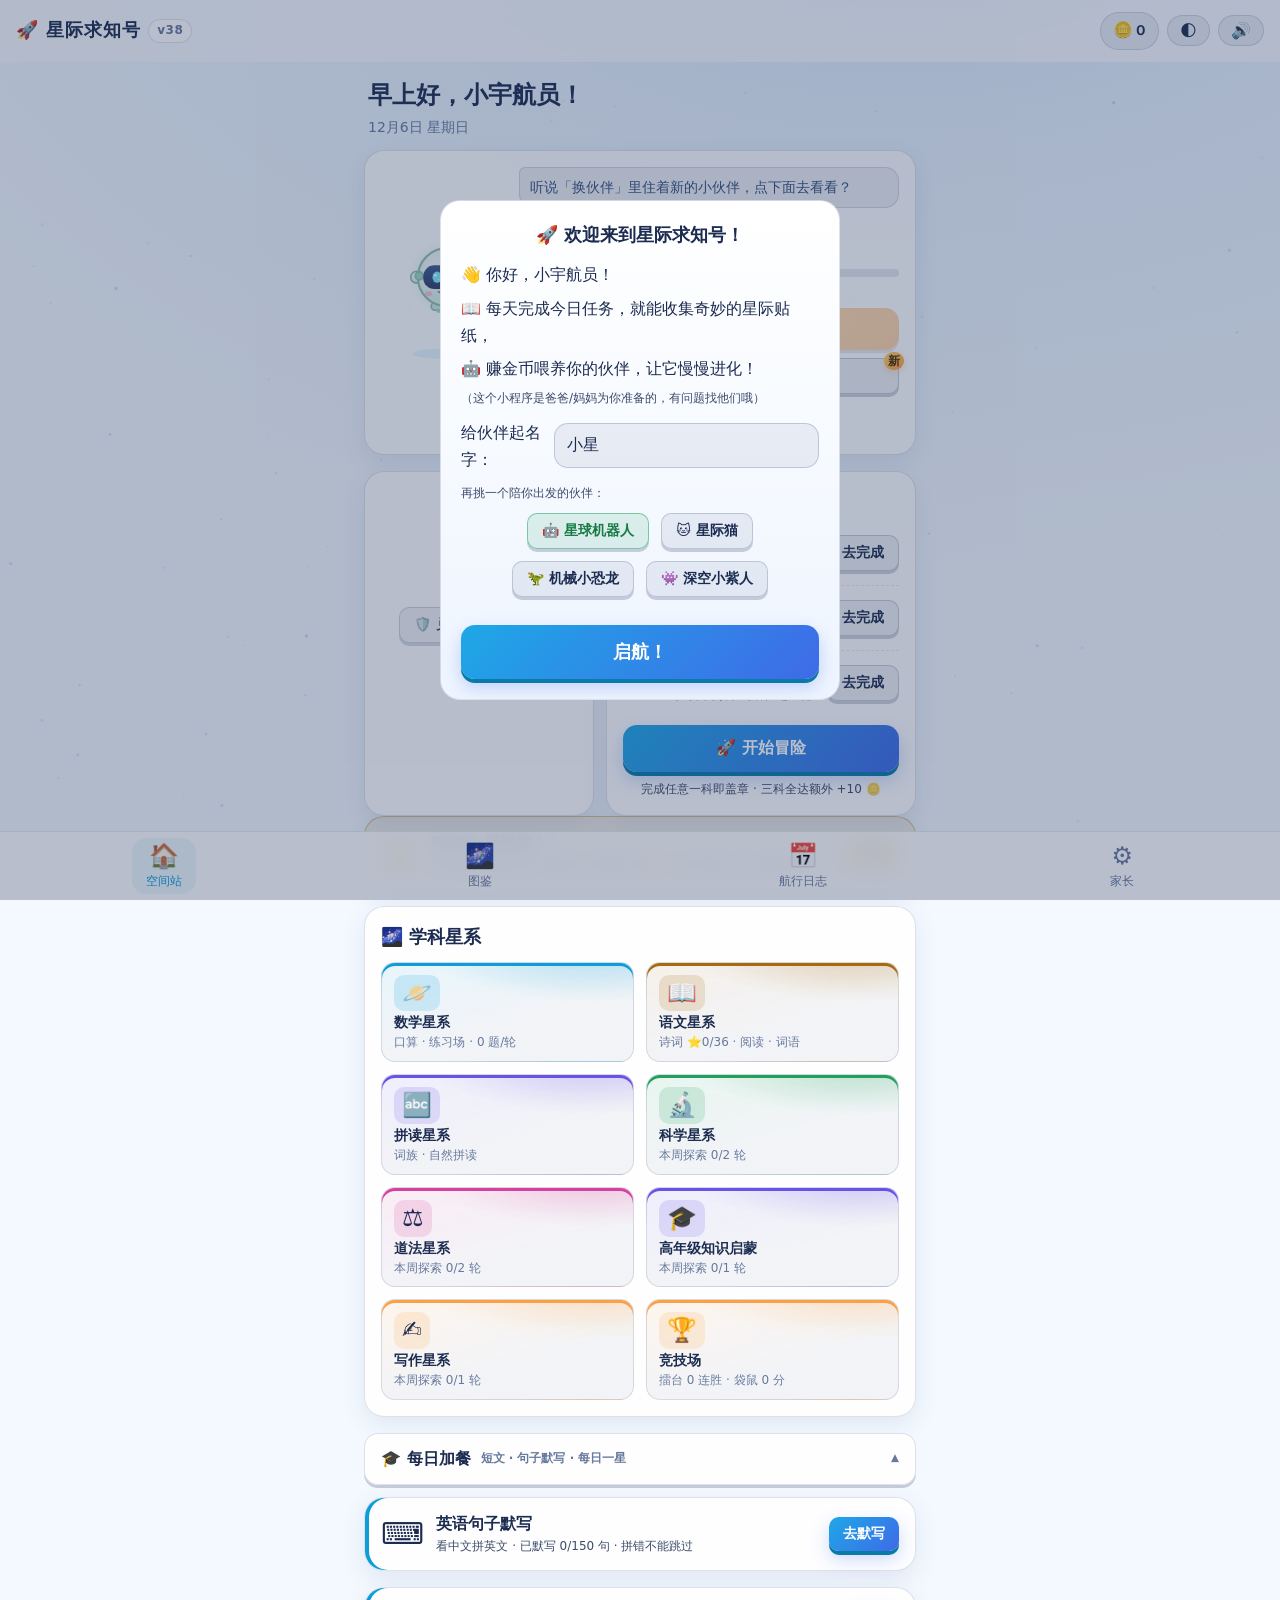
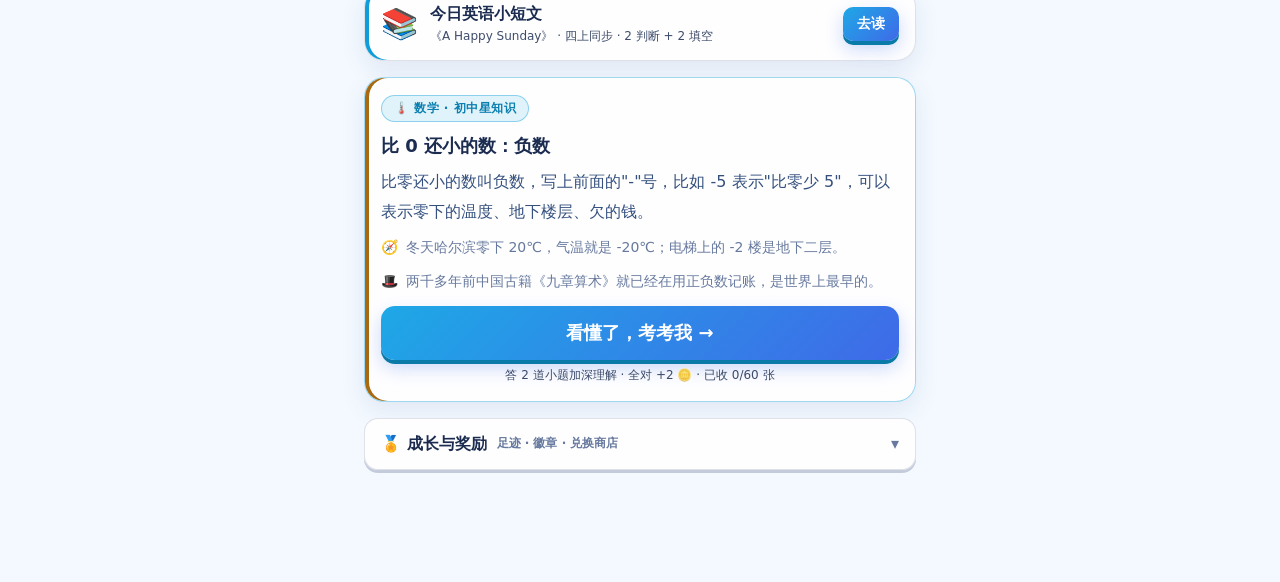
==== index.html @ 3c39daee "v38：竞技场开张+写作星系+高年级知识启蒙+五项体验修复——🏆竞技场四玩法：拼字擂台(Spelling Bee式听音拼词3命逐轮变难+ABC键盘+首字母提示×2)/线索猜诗(诗词大会式朝代→作者→名" ====
<!DOCTYPE html>
<html lang="zh-CN">
<head>
  <meta charset="utf-8">
  <meta name="viewport" content="width=device-width, initial-scale=1, viewport-fit=cover, user-scalable=no">
  <meta name="theme-color" content="#0b1026">
  <meta name="description" content="孩子的星际求知号：打卡闯关、拼词学英语、口算语文科学道法、收集贴纸养成机器伙伴">
  <link rel="manifest" href="manifest.webmanifest">
  <link rel="icon" href="icons/icon-192.png">
  <link rel="apple-touch-icon" href="icons/icon-192.png">
  <meta name="apple-mobile-web-app-capable" content="yes">
  <meta name="apple-mobile-web-app-title" content="求知号">
  <meta name="apple-mobile-web-app-status-bar-style" content="black-translucent">
  <title>星际求知号 🚀</title>
  <script>
    /* 首屏前应用主题，避免闪屏（与 js/app.js 的主题逻辑一致） */
    try {
      var _s = JSON.parse(localStorage.getItem('star-english-v1') || '{}').settings || {};
      var _m = _s.theme || 'auto';
      var _eff = _m === 'auto'
        ? (window.matchMedia && matchMedia('(prefers-color-scheme: light)').matches ? 'light' : 'dark')
        : _m;
      document.documentElement.dataset.theme = _eff;
    } catch (e) { document.documentElement.dataset.theme = 'dark'; }
  </script>
  <link rel="stylesheet" href="css/style.css?v=38">
</head>
<body>
  <canvas id="starfield"></canvas>

  <header id="topbar">
    <div class="logo">🚀 星际求知号<span class="ver-chip" id="app-ver"></span></div>
    <div class="top-stats">
      <span id="top-coins" class="chip">🪙 0</span>
      <button id="btn-theme" class="chip" title="切换外观">🌓</button>
      <button id="btn-sound" class="chip" title="声音开关">🔊</button>
    </div>
  </header>

  <main id="main">
    <section id="screen-home" class="screen active">
      <div class="greet">
        <div id="greet-title">你好，小宇航员！</div>
        <div id="greet-date"></div>
      </div>

      <div class="card pet-card">
        <div id="pet-wrap"></div>
        <div class="pet-info">
          <div id="pet-bubble">今天也一起加油呀！</div>
          <div id="pet-name"></div>
          <div id="pet-stage"></div>
          <div id="pet-progress"></div>
          <button id="btn-feed" class="btn btn-gold">🍞 喂能量块</button>
          <button id="btn-pet-swap" class="btn small">🛰️ 换伙伴<span class="new-dot">新</span></button>
          <div class="row-gap" style="margin-top:8px">
            <button id="btn-wardrobe" class="btn small">🎩 换装</button>
            <button id="btn-box" class="btn small">🎁 星盒</button>
          </div>
        </div>
      </div>

      <div class="row2">
        <div class="card streak-card">
          <div class="big" id="streak-num">0</div>
          <div style="font-weight:700">连续航行</div>
          <div id="rank-line" style="font-weight:700;font-size:13px;color:var(--gold)"></div>
          <div id="streak-shields" class="tiny"></div>
        </div>
        <div class="card quest-card">
          <div class="qc-title">📋 今日任务</div>
          <div id="task-rows"></div>
          <button id="btn-quest" class="btn btn-main big">🚀 开始冒险</button>
          <div id="task-foot" class="tiny center" style="margin-top:8px"></div>
        </div>
      </div>

      <!-- 错词来袭 / BOSS 跟在任务后面，属于"今天要做的事" -->
      <div id="weak-slot"></div>

      <div id="subjects-slot"></div>

      <details class="grp" open>
        <summary>🎓 每日加餐<span class="grp-sub">短文 · 句子默写 · 每日一星</span></summary>
        <div class="grp-body">
          <div id="sentence-slot"></div>
          <div id="enread-slot"></div>
          <div id="junior-slot"></div>
        </div>
      </details>

      <details class="grp">
        <summary>🏅 成长与奖励<span class="grp-sub">足迹 · 徽章 · 兑换商店</span></summary>
        <div class="grp-body">
          <div id="growth-slot"></div>
          <div id="shop-slot"></div>
        </div>
      </details>
    </section>

    <section id="screen-quest" class="screen"><div id="quest-root"></div></section>
    <section id="screen-album" class="screen"><div id="album-root"></div></section>
    <section id="screen-calendar" class="screen"><div id="calendar-root"></div></section>
    <section id="screen-parent" class="screen"><div id="parent-root"></div></section>
  </main>

  <nav id="bottomnav">
    <button data-nav="home" class="active"><span class="ni">🏠</span><span class="nl">空间站</span></button>
    <button data-nav="album" id="nav-album"><span class="ni">🌌</span><span class="nl">图鉴</span></button>
    <button data-nav="calendar"><span class="ni">📅</span><span class="nl">航行日志</span></button>
    <button data-nav="parent"><span class="ni">⚙️</span><span class="nl">家长</span></button>
  </nav>

  <div id="fx-layer"></div>
  <div id="modal-root"></div>
  <div id="toast"></div>

  <script src="js/data.js?v=38"></script>
  <script src="js/data-ipa.js?v=38"></script>
  <script src="js/audio.js?v=38"></script>
  <script src="js/store.js?v=38"></script>
  <script src="js/ui-kit.js?v=38"></script>
  <script src="js/ui-handwrite.js?v=38"></script>
  <script src="js/ui-screens.js?v=38"></script>
  <script src="js/ui-quest.js?v=38"></script>
  <script src="js/ui-boss.js?v=38"></script>
  <script src="js/ui-math.js?v=38"></script>
  <script src="js/ui-think.js?v=38"></script>
  <script src="js/ui-phonics.js?v=38"></script>
  <script src="js/data-chinese.js?v=38"></script>
  <script src="js/ui-chinese.js?v=38"></script>
  <script src="js/ui-subject.js?v=38"></script>
  <script src="js/data-science.js?v=38"></script>
  <script src="js/data-daofa.js?v=38"></script>
  <script src="js/data-junior-prep.js?v=38"></script>
  <script src="js/data-writing.js?v=38"></script>
  <script src="js/data-junior.js?v=38"></script>
  <script src="js/ui-reading.js?v=38"></script>
  <script src="js/data-sentence.js?v=38"></script>
  <script src="js/ui-sentence.js?v=38"></script>
  <script src="js/ui-writing.js?v=38"></script>
  <script src="js/data-arena.js?v=38"></script>
  <script src="js/ui-arena.js?v=38"></script>
  <script src="js/ui-extras.js?v=38"></script>
  <script src="js/app.js?v=38"></script>
</body>
</html>
---- css/style.css ----
/* ============================================================
   星际求知号 - 主题样式
   颜色全部走 CSS 变量：默认为夜间（深空）主题，
   html[data-theme="light"] 时切换为日间（明亮轨道）主题。
   切换逻辑见 js/app.js 的 applyTheme()。
   ============================================================ */

/* ---------- 主题变量：夜间（深空，默认） ---------- */
:root {
  /* ---------- 设计令牌（v36 第一档）：圆角 / 字号 / 间距统一级差 ---------- */
  --radius-s: 10px;  /* 控件：小按钮、输入框、格子 */
  --radius-m: 14px;  /* 组件：按钮、选项卡、卡中卡 */
  --radius-l: 20px;  /* 容器：卡片、弹窗 */
  --fs-12: 12px; --fs-14: 14px; --fs-16: 16px; --fs-18: 18px; --fs-20: 20px; --fs-24: 24px;
  --sp-1: 4px; --sp-2: 8px; --sp-3: 12px; --sp-4: 16px; --sp-6: 24px;

  /* 立体按钮底边色（v36 第二档）：比按钮本体深一档，按下时按钮"沉下去" */
  --btn-edge: rgba(9, 14, 30, 0.55);
  --accent-edge: #1f7fb8;
  --gold-edge: #c07d14;
  --red-edge: #b93348;

  /* 页面背景 */
  --bg-grad: radial-gradient(1200px 800px at 70% -10%, #1c2b5e 0%, #101832 45%, #0b1026 100%);
  --bg-topbar: rgba(11, 16, 38, 0.75);
  --bg-nav: rgba(13, 19, 44, 0.92);
  --bg-overlay: rgba(5, 8, 20, 0.82);
  --bg-overlay-soft: rgba(5, 8, 20, 0.7);
  --bg-modal: linear-gradient(180deg, #1a2547, #131b38);
  --bg-toast: rgba(20, 28, 58, 0.95);

  /* 面层填充与描边 */
  --fill-1: rgba(255, 255, 255, 0.05);
  --fill-2: rgba(255, 255, 255, 0.07);
  --fill-3: rgba(255, 255, 255, 0.1);
  --fill-4: rgba(255, 255, 255, 0.14);
  --line-0: rgba(255, 255, 255, 0.08);
  --line-1: rgba(255, 255, 255, 0.1);
  --line-2: rgba(255, 255, 255, 0.14);
  --line-3: rgba(255, 255, 255, 0.2);
  --line-4: rgba(255, 255, 255, 0.3);

  /* 文字 */
  --text-hi: #eaf2ff;
  --text-mid: #cfe0ff;
  --text-low: #9fb0d0;
  --text-faint: rgba(255, 255, 255, 0.25);
  --text-on-accent: #fff;
  --text-on-gold: #4a2a00;
  --hw-guide: rgba(255, 214, 214, 0.42); /* 手写板描红范字 */

  /* 青色（主强调） */
  --accent: #4fd1ff;
  --accent-line: rgba(79, 209, 255, 0.35);
  --accent-line-dim: rgba(79, 209, 255, 0.25);
  --accent-fill: rgba(79, 209, 255, 0.15);
  --accent-fill-dim: rgba(79, 209, 255, 0.08);
  --accent-text: #a8e4ff;
  --accent-grad: linear-gradient(135deg, #35c3ff, #4f7cff);
  --bar-grad: linear-gradient(90deg, #35c3ff, #7d6bff);
  --accent-glow: rgba(64, 140, 255, 0.4);
  --accent-glow-soft: rgba(79, 209, 255, 0.35);
  --accent-glow-mid: rgba(79, 209, 255, 0.6);
  --accent-glow-strong: rgba(79, 209, 255, 0.8);

  /* 绿色（正确） */
  --green: #58e08a;
  --green-fill: rgba(88, 224, 138, 0.15);
  --green-line: rgba(88, 224, 138, 0.5);
  --green-text: #9df0bd;

  /* 红色（错误/危险） */
  --red: #ff5d73;
  --red-fill: rgba(255, 93, 115, 0.12);
  --red-line: rgba(255, 93, 115, 0.45);
  --red-text: #ffb3bd;
  --red-glow: rgba(255, 93, 115, 0.8);

  /* 金色（奖励） */
  --gold: #ffcf5c;
  --gold-strong: #ffd166;
  --gold-fill: rgba(255, 209, 102, 0.1);
  --gold-line: rgba(255, 209, 102, 0.45);
  --gold-glow: rgba(255, 209, 102, 0.25);
  --gold-soft-text: #ffe3a3;
  --gold-grad: linear-gradient(135deg, #ffcf5c, #ff9d3c);
  --gold-shadow: rgba(255, 170, 70, 0.35);
  --gold-glow-strong: rgba(255, 209, 102, 0.9);

  /* 粉色（跟读/盖章） */
  --pink: #ff6bd6;
  --pink-fill: rgba(255, 107, 214, 0.12);
  --pink-line: rgba(255, 107, 214, 0.45);
  --pink-text: #ffb8e6;
  --pink-strong-text: #ff8fab;
  --pink-glow: rgba(255, 107, 214, 0.3);
  --rec-grad: linear-gradient(135deg, #ff6bd6, #ff9d3c);
  --alert-grad: linear-gradient(135deg, #ff5d73, #ff9d3c);

  /* 紫色（题目标签） */
  --purple: #7d6bff;

  /* 拼图块 / 数字键盘 */
  --tile-bg: linear-gradient(180deg, #33406b, #222c4e);
  --tile-edge: #131a30;
  --tile-text: #eaf2ff;

  /* 时间条 / 计时 */
  --time-grad: linear-gradient(90deg, #58e08a, #ffd166);

  /* 阴影 */
  --shadow-card: 0 8px 24px rgba(0, 0, 0, 0.25);
  --float-text-shadow: 0 2px 10px rgba(0, 0, 0, 0.5);
}

/* ---------- 主题变量：日间（明亮轨道） ---------- */
:root[data-theme="light"] {
  --bg-grad: radial-gradient(1200px 800px at 70% -10%, #cde4ff 0%, #e6f1fd 45%, #f4f9ff 100%);
  --bg-topbar: rgba(248, 251, 255, 0.85);
  --bg-nav: rgba(255, 255, 255, 0.92);
  --bg-overlay: rgba(35, 55, 95, 0.4);
  --bg-overlay-soft: rgba(35, 55, 95, 0.32);
  --bg-modal: linear-gradient(180deg, #ffffff, #eef5ff);
  --bg-toast: rgba(255, 255, 255, 0.98);

  --fill-1: rgba(28, 48, 90, 0.05);
  --fill-2: rgba(255, 255, 255, 0.85);
  --fill-3: rgba(28, 48, 90, 0.07);
  --fill-4: rgba(28, 48, 90, 0.11);
  --line-0: rgba(28, 48, 90, 0.1);
  --line-1: rgba(28, 48, 90, 0.1);
  --line-2: rgba(28, 48, 90, 0.14);
  --line-3: rgba(28, 48, 90, 0.2);
  --line-4: rgba(28, 48, 90, 0.3);

  --text-hi: #1c2c50;
  --text-mid: #35507e;
  --text-low: #67799e;
  --text-faint: rgba(28, 44, 80, 0.35);
  --text-on-accent: #fff;
  --text-on-gold: #4a2a00;
  --hw-guide: rgba(196, 84, 84, 0.36); /* 手写板描红范字 */

  --accent: #0d9ed9;
  --accent-line: rgba(13, 158, 217, 0.4);
  --accent-line-dim: rgba(13, 158, 217, 0.28);
  --accent-fill: rgba(13, 158, 217, 0.12);
  --accent-fill-dim: rgba(13, 158, 217, 0.08);
  --accent-text: #0b7fb0;
  --accent-grad: linear-gradient(135deg, #1ea8e6, #3f6ae8);
  --bar-grad: linear-gradient(90deg, #1ea8e6, #6a52e8);
  --accent-glow: rgba(63, 106, 232, 0.28);
  --accent-glow-soft: rgba(13, 158, 217, 0.28);
  --accent-glow-mid: rgba(13, 158, 217, 0.4);
  --accent-glow-strong: rgba(13, 158, 217, 0.55);

  --green: #1fa05c;
  --green-fill: rgba(31, 160, 92, 0.12);
  --green-line: rgba(31, 160, 92, 0.5);
  --green-text: #177a45;

  --red: #e0455c;
  --red-fill: rgba(224, 69, 92, 0.1);
  --red-line: rgba(224, 69, 92, 0.42);
  --red-text: #c23a50;
  --red-glow: rgba(224, 69, 92, 0.55);

  --gold: #b07900;
  --gold-strong: #a8690f;
  --gold-fill: rgba(176, 121, 0, 0.1);
  --gold-line: rgba(176, 121, 0, 0.38);
  --gold-glow: rgba(176, 121, 0, 0.2);
  --gold-soft-text: #8a6100;
  --gold-grad: linear-gradient(135deg, #ffd166, #ff9d3c);
  --gold-shadow: rgba(255, 170, 70, 0.3);
  --gold-glow-strong: rgba(176, 121, 0, 0.5);

  --pink: #d6409f;
  --pink-fill: rgba(214, 64, 159, 0.1);
  --pink-line: rgba(214, 64, 159, 0.4);
  --pink-text: #c2398f;
  --pink-strong-text: #d64570;
  --pink-glow: rgba(214, 64, 159, 0.22);
  --rec-grad: linear-gradient(135deg, #ff6bd6, #ff9d3c);
  --alert-grad: linear-gradient(135deg, #ff5d73, #ff9d3c);

  --purple: #6a52e8;

  --tile-bg: linear-gradient(180deg, #ffffff, #e3ecfa);
  --tile-edge: #b9cbe6;
  --tile-text: #24406e;

  --time-grad: linear-gradient(90deg, #1fa05c, #ffd166);

  --btn-edge: rgba(28, 48, 90, 0.22);
  --accent-edge: #0a7aa8;
  --gold-edge: #8a6100;
  --red-edge: #96304a;
  --shadow-card: 0 8px 24px rgba(50, 80, 140, 0.1);
  --float-text-shadow: 0 2px 10px rgba(255, 255, 255, 0.6);
}

/* 数字与英文的圆润展示字体（v36 第三档，自托管离线可用；中文继续用系统字体） */
@font-face {
  font-family: 'Baloo 2';
  src: url('../fonts/baloo2-latin.woff2') format('woff2');
  font-weight: 600; font-display: swap;
}
@font-face {
  font-family: 'Baloo 2';
  src: url('../fonts/baloo2-latin-800.woff2') format('woff2');
  font-weight: 800 900; font-display: swap;
}
:root { --font-round: 'Baloo 2', ui-rounded, 'Arial Rounded MT Bold', 'PingFang SC', system-ui, sans-serif; }

* { margin: 0; padding: 0; box-sizing: border-box; -webkit-tap-highlight-color: transparent; }

html { touch-action: manipulation; }

body {
  font-family: "PingFang SC", "HarmonyOS Sans SC", "Microsoft YaHei", system-ui, sans-serif;
  background: var(--bg-grad);
  color: var(--text-hi);
  min-height: 100vh;
  overflow-x: hidden;
  line-height: 1.6;
  -webkit-font-smoothing: antialiased;
}

#starfield { position: fixed; inset: 0; z-index: 0; pointer-events: none; }

/* ---------- 顶栏 ---------- */
#topbar {
  position: sticky; top: 0; z-index: 20;
  display: flex; justify-content: space-between; align-items: center;
  padding: 12px 16px;
  background: var(--bg-topbar);
  backdrop-filter: blur(6px);
}
.logo { font-weight: 700; font-size: var(--fs-18); letter-spacing: 1px; }
.top-stats { display: flex; gap: 8px; align-items: center; }
.chip {
  background: var(--fill-3);
  border: 1px solid var(--line-2);
  color: var(--text-hi); border-radius: 999px;
  padding: 5px 12px; font-size: var(--fs-16); font-weight: 600;
  font-family: inherit; cursor: pointer;
}

/* ---------- 主区 ---------- */
#main {
  position: relative; z-index: 1;
  max-width: 580px; margin: 0 auto;
  padding: 6px 14px 96px;
}
.screen { display: none; }
.screen.active { display: block; animation: fadein .25s ease; }
@keyframes fadein { from { opacity: 0; transform: translateY(6px); } to { opacity: 1; } }

.card {
  background: var(--fill-2);
  border: 1px solid var(--line-2);
  border-radius: var(--radius-l);
  padding: 16px;
  margin-bottom: 16px;
  box-shadow: var(--shadow-card);
}
.sec-title { font-size: var(--fs-18); font-weight: 700; margin-bottom: 10px; }
.tiny { font-size: var(--fs-12); color: var(--text-hi); opacity: .85; }
.center { text-align: center; }
.row-gap { display: flex; gap: 12px; align-items: center; margin-top: 10px; }
.row-gap.wrap { flex-wrap: wrap; }
.greet { padding: 8px 4px 12px; }
#greet-title { font-size: var(--fs-24); font-weight: 800; }
#greet-date { color: var(--text-low); font-size: var(--fs-14); margin-top: 2px; }

/* ---------- 按钮 ---------- */
.btn {
  border: 1px solid var(--line-3);
  background: var(--fill-3);
  color: var(--text-hi);
  border-radius: var(--radius-m);
  padding: 12px 18px;
  font-size: var(--fs-16); font-weight: 700;
  cursor: pointer;
  transition: transform .08s, filter .15s;
  font-family: inherit;
}
.btn { box-shadow: 0 3px 0 var(--btn-edge); }
.btn:active { transform: translateY(2px); box-shadow: 0 1px 0 var(--btn-edge); }
.btn:disabled { opacity: .45; box-shadow: 0 3px 0 var(--btn-edge); }
.btn-main { background: var(--accent-grad); border: none; color: var(--text-on-accent); box-shadow: 0 4px 0 var(--accent-edge), 0 8px 18px var(--accent-glow); }
.btn-main:active { transform: translateY(3px); box-shadow: 0 1px 0 var(--accent-edge); }
.btn-gold { background: var(--gold-grad); border: none; color: var(--text-on-gold); box-shadow: 0 4px 0 var(--gold-edge), 0 8px 18px var(--gold-shadow); }
.btn-gold:active { transform: translateY(3px); box-shadow: 0 1px 0 var(--gold-edge); }
.btn.danger { background: var(--red-fill); border-color: var(--red-line); color: var(--red-text); box-shadow: 0 3px 0 var(--red-edge); }
.btn.big { width: 100%; padding: 15px; font-size: var(--fs-18); margin-top: 12px; }
.btn.small { padding: 8px 14px; font-size: var(--fs-14); border-radius: var(--radius-s); }
.btn-on { background: var(--green-fill); border-color: var(--green-line); color: var(--green-text); }
.exit-btn { width: 100%; margin-top: 4px; background: transparent; border: 1px dashed var(--line-3); }

/* ---------- 进度条 ---------- */
.bar { flex: 1; height: 10px; border-radius: 999px; background: var(--fill-4); overflow: hidden; }
.bar i { display: block; height: 100%; width: 0; border-radius: 999px; background: var(--bar-grad); transition: width .4s; }
.bar.slim { height: 8px; margin-bottom: 4px; }

/* ---------- 宠物卡 ---------- */
.pet-card { display: flex; gap: 6px; align-items: center; }
#pet-wrap { flex: 0 0 132px; }
.robot { width: 132px; height: 126px; animation: bob 3.2s ease-in-out infinite; }
@keyframes bob { 0%, 100% { transform: translateY(0); } 50% { transform: translateY(-7px); } }
.eye { transform-box: fill-box; transform-origin: center; animation: blink 4.5s infinite; }
@keyframes blink { 0%, 91%, 100% { transform: scaleY(1); } 94% { transform: scaleY(.08); } }
.r-ant { animation: antglow 2.2s ease-in-out infinite; }
@keyframes antglow { 0%, 100% { opacity: .7; } 50% { opacity: 1; } }
/* v37：小星 redesign 后不再用 stage 类显隐部件，改为按 stage 取身体片段（js/ui-screens.js PET_STAGE_BODIES） */
/* v37 修复：猫/恐龙/紫人仍是"同一骨架 + 按阶段显隐部件"的旧结构，恢复三条阶段规则；
 * 小星（bot）已改为三段独立剪影，svg 不再输出 stage 类，不受这些规则影响 */
/* v37：表情反应动画（挂内层 .r-react，避免与 .robot 的 bob 冲突） */
.robot .r-react { transform-box: fill-box; transform-origin: 50% 92%; }
.robot.mood-cheer   .r-react { animation: cheerpop .55s ease 1; }
.robot.mood-sparkle .r-react { animation: sparkpop .8s ease 1; }
.robot.mood-sad     .r-react { animation: droop 1.2s ease-in-out 1; }
.robot.mood-sleep { animation-duration: 4.5s; }
.r-core { transform-box: fill-box; transform-origin: center; animation: corepulse 1.6s ease-in-out infinite; }
.r-flame { transform-box: fill-box; transform-origin: top center; animation: flick .32s ease-in-out infinite alternate; }
@keyframes cheerpop { 0%{transform:scale(1)} 35%{transform:scale(1.14) translateY(-12px)} 70%{transform:scale(.97)} 100%{transform:scale(1)} }
@keyframes sparkpop { 0%{transform:scale(1)} 30%{transform:scale(1.2)} 60%{transform:scale(.95)} 100%{transform:scale(1)} }
@keyframes droop { 0%,100%{transform:translateY(0)} 50%{transform:translateY(4px)} }
@keyframes corepulse { 0%,100%{transform:scale(1)} 50%{transform:scale(1.12)} }
@keyframes flick { from{transform:scaleY(1)} to{transform:scaleY(1.22)} }

.pet-info { flex: 1; min-width: 0; }
#pet-bubble {
  background: var(--fill-3);
  border: 1px solid var(--line-2);
  border-radius: 6px var(--radius-m) var(--radius-m) var(--radius-m);
  padding: 8px 10px; font-size: var(--fs-14); color: var(--text-mid); margin-bottom: 8px;
}
#pet-name { font-weight: 800; font-size: var(--fs-16); }
#pet-stage { font-size: var(--fs-12); color: var(--text-low); margin: 2px 0 6px; }
#btn-feed { width: 100%; padding: 12px; font-size: var(--fs-14); margin-top: 8px; }

/* ---------- 首页双卡 ---------- */
.row2 { display: grid; grid-template-columns: 1fr 1.35fr; gap: 12px; }
.streak-card { text-align: center; margin-bottom: 0; }
.streak-card .big { font-size: 38px; font-weight: 900; color: var(--gold); line-height: 1.1; }
.streak-card .tiny { margin-top: 6px; }
.quest-card { margin-bottom: 0; display: flex; flex-direction: column; }
.qc-title { font-weight: 800; margin-bottom: 8px; }
.bar-row { display: flex; align-items: center; gap: 8px; font-size: var(--fs-12); color: var(--text-low); margin-bottom: 6px; }
.bar-row span { width: 34px; text-align: right; }
#btn-quest { margin-top: 10px; padding: 13px; font-size: var(--fs-16); }

@media (max-width: 420px) {
  .row2 { grid-template-columns: 1fr; }
  .streak-card { display: flex; align-items: center; gap: 12px; text-align: left; }
  .streak-card .big { font-size: 30px; }
}

/* ---------- 任务流 ---------- */
.quest-top { display: flex; justify-content: space-between; align-items: center; padding: 4px 2px 12px; }
.quest-exit {
  width: 38px; box-shadow: 0 3px 0 var(--btn-edge); height: 38px; border-radius: var(--radius-m);
  background: var(--fill-3); border: 1px solid var(--line-2);
  color: var(--text-hi); font-size: var(--fs-16); cursor: pointer;
}
.quest-exit:active { transform: translateY(2px); box-shadow: 0 1px 0 var(--btn-edge); }
.quest-prog { font-weight: 700; color: var(--text-low); }

.quest-splash { text-align: center; padding: 40px 16px; }
.splash-rocket { font-size: 64px; animation: bob 2s ease-in-out infinite; }
.splash-title { font-size: var(--fs-24); font-weight: 900; margin-top: 8px; }
.splash-sub { color: var(--text-low); margin-top: 6px; }

/* ---- 拼读星系：规律小课堂 / 题目规律提示条 ---- */
.ph-class-title { font-weight: 800; font-size: var(--fs-16); color: var(--accent-text); margin: 16px 0 8px; }
.ph-fam {
  text-align: left; margin: 8px 0; padding: 12px;
  background: var(--fill-1); border: 1px solid var(--line-1); border-radius: var(--radius-m);
}
.ph-fam-main { border-color: var(--accent-line); background: var(--accent-fill-dim); }
.ph-fam-head { display: flex; align-items: center; gap: 8px; flex-wrap: wrap; }
.ph-fam-emoji { font-size: var(--fs-24); }
.ph-fam-name { font-weight: 900; font-size: var(--fs-16); color: var(--text-hi); }
.ph-fam-sound {
  font-weight: 800; font-size: var(--fs-14); color: var(--gold-soft-text);
  background: var(--gold-fill); border: 1px solid var(--gold-line);
  border-radius: 999px; padding: 1px 9px;
  cursor: pointer; font-family: inherit;
}
.ph-fam-sound:active { transform: scale(.94); }
.ph-fam-rule { font-size: var(--fs-14); line-height: 1.7; color: var(--text-mid); margin-top: 4px; }
.ph-fam-words { display: flex; flex-wrap: wrap; gap: 6px; margin-top: 8px; }
.ph-word {
  padding: 4px 12px; border-radius: 999px; font-size: var(--fs-16); font-weight: 700;
  background: var(--fill-3); border: 1px solid var(--line-2); color: var(--text-hi); cursor: pointer;
  display: inline-flex; align-items: baseline; gap: 5px;
}
.ph-word .ph-w-zh { font-size: var(--fs-12); font-weight: 500; color: var(--text-mid); }
.ph-word:active { transform: scale(.94); background: var(--accent-fill); }
.ph-hint {
  display: flex; align-items: baseline; gap: 8px; flex-wrap: wrap; justify-content: center;
  margin: 2px 0 8px; font-size: var(--fs-14); line-height: 1.6;
}
.ph-hint-fam { font-weight: 900; color: var(--accent-text); }
.ph-hint-rule { color: var(--text-low); }

.intro-card, .spell-card, .listen-card { text-align: center; }
.intro-tag { color: var(--purple); font-weight: 800; letter-spacing: 2px; }
.intro-emoji { font-size: 96px; line-height: 1.3; margin: 6px 0; filter: drop-shadow(0 10px 22px var(--accent-glow-soft)); }
.intro-word-row { display: flex; align-items: center; justify-content: center; gap: 12px; }
.intro-word { font-size: 44px; font-weight: 900; letter-spacing: 2px; }
/* 音标（点一下重听单词） */
.word-ipa {
  display: block; margin: 2px auto 0; background: none; border: none; padding: 0;
  font: inherit; font-size: var(--fs-18); font-weight: 700; letter-spacing: 1px;
  color: var(--text-low); cursor: pointer; text-align: center;
}
.word-ipa:active { opacity: .6; }
.intro-zh { font-size: var(--fs-18); color: var(--gold); margin-top: 4px; font-weight: 700; }
.intro-ex { margin-top: 12px; font-size: var(--fs-16); color: var(--text-mid); display: flex; align-items: center; justify-content: center; gap: 6px; flex-wrap: wrap; }
.intro-exzh { margin-top: 4px; }

.speak-btn {
  border: none; background: var(--accent-fill);
  border: 1px solid var(--accent-line);
  border-radius: 50%; width: 38px; height: 38px; font-size: var(--fs-18);
  cursor: pointer; color: var(--accent-text);
}
.speak-btn.big { width: 48px; height: 48px; font-size: var(--fs-24); }
.speak-btn.xl { width: 76px; height: 76px; font-size: 34px; margin: 10px auto 6px; display: block; animation: pulse 2s infinite; }
@keyframes pulse { 0%, 100% { box-shadow: 0 0 0 0 var(--accent-glow-soft); } 50% { box-shadow: 0 0 0 14px transparent; } }

.spell-prompt { color: var(--text-low); font-size: var(--fs-14); }
.spell-zh { font-size: var(--fs-24); font-weight: 900; margin: 6px 0 2px; }

.slots { display: flex; justify-content: center; gap: 8px; margin: 18px 0 4px; flex-wrap: wrap; }
.slot {
  width: 44px; height: 52px; border-radius: var(--radius-m);
  border: 2px dashed var(--line-4);
  background: var(--fill-1);
  font-size: 28px; font-weight: 900; line-height: 48px; text-align: center;
}
.slot.filled { border-style: solid; border-color: var(--accent); background: var(--accent-fill); }
.slots.shake { animation: shake .45s; }
@keyframes shake { 0%, 100% { transform: translateX(0); } 20%, 60% { transform: translateX(-9px); } 40%, 80% { transform: translateX(9px); } }

.ghost-word { letter-spacing: 6px; color: var(--purple); font-weight: 800; font-size: var(--fs-20); margin-top: 8px; }

.tiles { display: flex; justify-content: center; gap: 12px; flex-wrap: wrap; margin: 16px 0; }
.tile {
  width: 52px; height: 56px; border-radius: var(--radius-m);
  background: var(--tile-bg);
  border: 1px solid var(--line-3);
  box-shadow: 0 4px 0 var(--tile-edge);
  color: var(--tile-text); font-size: var(--fs-24); font-weight: 900; font-family: inherit;
  cursor: pointer; transition: transform .08s;
}
.tile:active { transform: translateY(3px); }
.tile.used { opacity: .18; box-shadow: none; transform: scale(.92); }

.listen-grid { display: grid; grid-template-columns: 1fr 1fr; gap: 12px; margin-top: 16px; }
.listen-opt {
  background: var(--fill-2);
  border: 2px solid var(--line-2);
  border-radius: var(--radius-m); padding: 18px 8px; cursor: pointer;
}
.listen-emoji { font-size: 58px; }
.listen-opt.right { border-color: var(--green); background: var(--green-fill); }
.listen-opt.dead { opacity: .25; filter: grayscale(1); }

/* ---------- 传送奖励 ---------- */
.mz-overlay {
  position: fixed; inset: 0; z-index: 50;
  background: var(--bg-overlay);
  display: flex; flex-direction: column; align-items: center; justify-content: center;
  animation: fadein .2s ease;
}
.mz-ring {
  position: absolute; width: 150px; height: 150px; border-radius: 50%;
  border: 3px solid var(--accent-glow-strong);
  animation: ring .9s ease-out forwards;
}
@keyframes ring { from { transform: scale(.2); opacity: 1; } to { transform: scale(2.4); opacity: 0; } }
.mz-emoji {
  font-size: 110px; line-height: 1.4;
  filter: blur(16px) hue-rotate(90deg); transform: scale(.2);
  animation: mz .85s cubic-bezier(.2, .9, .3, 1.25) forwards;
}
@keyframes mz {
  0% { filter: blur(18px) hue-rotate(140deg); transform: scale(.15) rotate(-14deg); opacity: 0; }
  55% { filter: blur(3px) hue-rotate(30deg); transform: scale(1.18) rotate(3deg); opacity: 1; }
  100% { filter: none; transform: scale(1) rotate(0); opacity: 1; }
}
.mz-emoji.gold { text-shadow: 0 0 34px var(--gold-glow-strong); }
.mz-word { font-size: 40px; font-weight: 900; margin-top: 8px; }
.mz-word.gold-text, .gold-text { color: var(--gold-strong); }
.mz-msg { color: var(--text-mid); margin-top: 6px; font-size: var(--fs-16); }
.mz-gold-banner {
  margin-top: 10px; padding: 8px 18px; border-radius: 999px;
  background: var(--gold-grad);
  color: var(--text-on-gold); font-weight: 900;
  animation: goldpop .5s cubic-bezier(.2,.9,.3,1.4);
}
@keyframes goldpop { from { transform: scale(0); } to { transform: scale(1); } }
.mz-coin { margin-top: 12px; font-size: var(--fs-20); font-weight: 900; color: var(--gold-strong); }

.finish-card { text-align: center; padding: 34px 16px; }
.finish-stamp {
  width: 110px; height: 110px; margin: 0 auto; border-radius: 50%;
  border: 4px solid var(--pink); color: var(--pink);
  display: flex; align-items: center; justify-content: center; font-size: 54px;
  transform: rotate(-12deg);
  animation: stamp .45s cubic-bezier(.2,.9,.3,1.4);
  box-shadow: 0 0 30px var(--pink-glow);
}
@keyframes stamp { from { transform: scale(2.4) rotate(-12deg); opacity: 0; } to { transform: scale(1) rotate(-12deg); opacity: 1; } }
.finish-title { font-size: var(--fs-24); font-weight: 900; margin-top: 16px; }
.finish-sub { color: var(--text-low); margin-top: 8px; line-height: 1.6; }
.finish-pet { margin-top: 12px; color: var(--text-mid); font-size: var(--fs-14); }

/* ---------- 图鉴 ---------- */
.album-head { padding: 8px 4px 14px; }
.album-title { font-size: var(--fs-24); font-weight: 900; }
.album-sub { color: var(--text-low); font-size: var(--fs-14); margin-top: 4px; }
.galaxy-head { display: flex; align-items: center; gap: 8px; margin-bottom: 12px; }
.galaxy-emoji { font-size: var(--fs-24); }
.galaxy-name { font-weight: 800; font-size: var(--fs-16); flex: 1; }
.galaxy-count { color: var(--text-low); font-size: var(--fs-14); }
.album-grid { display: grid; grid-template-columns: repeat(4, 1fr); gap: 12px; }
@media (max-width: 400px) { .album-grid { grid-template-columns: repeat(3, 1fr); } }
.album-tile {
  aspect-ratio: 1; border-radius: var(--radius-m); cursor: pointer;
  background: var(--fill-1);
  border: 1px solid var(--line-1);
  display: flex; flex-direction: column; align-items: center; justify-content: center; gap: 2px;
  padding: 4px; font-family: inherit;
}
.tile-emoji { font-size: 34px; }
.album-tile.locked .tile-emoji { filter: brightness(0) opacity(.55); }
.tile-q { color: var(--text-faint); font-weight: 900; }
.tile-word { font-size: var(--fs-12); color: var(--text-mid); max-width: 100%; overflow: hidden; text-overflow: ellipsis; white-space: nowrap; }
.album-tile.unlocked { background: var(--accent-fill-dim); border-color: var(--accent-line-dim); }
.album-tile.gold {
  background: var(--gold-fill); border-color: var(--gold-line);
  box-shadow: 0 0 14px var(--gold-glow);
}

/* ---------- 日历 ---------- */
.cal-top { display: flex; flex-direction: column; gap: 6px; }
.cal-streak { font-size: var(--fs-18); font-weight: 700; }
.cal-head { display: flex; align-items: center; justify-content: space-between; padding: 2px 6px 10px; }
.cal-title { font-weight: 800; font-size: var(--fs-18); }
.cal-nav {
  width: 40px; height: 40px; border-radius: var(--radius-m); font-size: var(--fs-20);
  background: var(--fill-3); border: 1px solid var(--line-2); color: var(--text-hi); cursor: pointer;
}
.cal-card { padding: 12px; }
.cal-grid { display: grid; grid-template-columns: repeat(7, 1fr); gap: 6px; }
.cal-wd { text-align: center; font-size: var(--fs-12); color: var(--text-low); padding: 4px 0; }
.cal-cell {
  aspect-ratio: 1; border-radius: var(--radius-m);
  background: var(--fill-1);
  display: flex; flex-direction: column; align-items: center; justify-content: center;
  font-size: var(--fs-12); position: relative;
}
.cal-cell.empty { background: transparent; }
.cal-cell.today { outline: 2px solid var(--accent); }
.cal-day { color: var(--text-low); line-height: 1.2; }
.cal-stamp { font-size: var(--fs-18); line-height: 1.1; }
.cal-stamp.shield { opacity: .8; }

/* ---------- 家长面板 ---------- */
.stat-grid { display: grid; grid-template-columns: repeat(3, 1fr); gap: 12px; }
.stat-box {
  background: var(--fill-1); border: 1px solid var(--line-1);
  border-radius: var(--radius-m); padding: 12px; text-align: center;
}
.stat-val { font-weight: 900; font-size: var(--fs-18); }
.stat-bars { display: flex; align-items: flex-end; gap: 8px; height: 100px; margin-top: 16px; justify-content: center; }
.stat-bar { display: flex; flex-direction: column; align-items: center; justify-content: flex-end; gap: 4px; }
.stat-bar i { width: 22px; border-radius: 999px; background: var(--accent-grad); display: block; min-height: 3px; }
.stat-bar i.dim { opacity: .28; }
.stat-bar span { font-size: var(--fs-12); color: var(--text-low); }

.input {
  background: var(--fill-3);
  border: 1px solid var(--line-3);
  border-radius: var(--radius-m); color: var(--text-hi);
  padding: 12px; font-size: var(--fs-16); width: 100%; font-family: inherit;
}
textarea.input { resize: vertical; }
.input.num { width: 90px; }
.num-row { display: flex; justify-content: space-between; align-items: center; margin-bottom: 10px; font-size: var(--fs-16); gap: 12px; }
.check-row { display: flex; gap: 8px; align-items: center; margin: 8px 0; font-size: var(--fs-16); }
.check-row input { width: 20px; height: 20px; }
.pack-row { display: flex; justify-content: space-between; align-items: center; padding: 8px 0; border-bottom: 1px dashed var(--line-0); gap: 8px; }
.pack-info { font-size: var(--fs-16); font-weight: 600; }

.pin-card { max-width: 320px; margin: 30px auto; text-align: center; }
.pin-dots { display: flex; justify-content: center; gap: 16px; margin: 18px 0; }
.pin-dot { width: 16px; height: 16px; border-radius: 50%; background: var(--fill-4); }
.pin-dot.on { background: var(--accent); box-shadow: 0 0 10px var(--accent-glow-strong); }
.pin-pad { display: grid; grid-template-columns: repeat(3, 1fr); gap: 12px; margin-bottom: 12px; }
.pin-key { font-size: var(--fs-20); padding: 16px 0; }

/* ---------- 弹窗 / 提示 / 特效 ---------- */
#modal-root { position: fixed; inset: 0; z-index: 60; display: none; }
#modal-root.show { display: block; }
.modal-wrap {
  position: absolute; inset: 0; background: var(--bg-overlay-soft);
  display: flex; align-items: center; justify-content: center; padding: 24px;
}
.modal-box {
  background: var(--bg-modal);
  border: 1px solid var(--line-2);
  border-radius: var(--radius-l); padding: 20px; width: 100%; max-width: 400px;
  max-height: 82vh; overflow-y: auto;
  animation: pop .28s cubic-bezier(.2,.9,.3,1.3);
}
@keyframes pop { from { transform: scale(.85); opacity: 0; } to { transform: scale(1); opacity: 1; } }
.modal-title { font-size: var(--fs-18); font-weight: 900; margin-bottom: 12px; text-align: center; }
.modal-content { font-size: var(--fs-16); line-height: 1.7; }
.modal-actions { display: flex; gap: 12px; margin-top: 16px; }
.modal-actions .btn { flex: 1; }
.modal-emoji { font-size: 72px; margin: 4px 0; }
.modal-word { font-size: 34px; font-weight: 900; text-align: center; }
.modal-zh { text-align: center; color: var(--gold); font-weight: 700; }
.modal-ex { text-align: center; margin-top: 10px; color: var(--text-mid); }
.modal-exzh { text-align: center; color: var(--text-low); font-size: var(--fs-14); margin-bottom: 8px; }
.gold-glow { text-shadow: 0 0 26px var(--gold-glow-strong); animation: bob 2.4s ease-in-out infinite; }
.welcome-lines p { margin-bottom: 6px; }

#toast {
  position: fixed; left: 50%; bottom: 110px; transform: translateX(-50%) translateY(20px);
  background: var(--bg-toast); border: 1px solid var(--line-3);
  color: var(--text-hi);
  padding: 12px 18px; border-radius: 999px; font-size: var(--fs-14); z-index: 70;
  opacity: 0; pointer-events: none; transition: all .25s;
  max-width: 86vw; text-align: center;
}
#toast.show { opacity: 1; transform: translateX(-50%) translateY(0); }

#fx-layer { position: fixed; inset: 0; z-index: 80; pointer-events: none; }
.particle { position: absolute; transform: translate(-50%, -50%); }
.float-text {
  position: absolute; transform: translate(-50%, -50%);
  font-size: var(--fs-24); font-weight: 900; text-shadow: var(--float-text-shadow);
}
.fly-clone {
  position: absolute; transform: translate(-50%, -50%);
  font-size: 34px; filter: drop-shadow(0 4px 12px var(--accent-glow-mid));
}

/* ---------- 底部导航 ---------- */
#bottomnav {
  position: fixed; bottom: 0; left: 0; right: 0; z-index: 30;
  display: flex; justify-content: space-around;
  background: var(--bg-nav);
  backdrop-filter: blur(8px);
  border-top: 1px solid var(--line-1);
  padding: 6px 4px calc(6px + env(safe-area-inset-bottom));
}
#bottomnav button {
  background: none; border: none; color: var(--text-low);
  display: flex; flex-direction: column; align-items: center; gap: 2px;
  font-size: var(--fs-12); cursor: pointer; font-family: inherit; padding: 4px 14px; border-radius: var(--radius-m);
}
#bottomnav .ni { font-size: var(--fs-24); line-height: 1.2; }
#bottomnav button.active { color: var(--accent); background: var(--accent-fill-dim); }

/* ---------- 错词雷达 ---------- */
.weak-card {
  display: flex; align-items: center; gap: 12px; width: 100%;
  background: var(--red-fill);
  border-color: var(--red-line);
  text-align: left; cursor: pointer; font-family: inherit; color: var(--text-hi);
  padding: 16px;
}
.weak-card:active { transform: scale(.98); }
.weak-icon { font-size: 30px; }
.weak-text { flex: 1; display: flex; flex-direction: column; gap: 2px; }
.weak-text b { font-size: var(--fs-16); }
.weak-go {
  background: var(--alert-grad);
  border-radius: 999px; padding: 8px 16px; font-weight: 800; color: var(--text-on-accent);
}

/* ---------- 选词 / 句子填空 ---------- */
.pick-grid { display: grid; grid-template-columns: 1fr 1fr; gap: 12px; margin-top: 16px; }
.pick-opt {
  background: var(--fill-2);
  border: 2px solid var(--line-2);
  border-radius: var(--radius-m); padding: 16px 8px; cursor: pointer;
  color: var(--text-hi); font-size: var(--fs-20); font-weight: 800; font-family: inherit; letter-spacing: 1px;
}
.pick-opt { box-shadow: 0 4px 0 var(--btn-edge); }
.pick-opt:active { transform: translateY(3px); box-shadow: 0 1px 0 var(--btn-edge); }
.pick-opt.right { border-color: var(--green); background: var(--green-fill); }
.pick-opt.dead { opacity: .25; filter: grayscale(1); }
.pick-emoji { font-size: 84px; line-height: 1.3; margin: 6px 0; filter: drop-shadow(0 10px 22px var(--accent-glow-soft)); }
.cloze-line { font-size: var(--fs-20); line-height: 2.1; margin: 10px 4px; color: var(--text-mid); }
.cloze-blank {
  display: inline-block; min-width: 92px; text-align: center;
  border-bottom: 3px solid var(--accent); color: var(--accent); font-weight: 900; padding: 0 6px;
}
.cloze-blank.filled { color: var(--green); border-color: var(--green); }
.cloze-zh { color: var(--text-low); font-size: var(--fs-14); margin: 4px 0 6px; }

/* ---------- 图鉴错词标记 ---------- */
.album-tile { position: relative; }
.album-tile.weak::after {
  content: ''; position: absolute; top: 7px; right: 7px;
  width: 9px; height: 9px; border-radius: 50%;
  background: var(--red); box-shadow: 0 0 6px var(--red-glow);
}

/* ---------- 年级徽章 ---------- */
.grade-badge {
  display: inline-block; padding: 4px 14px; border-radius: 999px;
  font-size: var(--fs-12); font-weight: 800; margin: 2px 0 4px; letter-spacing: 1px;
}
.grade-badge.g-low { background: var(--accent-fill); color: var(--accent-text); border: 1px solid var(--accent-line); }
.grade-badge.g-high { background: var(--gold-fill); color: var(--gold-strong); border: 1px solid var(--gold-line); }

select.input.num { width: auto; min-width: 130px; }

/* ---------- 听写成绩单 ---------- */
.dict-report { margin-top: 10px; text-align: left; }

/* ---------- 成就徽章墙 ---------- */
.badge-grid { display: grid; grid-template-columns: repeat(3, 1fr); gap: 12px; margin-top: 8px; }
.badge-tile {
  background: var(--fill-1);
  border: 1px solid var(--line-2);
  border-radius: var(--radius-m); padding: 12px 6px; text-align: center;
}
.badge-tile .be { font-size: 30px; line-height: 1.3; }
.badge-tile.locked { opacity: .42; filter: grayscale(1); }
.badge-tile .bn { font-size: var(--fs-12); font-weight: 800; margin-top: 2px; }
.badge-tile .bd { font-size: var(--fs-12); color: var(--text-low); margin-top: 2px; line-height: 1.4; }
.badge-tile .bt { font-size: var(--fs-12); color: var(--gold); margin-top: 2px; }

/* ---------- BOSS 挑战卡 ---------- */
.boss-card { background: var(--gold-fill); border-color: var(--gold-line); }
.boss-card.done { opacity: .75; }
.boss-go { background: var(--gold-grad); color: var(--text-on-gold); }

/* ---------- 高正确率提示 ---------- */
.acc-hint {
  background: var(--gold-fill);
  border: 1px solid var(--gold-line);
  border-radius: var(--radius-m); padding: 12px;
  font-size: var(--fs-14); line-height: 1.6; color: var(--gold-soft-text); margin-bottom: 12px;
}

/* ---------- 词组拼写（全字母） ---------- */
.slot-gap { width: 12px; flex: none; }
.intro-word.phrase { font-size: 30px; letter-spacing: 1px; }

/* ---------- 跟读舱 ---------- */
.talk-panel { margin: 12px 0 2px; }
.talk-btn {
  width: 100%;
  background: var(--pink-fill);
  border-color: var(--pink-line);
  color: var(--pink-text);
}
.talk-rec-btn {
  width: 84px; height: 84px; border-radius: 50%;
  font-size: var(--fs-14); font-weight: 900; padding: 0;
  background: var(--rec-grad);
  border: none; color: var(--text-on-accent); cursor: pointer;
}
.talk-rec-btn.rec { background: linear-gradient(135deg, #ff5d73, #ff6bd6); animation: pulse 1s infinite; }
.rec-timer { font-size: var(--fs-18); font-weight: 900; color: var(--pink-strong-text); margin-top: 6px; }
.talk-compare { display: flex; flex-direction: column; gap: 8px; align-items: center; }
.talk-play { width: 100%; }
.talk-mine { width: 100%; max-width: 240px; height: 40px; }
.talk-collapse { display: block; margin: 10px auto 0; background: transparent; border-style: dashed; }

/* ---------- 数学星系 ---------- */
.math-card { padding: 12px 16px; }
.math-head { display: flex; align-items: center; gap: 12px; }
.math-emoji { font-size: 30px; }
.math-info { flex: 1; min-width: 0; }
.countdown-num { font-size: 72px; font-weight: 900; color: var(--gold); }
.math-timebar { flex: 1; height: 12px; border-radius: 999px; background: var(--fill-4); overflow: hidden; }
.math-timebar i { display: block; height: 100%; width: 100%; background: var(--time-grad); transition: width .1s linear; }
.math-card-run { text-align: center; }
.math-q { font-size: 40px; font-weight: 900; letter-spacing: 2px; margin: 18px 0; }
.math-eq { color: var(--text-low); font-size: var(--fs-24); }
.math-opts { display: grid; grid-template-columns: 1fr 1fr; gap: 12px; margin-top: 8px; }
.math-opt { font-size: var(--fs-24); font-weight: 900; padding: 18px 8px; border-radius: var(--radius-m); background: var(--fill-2); border: 2px solid var(--line-2); color: var(--text-hi); cursor: pointer; font-family: inherit; }
.math-opt { box-shadow: 0 4px 0 var(--btn-edge); }
.math-opt:active { transform: translateY(3px); box-shadow: 0 1px 0 var(--btn-edge); }
.math-opt.wrong { border-color: var(--red); background: var(--red-fill); }

/* ---------- 数学练习场 ---------- */
.drill-card { text-align: center; }
.drill-tag { color: var(--purple); font-weight: 800; letter-spacing: 2px; font-size: var(--fs-14); }
.drill-text { font-size: var(--fs-20); line-height: 1.8; margin: 10px 4px 14px; color: var(--text-hi); font-weight: 600; }
.drill-input {
  font-size: 34px; font-weight: 900; color: var(--accent);
  border-bottom: 3px solid var(--accent); min-width: 140px; display: inline-block;
  padding: 2px 14px; margin-bottom: 16px; letter-spacing: 3px; min-height: 44px;
}
.drill-input.filled { color: var(--gold); border-color: var(--gold); }
.drill-pad { display: grid; grid-template-columns: repeat(3, 1fr); gap: 12px; max-width: 320px; margin: 0 auto; }
.drill-key {
  font-size: var(--fs-24); font-weight: 900; padding: 16px 0;
  border-radius: var(--radius-m); background: var(--tile-bg);
  border: 1px solid var(--line-3); box-shadow: 0 4px 0 var(--tile-edge);
  color: var(--tile-text); cursor: pointer; font-family: inherit;
}
.drill-key:active { transform: translateY(3px); box-shadow: none; }
.drill-key.wide { grid-column: span 2; }
.drill-key.ok { background: var(--accent-grad); border: none; }

/* ---------- 语文星系 ---------- */
.cn-btns { display: flex; gap: 8px; margin-top: 10px; }
.cn-btns .btn { flex: 1; padding: 12px 4px; font-size: var(--fs-14); }
.cn-opts { display: flex; flex-direction: column; gap: 12px; margin-top: 6px; }
.cn-opt {
  text-align: left; padding: 13px 16px; border-radius: var(--radius-m);
  background: var(--fill-2); border: 2px solid var(--line-2);
  color: var(--text-hi); font-size: var(--fs-16); cursor: pointer; font-family: inherit; line-height: 1.6;
}
.cn-opt:disabled { cursor: default; }
.cn-opt { box-shadow: 0 4px 0 var(--btn-edge); }
.cn-opt:active { transform: translateY(3px); box-shadow: 0 1px 0 var(--btn-edge); }
.cn-opt.right { border-color: var(--green); background: var(--green-fill); }
.cn-opt.wrong { border-color: var(--red); background: var(--red-fill); }
.cn-poem-list { display: flex; flex-direction: column; }
.cn-poem-row { width: 100%; background: none; border: none; font-family: inherit; color: var(--text-hi); cursor: pointer; padding: 12px 4px; }
.cn-poem-row:active { background: var(--fill-1); }

/* ---------- 兑换商店与结算单 ---------- */
.receipt { background: var(--fill-1); border: 1px dashed var(--line-4); border-radius: var(--radius-m); padding: 16px; }
.receipt-date { text-align: center; font-weight: 900; margin-bottom: 8px; color: var(--gold); }
.receipt-row { display: flex; justify-content: space-between; gap: 12px; padding: 6px 0; font-size: var(--fs-14); border-bottom: 1px dashed var(--line-0); }
.receipt-row span { text-align: right; color: var(--text-mid); }
.receipt-div { border-top: 1px dashed var(--line-4); margin: 8px 0; }
.receipt-foot { text-align: center; color: var(--text-low); font-size: var(--fs-12); margin-top: 6px; }
#top-coins { cursor: pointer; }

/* ---------- 成长足迹 ---------- */
.growth-card { cursor: pointer; }
.growth-head { display: flex; justify-content: space-between; align-items: center; margin-bottom: 8px; }
.growth-headline { font-size: var(--fs-16); font-weight: 800; color: var(--gold); margin-bottom: 10px; line-height: 1.6; }
.wk-row { display: flex; align-items: center; gap: 12px; margin-bottom: 8px; }
.wk-row .tiny { flex: 0 0 auto; }
.wk-cells { display: flex; gap: 6px; flex: 1; }
.wk-cell {
  flex: 1; height: 26px; border-radius: var(--radius-s);
  background: var(--fill-1);
  border: 1px solid var(--line-1);
  display: flex; align-items: center; justify-content: center;
  font-size: var(--fs-12); color: var(--text-low);
}
.wk-cell.on { background: var(--gold-fill); border-color: var(--gold-line); color: var(--gold); font-weight: 900; }
.wk-cell.future { opacity: .35; }
.growth-stats { display: flex; gap: 16px; font-size: var(--fs-14); color: var(--text-mid); margin-bottom: 10px; }
.growth-goal { background: var(--accent-fill-dim); border: 1px solid var(--accent-line-dim); border-radius: var(--radius-m); padding: 8px 10px; }

/* ---------- 主科任务卡 ---------- */
.task-row { display: flex; align-items: center; gap: 12px; padding: 9px 0; border-bottom: 1px dashed var(--line-0); }
.task-row:last-child { border-bottom: none; }
.task-row .tr-icon { font-size: var(--fs-24); flex: 0 0 auto; }
.task-row .tr-info { flex: 1; min-width: 0; }
.task-row .tr-name { font-weight: 800; font-size: var(--fs-16); }
.task-row .tr-sub { font-size: var(--fs-12); color: var(--text-low); margin-top: 1px; }
.task-row.done .tr-name::after { content: ' ✅'; }
.task-row .btn { flex: 0 0 auto; }

/* ---------- 学科星系宫格 ---------- */
.subject-grid { display: grid; grid-template-columns: 1fr 1fr; gap: 12px; }
.subject-tile {
  background:
    radial-gradient(120% 90% at 85% -10%, color-mix(in srgb, var(--sub, var(--accent)) 26%, transparent) 0%, transparent 55%),
    linear-gradient(165deg, color-mix(in srgb, var(--sub, var(--accent)) 10%, transparent) 0%, var(--fill-1) 62%);
  border: 1px solid var(--line-2);
  border-radius: var(--radius-m); padding: 12px 12px 10px;
  text-align: left; cursor: pointer; font-family: inherit; color: var(--text-hi);
  box-shadow: inset 0 3px 0 var(--sub, var(--accent));
}
.subject-tile:active { transform: scale(.97); }
.subject-tile .st-emoji { font-size: var(--fs-24); line-height: 1.2; }
.subject-tile .st-emoji { display: inline-block; padding: 4px 8px; border-radius: var(--radius-s); background: color-mix(in srgb, var(--sub, var(--accent)) 16%, transparent); }
.subject-tile .st-name { font-weight: 800; font-size: var(--fs-14); margin-top: 3px; }
.subject-tile .st-sub { font-size: var(--fs-12); color: var(--text-low); margin-top: 2px; line-height: 1.4; }
.subject-tile .st-done { color: var(--green); }

/* ---------- 次科答题（判断/填空/实验排序） ---------- */
.judge-btns { display: grid; grid-template-columns: 1fr 1fr; gap: 12px; margin-top: 12px; }
.judge-btn {
  font-size: var(--fs-20); font-weight: 900; padding: 18px 8px; border-radius: var(--radius-m);
  background: var(--fill-2); border: 2px solid var(--line-2);
  color: var(--text-hi); cursor: pointer; font-family: inherit;
}
.judge-btn { box-shadow: 0 4px 0 var(--btn-edge); }
.judge-btn:active { transform: translateY(3px); box-shadow: 0 1px 0 var(--btn-edge); }
.judge-btn.right { border-color: var(--green); background: var(--green-fill); }
.judge-btn.wrong { border-color: var(--red); background: var(--red-fill); }
.judge-btn:disabled { cursor: default; }
.cloze-sentence { font-size: var(--fs-20); line-height: 2; margin: 10px 4px; color: var(--text-mid); text-align: left; }
.cloze-hole {
  display: inline-block; min-width: 72px; text-align: center;
  border-bottom: 3px solid var(--accent); color: var(--accent);
  font-weight: 900; padding: 0 6px;
}
.cloze-hole.filled { color: var(--green); border-color: var(--green); }
.steps-area { display: flex; flex-direction: column; gap: 8px; margin-top: 12px; text-align: left; }
.step-block {
  padding: 11px 14px; border-radius: var(--radius-m);
  background: var(--fill-2); border: 2px solid var(--line-2);
  color: var(--text-hi); font-size: var(--fs-16); cursor: pointer; font-family: inherit; line-height: 1.6;
}
.step-block .step-no {
  display: inline-block; width: 24px; height: 24px; border-radius: 50%;
  background: var(--accent-fill); color: var(--accent-text);
  font-weight: 900; font-size: var(--fs-14); line-height: 24px; text-align: center; margin-right: 8px;
}
.step-block.locked { border-color: var(--green); background: var(--green-fill); cursor: default; }
.step-block.locked .step-no { background: var(--green-fill); color: var(--green-text); }
.step-block.shake { border-color: var(--red); background: var(--red-fill); }
.steps-tip { margin-top: 8px; min-height: 20px; }

/* ---------- v17：金币经济 / 装扮衣柜 / 神秘星盒 / 英语短文 / 思维挑战 ---------- */
.en-pass { font-size: var(--fs-18); line-height: 1.9; text-align: left; color: var(--text-hi); margin: 10px 2px; }
.en-gloss { color: var(--text-low); }
.en-opt { letter-spacing: .5px; }
.level-badge {
  display: inline-block; font-size: var(--fs-12); font-weight: 800; padding: 2px 8px; border-radius: 999px;
  background: var(--gold-fill); color: var(--gold); border: 1px solid var(--gold-line);
  margin-left: 8px; vertical-align: middle; white-space: nowrap;
}
.wf-cat { font-weight: 800; margin: 12px 0 6px; text-align: left; font-size: var(--fs-14); }
.wf-grid { display: grid; grid-template-columns: repeat(3, 1fr); gap: 8px; }
.wf-item {
  border: 2px solid var(--line-2); background: var(--fill-2); border-radius: var(--radius-m);
  padding: 12px 4px; text-align: center; cursor: pointer; font-family: inherit; color: var(--text-hi);
}
.wf-item:active { transform: scale(.97); }
.wf-item .wfe { font-size: var(--fs-24); line-height: 1.3; }
/* v36：衣柜里的伙伴预览（缩小版 SVG） */
.wf-item .wfe-pet { height: 58px; display: flex; align-items: center; justify-content: center; }
.wf-item .wfe-pet .robot { width: 56px; height: 54px; }
/* v36：生词本练习原句里被练习的词高亮 */
.nb-hl { color: var(--gold); font-weight: 800; text-decoration: underline; text-underline-offset: 3px; }
.nb-sent { font-size: var(--fs-16); line-height: 1.8; margin-top: 4px; }
.nb-ipa { font-size: var(--fs-14); color: var(--gold); letter-spacing: .5px; margin-top: 2px; min-height: 18px; }
.wf-item .wfn { font-size: var(--fs-12); margin-top: 2px; font-weight: 700; line-height: 1.3; }
.wf-item .wfp { font-size: var(--fs-12); color: var(--gold); font-weight: 800; margin-top: 3px; line-height: 1.35; }
.wf-item.owned { border-color: var(--green); }
.wf-item.worn { border-color: var(--accent); box-shadow: 0 0 0 2px var(--accent-fill); }
.wf-item.gold-item .wfp { color: var(--gold-strong); }
.box-stage { font-size: 64px; padding: 16px 0 6px; text-align: center; line-height: 1.2; }
.box-stage.shake { animation: boxShake .45s ease infinite; }
@keyframes boxShake {
  0%, 100% { transform: rotate(0); }
  25% { transform: rotate(-9deg) scale(1.06); }
  75% { transform: rotate(9deg) scale(1.06); }
}
.box-drop { text-align: center; padding: 4px 0; min-height: 34px; }
.box-drop .bde { font-size: 44px; animation: popIn .45s cubic-bezier(.2, 1.4, .4, 1); }
@keyframes popIn { from { transform: scale(.2); opacity: 0; } to { transform: scale(1); opacity: 1; } }

/* ---------- v17-2：数独 / 小古文 ---------- */
/* 结构：外框 sdk-grid → 每宫一个粗框 sdk-box → 单元格；粗框把宫的区域圈清楚 */
.sdk-grid { display: grid; gap: 5px; background: var(--line-2); padding: 5px; border-radius: var(--radius-m); width: fit-content; margin: 12px auto 4px; border: 2px solid var(--line-4); }
.sdk-box { display: grid; gap: 2px; background: var(--fill-2); border: 3px solid var(--line-4); border-radius: var(--radius-s); padding: 2px; }
.sdk-box.alt { background: var(--accent-fill-dim); }
.sdk-cell {
  width: var(--sdk-cell, 52px); height: var(--sdk-cell, 52px); border: none; border-radius: 6px;
  background: var(--fill-3); font-size: var(--sdk-font, 24px); font-weight: 900;
  color: var(--text-hi); font-family: inherit; cursor: pointer; padding: 0;
}
/* 九宫格：整盘撑满卡片宽度，格子自动缩放不溢出；数字随屏宽放大 */
.sdk-grid.flex { width: 100%; }
.sdk-grid.flex .sdk-box { grid-template-columns: repeat(3, minmax(0, 1fr)); min-width: 0; }
.sdk-grid.flex .sdk-cell { width: 100%; height: auto; min-width: 0; aspect-ratio: 1; padding: 0; line-height: 1; font-size: clamp(18px, 6vmin, 24px); }
.drill-card.sdk-wide { padding-left: 8px; padding-right: 8px; }
.sdk-cell.given { color: var(--text-low); cursor: default; opacity: .75; }
.sdk-cell.sel { outline: 3px solid var(--accent); outline-offset: -1px; }
.sdk-cell.bad { color: var(--red); box-shadow: inset 0 0 0 2px var(--red-line); }
.sdk-pad { display: grid; grid-template-columns: repeat(4, 1fr); gap: 8px; margin-top: 12px; max-width: 280px; margin-left: auto; margin-right: auto; }
.sdk-pad .drill-key { font-size: var(--fs-24); }
.gw-text { font-size: var(--fs-20); line-height: 2.1; text-align: left; color: var(--text-hi); margin: 10px 2px; letter-spacing: .5px; }

/* ---------- v21：待兑现横幅 / 阅读解析 / 护盾兑换 ---------- */
.pending-banner {
  display: flex; align-items: center; gap: 12px; width: 100%;
  text-align: left; cursor: pointer; font-family: inherit; margin-bottom: 12px;
  background: var(--gold-fill); border: 2px solid var(--gold-line);
  box-shadow: 0 6px 18px var(--gold-glow);
  animation: pb-pulse 1.8s ease-in-out infinite;
}
.pending-banner .pb-emoji { font-size: 32px; }
.pending-banner .pb-text { display: flex; flex-direction: column; gap: 2px; }
.pending-banner b { font-size: var(--fs-16); color: var(--gold-soft-text); }
@keyframes pb-pulse { 0%, 100% { transform: scale(1); } 50% { transform: scale(1.015); } }

.read-analysis {
  margin-top: 16px; text-align: left;
  background: var(--fill-1); border: 1px solid var(--line-1);
  border-radius: var(--radius-m); padding: 12px 16px;
}
.analysis-tag { font-weight: 800; color: var(--accent-text); font-size: var(--fs-14); letter-spacing: 1px; margin-bottom: 6px; }
.analysis-zh { font-size: var(--fs-16); line-height: 2; color: var(--text-mid); text-align: left; }
.note-row { display: flex; align-items: center; gap: 8px; padding: 7px 0; border-bottom: 1px dashed var(--line-1); }
.note-row:last-child { border-bottom: none; }
.note-row .speak-btn { flex: none; }
.note-w { font-weight: 800; color: var(--text-hi); font-size: var(--fs-16); }
.note-zh { color: var(--text-mid); font-size: var(--fs-16); line-height: 1.7; }

/* ---------- v23：诗词学习页 ---------- */
.poem-line { padding: 2px 0; border-radius: var(--radius-s); cursor: pointer; }
.poem-line:active { background: var(--accent-fill); }

/* ---------- v26：每日一星知识卡 ---------- */
.junior-card { border: 1px solid var(--accent-line); }
.junior-badge { display: inline-block; padding: 3px 12px; border-radius: 999px; background: var(--accent-fill); border: 1px solid var(--accent-line); color: var(--accent-text); font-size: var(--fs-12); font-weight: 800; letter-spacing: .5px; }
.junior-title { font-size: var(--fs-18); font-weight: 900; margin: 10px 0 6px; color: var(--text-hi); }
.junior-body { font-size: var(--fs-16); line-height: 1.9; color: var(--text-mid); }
.junior-row { display: flex; gap: 8px; align-items: flex-start; margin-top: 8px; font-size: var(--fs-14); line-height: 1.8; color: var(--text-low); }
.junior-row .jr-k { flex: none; }

/* ---------- v30：英语句子默写（看中文拼英文） ---------- */
.sw-zh { font-size: var(--fs-24); font-weight: 900; margin: 8px 0 2px; text-align: center; line-height: 1.6; }
.sw-words { display: flex; justify-content: center; align-items: flex-end; flex-wrap: wrap; gap: 4px 10px; margin: 14px 0 4px; }
.sw-word { display: flex; gap: 4px; padding: 5px 8px; border-radius: var(--radius-m); border: 2px dashed transparent; }
.sw-word.active { border-color: var(--line-4); background: var(--fill-1); }
.sw-word.done { border-style: solid; border-color: var(--green); background: var(--green-fill); }
.sw-word.bad { border-color: var(--red); background: var(--red-fill); animation: shake .45s; }
.sw-cell {
  width: 26px; height: 34px; line-height: 32px; text-align: center;
  border-bottom: 3px solid var(--line-4); font-size: var(--fs-24); font-weight: 900; color: var(--text-hi);
}
.sw-word.active .sw-cell { border-bottom-color: var(--accent); }
.sw-word.done .sw-cell { border-bottom-color: var(--green); color: var(--green); }
.sw-word.bad .sw-cell { border-bottom-color: var(--red); }
.sw-punct { font-size: var(--fs-24); font-weight: 900; color: var(--text-faint); padding-bottom: 4px; }
.sw-tools { display: flex; justify-content: center; gap: 8px; margin: 8px 0 2px; flex-wrap: wrap; }
.sw-result { text-align: center; margin-top: 16px; }
.sw-result .sw-en { font-size: var(--fs-24); font-weight: 900; color: var(--green); line-height: 1.6; }
.kb { max-width: 480px; margin: 10px auto 0; }
.kb-row { display: flex; justify-content: center; gap: 5px; margin-bottom: 6px; }
.kb-key {
  flex: 1 1 0; min-width: 0; max-width: 42px; padding: 12px 0; font-size: var(--fs-20); font-weight: 900;
  border-radius: var(--radius-s); background: var(--tile-bg); border: 1px solid var(--line-3);
  box-shadow: 0 3px 0 var(--tile-edge); color: var(--tile-text); cursor: pointer; font-family: inherit;
}
.kb-key:active { transform: translateY(3px); box-shadow: none; }
.kb-key.fn { background: var(--fill-2); font-size: var(--fs-16); color: var(--text-low); }
.kb-key.on { background: var(--accent-grad); border: none; color: #fff; }
.kb-key.wide { max-width: none; flex: 2.6; }
.kb-key.ok { background: var(--accent-grad); border: none; }

/* ============================================================
 * v32：句子默写求助 / 生词本 / 句子结构卡 · 诗词名句填空（字块）
 * ============================================================ */

/* ---- 求助面板与音标行 ---- */
.sw-ipa-cap {
  min-height: 22px; text-align: center; font-size: var(--fs-18); font-weight: 900;
  color: var(--accent-text); letter-spacing: .5px; margin: 2px 0 4px;
}
.sw-help {
  display: flex; justify-content: center; align-items: center; flex-wrap: wrap; gap: 8px;
  margin: 8px auto 2px; padding: 12px 10px 6px; max-width: 480px;
  background: var(--fill-1); border: 1px dashed var(--line-3); border-radius: var(--radius-m);
}
.sw-help .btn[disabled] { opacity: .55; cursor: default; }
.sw-help .btn[disabled]:active { transform: none; }

/* ---- 句子结构卡 ---- */
.gram-wrap {
  margin: 10px auto 2px; max-width: 520px; text-align: left;
  background: var(--fill-1); border: 1px solid var(--line-2); border-radius: var(--radius-m); padding: 12px;
}
.gram-chips { display: flex; flex-wrap: wrap; gap: 6px; }
.gram-chip {
  display: inline-flex; flex-direction: column; align-items: center; gap: 1px;
  padding: 5px 9px 4px; border-radius: var(--radius-s); border: 1.5px solid var(--line-2);
  background: var(--fill-2); line-height: 1.25;
}
.gram-chip .gram-t { font-size: var(--fs-16); font-weight: 900; color: var(--text-hi); }
.gram-chip .gram-r { font-size: var(--fs-12); font-weight: 700; color: var(--text-low); }
.gram-chip.omit { border-style: dashed; opacity: .75; }
.gram-chip.omit .gram-t { color: var(--text-low); }
.gram-legend { display: flex; flex-wrap: wrap; gap: 6px; margin-top: 6px; }
.gram-legend-title { margin-top: 10px; font-weight: 900; }
.gram-lg {
  display: inline-flex; align-items: center; gap: 6px;
  padding: 3px 10px; border: 1px solid; border-radius: 999px;
  font-size: var(--fs-12); font-weight: 700; line-height: 1.6;
}
.gram-lg span { color: var(--text-low); }
/* 成分配色：0主语 1谓语 2宾语 3表语 4状语 5补语 6疑问词 7感叹 8语气 */
.role-0 { border-color: rgba(79, 209, 255, .55); background: rgba(79, 209, 255, .12); }
.role-0 .gram-r { color: var(--accent-text); }
.role-1 { border-color: rgba(88, 224, 138, .55); background: rgba(88, 224, 138, .12); }
.role-1 .gram-r { color: var(--green-text); }
.role-2 { border-color: rgba(255, 207, 92, .55); background: rgba(255, 207, 92, .12); }
.role-2 .gram-r { color: var(--gold-soft-text); }
.role-3 { border-color: rgba(255, 107, 214, .5); background: rgba(255, 107, 214, .12); }
.role-3 .gram-r { color: var(--pink-text); }
.role-4 { border-color: rgba(125, 107, 255, .55); background: rgba(125, 107, 255, .14); }
.role-4 .gram-r { color: #c0b6ff; }
.role-5 { border-color: rgba(255, 157, 60, .55); background: rgba(255, 157, 60, .12); }
.role-5 .gram-r { color: #ffc48f; }
.role-6 { border-color: rgba(125, 184, 255, .55); background: rgba(125, 184, 255, .12); }
.role-6 .gram-r { color: #b9d6ff; }
.role-7 { border-color: rgba(92, 225, 176, .55); background: rgba(92, 225, 176, .12); }
.role-7 .gram-r { color: #a5f0d6; }
.role-8 { border-color: rgba(255, 143, 171, .55); background: rgba(255, 143, 171, .12); }
.role-8 .gram-r { color: var(--pink-strong-text); }

/* ---- 生词本 ---- */
.nb-word { font-size: var(--fs-18); font-weight: 900; color: var(--text-hi); }
.nb-row { align-items: center; }

/* ---- 诗词名句填空（字块） ---- */
.tile-sentence { font-size: var(--fs-24); line-height: 2.1; text-align: center; letter-spacing: 1px; }
.tile-slot {
  display: inline-block; width: 40px; height: 44px; line-height: 42px; text-align: center;
  margin: 0 3px; border-bottom: 3px solid var(--accent); border-radius: var(--radius-s) var(--radius-s) 4px 4px;
  background: var(--fill-2); font-size: var(--fs-24); font-weight: 900; color: var(--text-hi);
  vertical-align: middle; cursor: pointer;
}
.tile-slot.filled { color: var(--accent-text); }
.tile-slot.right { border-bottom-color: var(--green); background: var(--green-fill); color: var(--green-text); }
.tile-slot.wrong { border-bottom-color: var(--red); background: var(--red-fill); color: var(--red-text); animation: shake .45s; }
.tile-row { display: flex; justify-content: center; flex-wrap: wrap; gap: 12px; margin-top: 12px; }
.tile-btn {
  width: 52px; height: 52px; font-size: var(--fs-24); font-weight: 900;
  border-radius: var(--radius-m); background: var(--tile-bg); border: 1px solid var(--line-3);
  box-shadow: 0 3px 0 var(--tile-edge); color: var(--tile-text); cursor: pointer; font-family: inherit;
}
.tile-btn:active { transform: translateY(3px); box-shadow: none; }
.tile-btn.used { opacity: .3; pointer-events: none; }
.tile-btn:disabled { cursor: default; }

/* ---- 顶栏版本号（v33）：低存在感，家长一眼确认是否最新版 ---- */
.ver-chip {
  display: inline-block; margin-left: 7px; padding: 1px 8px;
  border-radius: 999px; background: var(--fill-2); border: 1px solid var(--line-2);
  font-size: var(--fs-12); font-weight: 700; color: var(--text-low);
  letter-spacing: .5px; vertical-align: 2px; user-select: none;
}

/* ---- 航行日志：点日期看当天学了什么（v35） ---- */
.cal-cell { cursor: pointer; }
.cal-cell.sel { outline: 2px solid var(--gold); }
.cal-detail { margin-top: 10px; text-align: left; }
.cal-detail-title { font-weight: 900; font-size: var(--fs-16); margin-bottom: 4px; }
.cal-detail-row { font-size: var(--fs-14); line-height: 1.9; color: var(--text-mid); }

/* ---- 手写板（v35）：格子方正、范字描红、尺寸随格子推算 ---- */
.hw-box { margin-top: 4px; }
.hw-wrap { display: block; width: 100%; margin-top: 4px; }
.hw-canvas {
  display: block; margin: 0 auto; touch-action: none;
  background: var(--fill-1); border-radius: var(--radius-m);
  box-shadow: 0 0 0 1.5px var(--line-3); /* 用阴影描边：不占布局，坐标零偏移 */
}
.hw-tools { display: flex; justify-content: center; gap: 8px; margin: 8px 0 2px; flex-wrap: wrap; }
.hw-guide-text { text-align: center; font-size: var(--fs-16); font-weight: 700; color: var(--text-low); margin: 6px 0 2px; }

/* ---- 版本更新提示弹窗（v35） ---- */
.upd-ver {
  display: inline-block; padding: 2px 14px; border-radius: 999px;
  background: var(--accent-grad); color: #fff; font-weight: 900; font-size: var(--fs-14); letter-spacing: 1px;
}
.upd-sub { font-weight: 800; font-size: var(--fs-16); color: var(--text-mid); margin: 8px 0 6px; }
.upd-list { text-align: left; }
.upd-item { display: flex; gap: 12px; align-items: flex-start; padding: 9px 0; border-bottom: 1px solid var(--line-1); }
.upd-item:last-child { border-bottom: none; }
.upd-emoji { font-size: var(--fs-24); flex: none; line-height: 1.3; }
.upd-name { font-weight: 900; font-size: var(--fs-14); color: var(--text-hi); }
.upd-desc { font-size: var(--fs-14); line-height: 1.65; color: var(--text-low); margin-top: 1px; }

/* ---- BOSS 综合大考（v34） ---- */
.boss-tag { text-align: center; font-weight: 900; font-size: var(--fs-14); color: var(--text-low); margin: 2px 0 4px; }

/* ---------- v36 第一档：工具类 / 新徽标 / 宠物按钮组 ---------- */
.mt-2 { margin-top: 8px; }
.mt-3 { margin-top: 12px; }
.mt-4 { margin-top: 16px; }
#btn-pet-swap { width: 100%; margin-top: 8px; position: relative; }
.new-dot {
  position: absolute; top: -7px; right: -6px;
  min-width: 18px; height: 18px; line-height: 18px; padding: 0 4px;
  border-radius: 999px; background: var(--gold-grad); color: var(--text-on-gold);
  font-size: var(--fs-12); font-weight: 900; box-shadow: 0 2px 6px var(--gold-shadow);
}

/* ---------- v36 第二档：首页分组折叠 / 学科色 / 模块条纹 ---------- */
.subj { box-shadow: var(--shadow-card), inset 4px 0 0 var(--sub, var(--accent)); }
.grp { margin-bottom: 16px; }
.grp summary {
  list-style: none; cursor: pointer; user-select: none;
  display: flex; align-items: center; gap: 8px;
  padding: 12px 16px; border-radius: var(--radius-m);
  background: var(--fill-2); border: 1px solid var(--line-2);
  font-weight: 800; font-size: var(--fs-16); color: var(--text-hi);
  box-shadow: 0 3px 0 var(--btn-edge);
}
.grp summary::-webkit-details-marker { display: none; }
.grp summary:active { transform: translateY(2px); box-shadow: 0 1px 0 var(--btn-edge); }
.grp summary .grp-sub { font-size: var(--fs-12); color: var(--text-low); font-weight: 600; margin-left: 2px; }
.grp summary::after { content: '▾'; margin-left: auto; color: var(--text-low); transition: transform .2s; }
.grp[open] summary::after { transform: rotate(180deg); }
.grp .grp-body { margin-top: 12px; }
.tr-icon {
  display: inline-flex; align-items: center; justify-content: center;
  width: 34px; height: 34px; border-radius: var(--radius-s); font-size: var(--fs-20);
  background: color-mix(in srgb, var(--sub, var(--accent)) 16%, transparent);
}

/* ---------- v36 第三档：学科色顶条 / 印章 / 空状态 ---------- */
#quest-root { --sub: var(--accent); }
#quest-root .card { box-shadow: var(--shadow-card), inset 0 3px 0 var(--sub, var(--accent)); }
.finish-stamp {
  border-color: var(--sub, var(--pink)); color: var(--sub, var(--pink));
  box-shadow: 0 0 30px color-mix(in srgb, var(--sub, var(--pink)) 30%, transparent);
  position: relative;
}
.finish-stamp::after {
  content: ''; position: absolute; inset: 5px; border-radius: 50%;
  border: 2px dashed color-mix(in srgb, var(--sub, var(--pink)) 55%, transparent);
}
/* 数字/英文圆润字应用点 */
.math-q, .math-opt, .drill-input, .drill-key, .countdown-num,
.kb-key, .slot, .tile, .tile-btn, .sw-cell, .intro-word, .mz-word, .mz-coin,
.streak-card .big, #top-coins, .stat-val, .sw-ipa-cap, .nb-word, .word-ipa { font-family: var(--font-round); }
/* 空状态插画 */
.empty-art { display: flex; flex-direction: column; align-items: center; gap: 8px; padding: 18px 0 6px; color: var(--text-low); }
.empty-art .ea-tip { font-size: var(--fs-14); line-height: 1.7; text-align: center; max-width: 260px; }

/* ---------- v36 注释面板：答题解析 / 生词卡（家长反馈"字太小不明显"） ----------
 * 覆盖 .tiny 的 12px 灰字：解析升级为 16px 左对齐面板，答前面板隐藏 */
.cn-tip {
  font-size: var(--fs-16);
  line-height: 1.8;
  color: var(--text-mid);
  text-align: left;
  background: var(--fill-1);
  border: 1px solid var(--line-1);
  border-radius: var(--radius-m);
  padding: 10px 14px;
  margin-top: 12px;
  animation: fadein .25s ease;
}
.cn-tip:empty { display: none; }
.en-gloss {
  display: block;
  font-size: var(--fs-16);
  line-height: 1.9;
  color: var(--text-mid);
  text-align: left;
  background: var(--fill-1);
  border: 1px solid var(--line-1);
  border-radius: var(--radius-m);
  padding: 8px 14px;
  margin-top: 10px;
}

/* ============================================================
   小练笔工坊（v38 写作星系）：素材墙 / 三格写作 / 家长点评
   ============================================================ */
.wp-grid { display: grid; grid-template-columns: repeat(4, 1fr); gap: 8px; margin-top: 8px; }
@media (max-width: 480px) { .wp-grid { grid-template-columns: repeat(3, 1fr); } }
.wp-card {
  display: flex; flex-direction: column; align-items: center; gap: 4px;
  padding: 10px 4px; border-radius: var(--radius-m);
  background: var(--fill-1); border: 1px solid var(--line-1); cursor: pointer;
}
.wp-card:active { transform: scale(.94); background: var(--accent-fill); }
.wp-emoji { font-size: 26px; }
.wp-title { font-size: var(--fs-12); font-weight: 700; color: var(--text-hi); text-align: center; }
/* 三格写作 */
.wp-slot { margin-top: 10px; text-align: left; }
.wp-slot-label { font-size: var(--fs-14); font-weight: 800; color: var(--gold-strong, var(--gold)); }
.wp-slot-bar { margin: 4px 0; }
.wp-mic.rec-on {
  background: #e5484d; border-color: #e5484d; color: #fff;
  animation: wpPulse 1s infinite alternate;
}
@keyframes wpPulse { from { box-shadow: 0 0 2px #e5484d; } to { box-shadow: 0 0 10px #e5484d; } }
.wp-ta { width: 100%; resize: vertical; min-height: 44px; line-height: 1.7; }
/* 作品墙 */
.wp-work {
  display: flex; align-items: center; gap: 10px; width: 100%;
  padding: 10px; margin-top: 8px; text-align: left;
  background: var(--fill-1); border: 1px solid var(--line-1); border-radius: var(--radius-m); cursor: pointer;
}
.wp-work:active { transform: scale(.98); }
.wp-work-emoji { font-size: 22px; }
.wp-work-info { flex: 1; display: flex; flex-direction: column; gap: 2px; }
.wp-work-title { font-weight: 800; color: var(--text-hi); }
.wp-work-stars { font-size: var(--fs-12); color: var(--gold-strong, var(--gold)); white-space: nowrap; }
/* 详情与点评 */
.wp-photo {
  display: block; width: 100%; max-width: 420px; margin: 8px auto;
  border-radius: var(--radius-m); border: 1px solid var(--line-2);
}
.wp-read { text-align: left; margin-top: 8px; line-height: 1.9; color: var(--text-hi); }
.wp-read-label { display: block; color: var(--text-low); }
.wp-note {
  margin-top: 10px; padding: 8px 12px; text-align: left; line-height: 1.8;
  background: var(--gold-fill, rgba(255, 207, 92, .12));
  border: 1px solid var(--gold-line, rgba(255, 207, 92, .4));
  border-radius: var(--radius-m); color: var(--gold-strong, var(--gold));
}
.wp-pick { display: flex; justify-content: center; gap: 10px; margin: 8px 0; }
.wp-star {
  font-size: 34px; line-height: 1; background: none; border: none; cursor: pointer;
  color: var(--text-low); padding: 2px;
}
.wp-star:active { transform: scale(.9); }
.wp-review { margin-top: 12px; }
/* 小练笔输入引导（v38.1：明确三种输入方式） */
.wp-howto {
  margin-top: 10px; text-align: left; line-height: 1.9;
  font-size: var(--fs-14); color: var(--text-mid);
  background: var(--fill-1); border: 1px dashed var(--line-2);
  border-radius: var(--radius-m); padding: 8px 12px;
}
.wp-ta { min-height: 52px; }
.wp-ta:focus {
  outline: none; border-color: var(--accent-line, #4fd1ff);
  box-shadow: 0 0 0 2px var(--accent-fill, rgba(79, 209, 255, .25));
  background: var(--fill-3);
}
/* 录音按钮与音频回放（v38.2） */
.wp-recbtn.rec-on { background: #e5484d; border-color: #e5484d; color: #fff; animation: wpPulse 1s infinite alternate; }
.wp-audio { display: block; width: 100%; max-width: 420px; margin: 4px auto 8px; }
.wp-audio-tag {
  margin-top: 6px; font-weight: 700; color: var(--purple);
  background: var(--fill-1); border: 1px solid var(--line-2); border-radius: 999px; padding: 3px 12px;
  display: inline-block;
}
.wp-trans-box {
  margin-top: 8px; text-align: left; padding: 8px 12px;
  background: var(--fill-1); border: 1px solid var(--line-1); border-radius: var(--radius-m);
}
.wp-trans-box summary { font-size: var(--fs-14); color: var(--text-mid); }
.wp-trans input { margin-top: 2px; }

/* ============================================================
   竞技场（v38）：项目卡 / 拼字键盘 / 线索 / 数独 / 迷宫
   ============================================================ */
.ar-grid { display: grid; grid-template-columns: repeat(2, 1fr); gap: 10px; }
.ar-card {
  display: flex; flex-direction: column; align-items: center; gap: 4px;
  padding: 14px 8px; border-radius: var(--radius-m);
  background: var(--fill-1); border: 1px solid var(--line-1); cursor: pointer;
}
.ar-card:active { transform: scale(.95); }
.ar-emoji { font-size: 34px; }
.ar-name { font-weight: 900; font-size: var(--fs-16); color: var(--text-hi); }
/* 拼字擂台 */
.ar-lives { font-size: var(--fs-18); font-weight: 800; margin: 6px 0 2px; }
.ar-slots { display: flex; justify-content: center; gap: 6px; flex-wrap: wrap; margin: 10px 0; }
.ar-slot {
  width: 34px; height: 42px; line-height: 42px; text-align: center;
  font-size: var(--fs-20); font-weight: 900; color: var(--text-hi);
  background: var(--fill-3); border: 1px solid var(--line-2); border-radius: 8px;
}
.ar-slot.cur { border-color: var(--accent-line, #4fd1ff); box-shadow: 0 0 0 2px var(--accent-fill, rgba(79,209,255,.25)); }
.ar-slot.right { background: rgba(88,224,138,.2); border-color: #58e08a; color: #58e08a; }
.ar-slot.wrong { background: rgba(229,72,77,.18); border-color: #e5484d; color: #e5484d; }
.ar-keys { display: flex; flex-wrap: wrap; justify-content: center; gap: 6px; margin-top: 10px; }
.ar-key {
  min-width: 40px; padding: 8px 6px; border-radius: 10px; font-size: var(--fs-16); font-weight: 800;
  background: var(--fill-3); border: 1px solid var(--line-2); color: var(--text-hi); cursor: pointer;
}
.ar-key:active { transform: scale(.92); background: var(--accent-fill); }
/* 线索猜谜 */
.ar-clues { text-align: left; margin: 6px 0; }
.ar-clue {
  padding: 8px 14px; margin: 5px 0; line-height: 1.9; font-size: var(--fs-18); font-weight: 600;
  background: var(--fill-1); border-left: 3px solid var(--gold); border-radius: 6px;
}
/* 袋鼠：图示行 / 数独 / 迷宫 */
.ar-fig { font-size: var(--fs-24); letter-spacing: 4px; margin: 8px 0; }
.ar-sudoku {
  display: grid; grid-template-columns: repeat(4, 52px); grid-template-rows: repeat(4, 52px);
  gap: 3px; justify-content: center; margin: 10px auto;
}
.ar-cell {
  font-size: var(--fs-20); font-weight: 900; color: var(--text-hi); cursor: pointer;
  background: var(--fill-3); border: 1px solid var(--line-2); border-radius: 8px;
}
/* 2×2 宫边界用外框加重 */
.ar-cell:nth-child(4n+2) { border-right: 2px solid var(--line-2); }
.ar-cell:nth-child(-n+8) { border-bottom: 2px solid var(--line-2); }
.ar-cell.given { color: var(--gold-strong, var(--gold)); background: var(--fill-1); cursor: default; }
.ar-cell.sel { box-shadow: 0 0 0 2px var(--accent-line, #4fd1ff); }
.ar-cell.bad { background: rgba(229,72,77,.2); border-color: #e5484d; color: #e5484d; }
.ar-cell.right { background: rgba(88,224,138,.2); border-color: #58e08a; }
.ar-maze {
  display: grid; grid-template-columns: repeat(6, 44px); grid-template-rows: repeat(6, 44px);
  gap: 2px; justify-content: center; margin: 10px auto;
}
.ar-mcell {
  display: flex; align-items: center; justify-content: center;
  font-size: 22px; border-radius: 6px;
  background: var(--fill-3); border: 1px solid var(--line-1);
}
.ar-mcell.wall { background: #2b3350; border-color: #1c2238; }
.ar-mcell.me { background: rgba(255,159,67,.25); border-color: var(--orange, #ff9f43); }
.ar-dpad { display: flex; justify-content: center; gap: 10px; margin-top: 8px; }
.ar-dpad .ar-key.big { min-width: 56px; padding: 12px; font-size: 20px; }
.ar-donebar { margin-top: 10px; }
/* 拼字擂台：中文提示/答案纠正（v38.4 加大加醒目） */
.ar-zh { min-height: 28px; margin: 2px 0; }
.ar-zh.show {
  display: inline-block; font-size: var(--fs-18); font-weight: 800; color: var(--text-hi);
  background: var(--gold-fill, rgba(255, 207, 92, .16));
  border: 1px solid var(--gold-line, rgba(255, 207, 92, .5));
  border-radius: 999px; padding: 4px 16px; margin: 6px 0 2px;
}
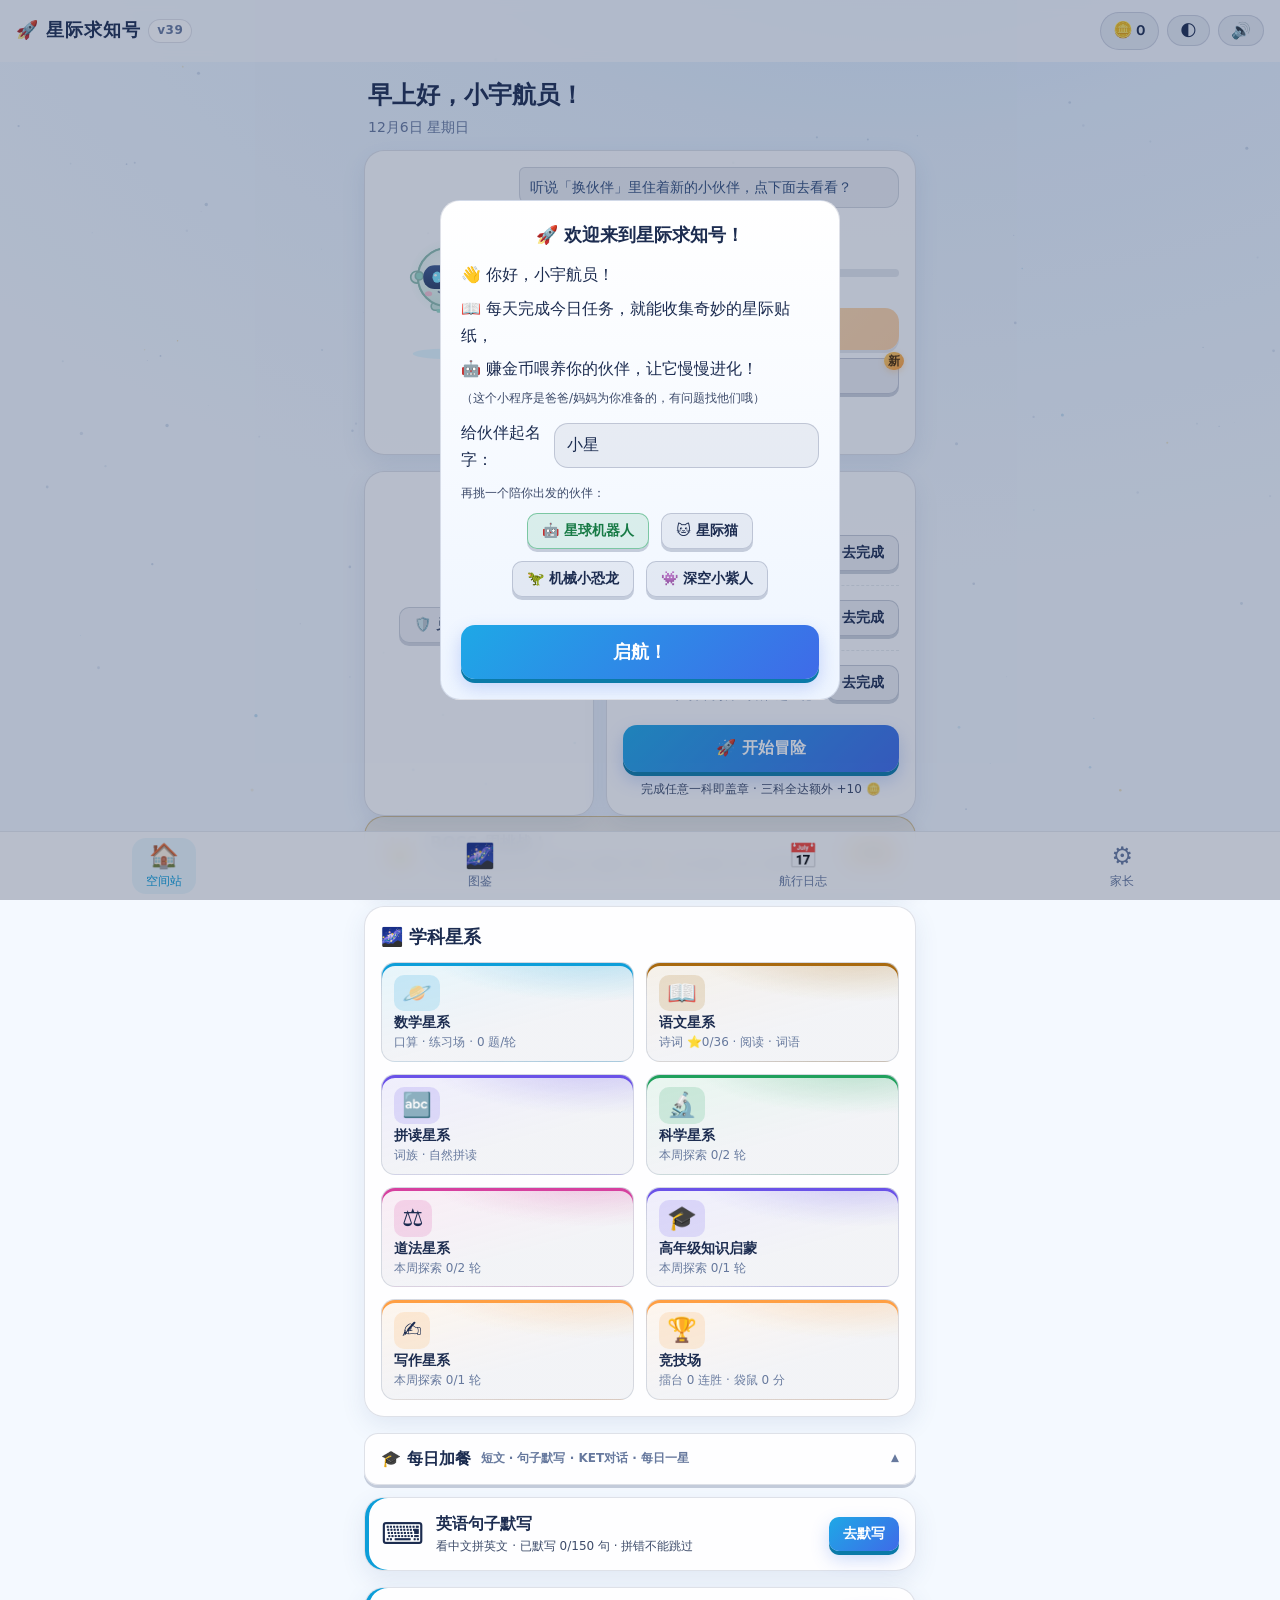
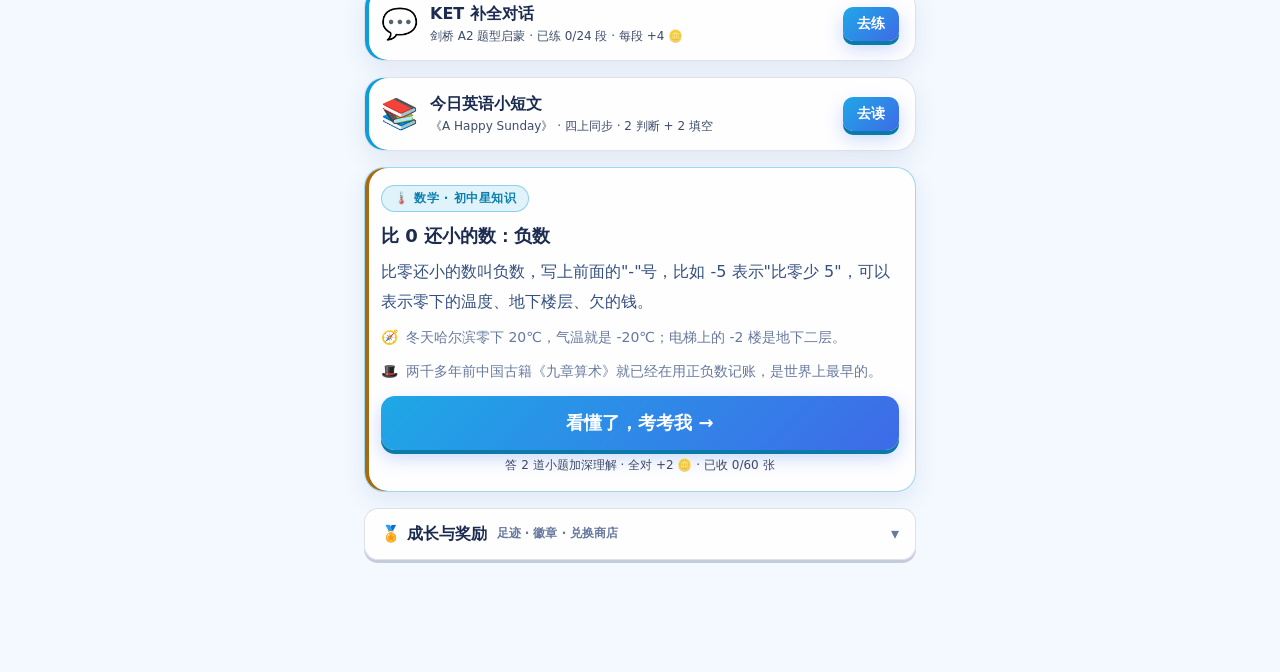
==== commit 9070597b: "v39：只出已学+Boss拔高+竞技场×6+KET对话+应用题专项+错题闭环+衣橱27件+万圣节活动——🎓BOSS挑战/全科自由练只出已学内容（语文诗词/阅读古文/科学道法/初中知识没学整格跳过不回退" ====
--- a/index.html
+++ b/index.html
@@ -23,7 +23,7 @@
       document.documentElement.dataset.theme = _eff;
     } catch (e) { document.documentElement.dataset.theme = 'dark'; }
   </script>
-  <link rel="stylesheet" href="css/style.css?v=38">
+  <link rel="stylesheet" href="css/style.css?v=39">
 </head>
 <body>
   <canvas id="starfield"></canvas>
@@ -81,9 +81,10 @@
       <div id="subjects-slot"></div>
 
       <details class="grp" open>
-        <summary>🎓 每日加餐<span class="grp-sub">短文 · 句子默写 · 每日一星</span></summary>
+        <summary>🎓 每日加餐<span class="grp-sub">短文 · 句子默写 · KET对话 · 每日一星</span></summary>
         <div class="grp-body">
           <div id="sentence-slot"></div>
+          <div id="ket-slot"></div>
           <div id="enread-slot"></div>
           <div id="junior-slot"></div>
         </div>
@@ -115,33 +116,35 @@
   <div id="modal-root"></div>
   <div id="toast"></div>
 
-  <script src="js/data.js?v=38"></script>
-  <script src="js/data-ipa.js?v=38"></script>
-  <script src="js/audio.js?v=38"></script>
-  <script src="js/store.js?v=38"></script>
-  <script src="js/ui-kit.js?v=38"></script>
-  <script src="js/ui-handwrite.js?v=38"></script>
-  <script src="js/ui-screens.js?v=38"></script>
-  <script src="js/ui-quest.js?v=38"></script>
-  <script src="js/ui-boss.js?v=38"></script>
-  <script src="js/ui-math.js?v=38"></script>
-  <script src="js/ui-think.js?v=38"></script>
-  <script src="js/ui-phonics.js?v=38"></script>
-  <script src="js/data-chinese.js?v=38"></script>
-  <script src="js/ui-chinese.js?v=38"></script>
-  <script src="js/ui-subject.js?v=38"></script>
-  <script src="js/data-science.js?v=38"></script>
-  <script src="js/data-daofa.js?v=38"></script>
-  <script src="js/data-junior-prep.js?v=38"></script>
-  <script src="js/data-writing.js?v=38"></script>
-  <script src="js/data-junior.js?v=38"></script>
-  <script src="js/ui-reading.js?v=38"></script>
-  <script src="js/data-sentence.js?v=38"></script>
-  <script src="js/ui-sentence.js?v=38"></script>
-  <script src="js/ui-writing.js?v=38"></script>
-  <script src="js/data-arena.js?v=38"></script>
-  <script src="js/ui-arena.js?v=38"></script>
-  <script src="js/ui-extras.js?v=38"></script>
-  <script src="js/app.js?v=38"></script>
+  <script src="js/data.js?v=39"></script>
+  <script src="js/data-ipa.js?v=39"></script>
+  <script src="js/audio.js?v=39"></script>
+  <script src="js/store.js?v=39"></script>
+  <script src="js/ui-kit.js?v=39"></script>
+  <script src="js/ui-handwrite.js?v=39"></script>
+  <script src="js/ui-screens.js?v=39"></script>
+  <script src="js/ui-quest.js?v=39"></script>
+  <script src="js/ui-boss.js?v=39"></script>
+  <script src="js/ui-math.js?v=39"></script>
+  <script src="js/ui-think.js?v=39"></script>
+  <script src="js/ui-phonics.js?v=39"></script>
+  <script src="js/data-chinese.js?v=39"></script>
+  <script src="js/ui-chinese.js?v=39"></script>
+  <script src="js/ui-subject.js?v=39"></script>
+  <script src="js/data-science.js?v=39"></script>
+  <script src="js/data-daofa.js?v=39"></script>
+  <script src="js/data-junior-prep.js?v=39"></script>
+  <script src="js/data-writing.js?v=39"></script>
+  <script src="js/data-junior.js?v=39"></script>
+  <script src="js/ui-reading.js?v=39"></script>
+  <script src="js/data-sentence.js?v=39"></script>
+  <script src="js/ui-sentence.js?v=39"></script>
+  <script src="js/data-ket.js?v=39"></script>
+  <script src="js/ui-ket.js?v=39"></script>
+  <script src="js/ui-writing.js?v=39"></script>
+  <script src="js/data-arena.js?v=39"></script>
+  <script src="js/ui-arena.js?v=39"></script>
+  <script src="js/ui-extras.js?v=39"></script>
+  <script src="js/app.js?v=39"></script>
 </body>
 </html>
--- a/css/style.css
+++ b/css/style.css
@@ -1424,3 +1424,46 @@
   border: 1px solid var(--gold-line, rgba(255, 207, 92, .5));
   border-radius: 999px; padding: 4px 16px; margin: 6px 0 2px;
 }
+/* 拼字擂台键盘分行（v38.5：布局可切换 + ⌫ 归位行尾） */
+.ar-krow { display: flex; justify-content: center; gap: 6px; margin-top: 6px; }
+
+/* ---------- v40：KET 补全对话 ---------- */
+.ket-box {
+  background: rgba(127, 178, 255, .07);
+  border: 1.5px dashed rgba(127, 178, 255, .4);
+  border-radius: var(--radius-m);
+  padding: 10px 14px;
+  margin-bottom: 6px;
+}
+.ket-line { line-height: 2; font-size: var(--fs-16); text-align: left; word-break: break-word; }
+.ket-line b { color: var(--accent); font-weight: 800; }
+.ket-line.miss { color: var(--gold); font-weight: 800; letter-spacing: 1px; }
+.ket-line.filled { background: rgba(88, 224, 138, .14); border-radius: 8px; padding: 0 8px; }
+
+/* ---------- v41：万圣节活动主题（html.hween 期间生效） ---------- */
+html.hween {
+  --bg-grad: radial-gradient(1200px 800px at 70% -10%, #43306e 0%, #241747 45%, #140d2b 100%);
+  --bg-topbar: rgba(28, 18, 54, 0.78);
+  --bg-nav: rgba(26, 17, 50, 0.94);
+  --bg-modal: linear-gradient(180deg, #34255e, #1e1440);
+}
+html.hween .logo::before { content: '🎃 '; }
+html.hween #greet-title::after { content: ' 👻'; }
+/* 万圣节限定徽章（衣橱里的限定款标牌） */
+.wf-item .wfp.hween-tag { color: #ff9a3c; font-weight: 800; }
+.wf-item.gold-item .wfp.hween-tag::before { content: '🎃 '; }
+
+/* ---------- v41：糖果雨（万圣节动效） ---------- */
+.candy-rain { position: fixed; inset: 0; z-index: 60; pointer-events: none; overflow: hidden; }
+.candy-drop {
+  position: absolute; top: 0; will-change: transform, opacity;
+  animation-name: candy-fall; animation-timing-function: linear; animation-fill-mode: both;
+  filter: drop-shadow(0 2px 3px rgba(0,0,0,.25));
+}
+@keyframes candy-fall {
+  0%   { transform: translate3d(0, -8vh, 0) rotate(0deg); opacity: 0; }
+  7%   { opacity: 1; }
+  50%  { transform: translate3d(var(--sway, 30px), 52vh, 0) rotate(190deg); }
+  90%  { opacity: 1; }
+  100% { transform: translate3d(calc(var(--sway, 30px) * -0.5), 110vh, 0) rotate(330deg); opacity: 0; }
+}
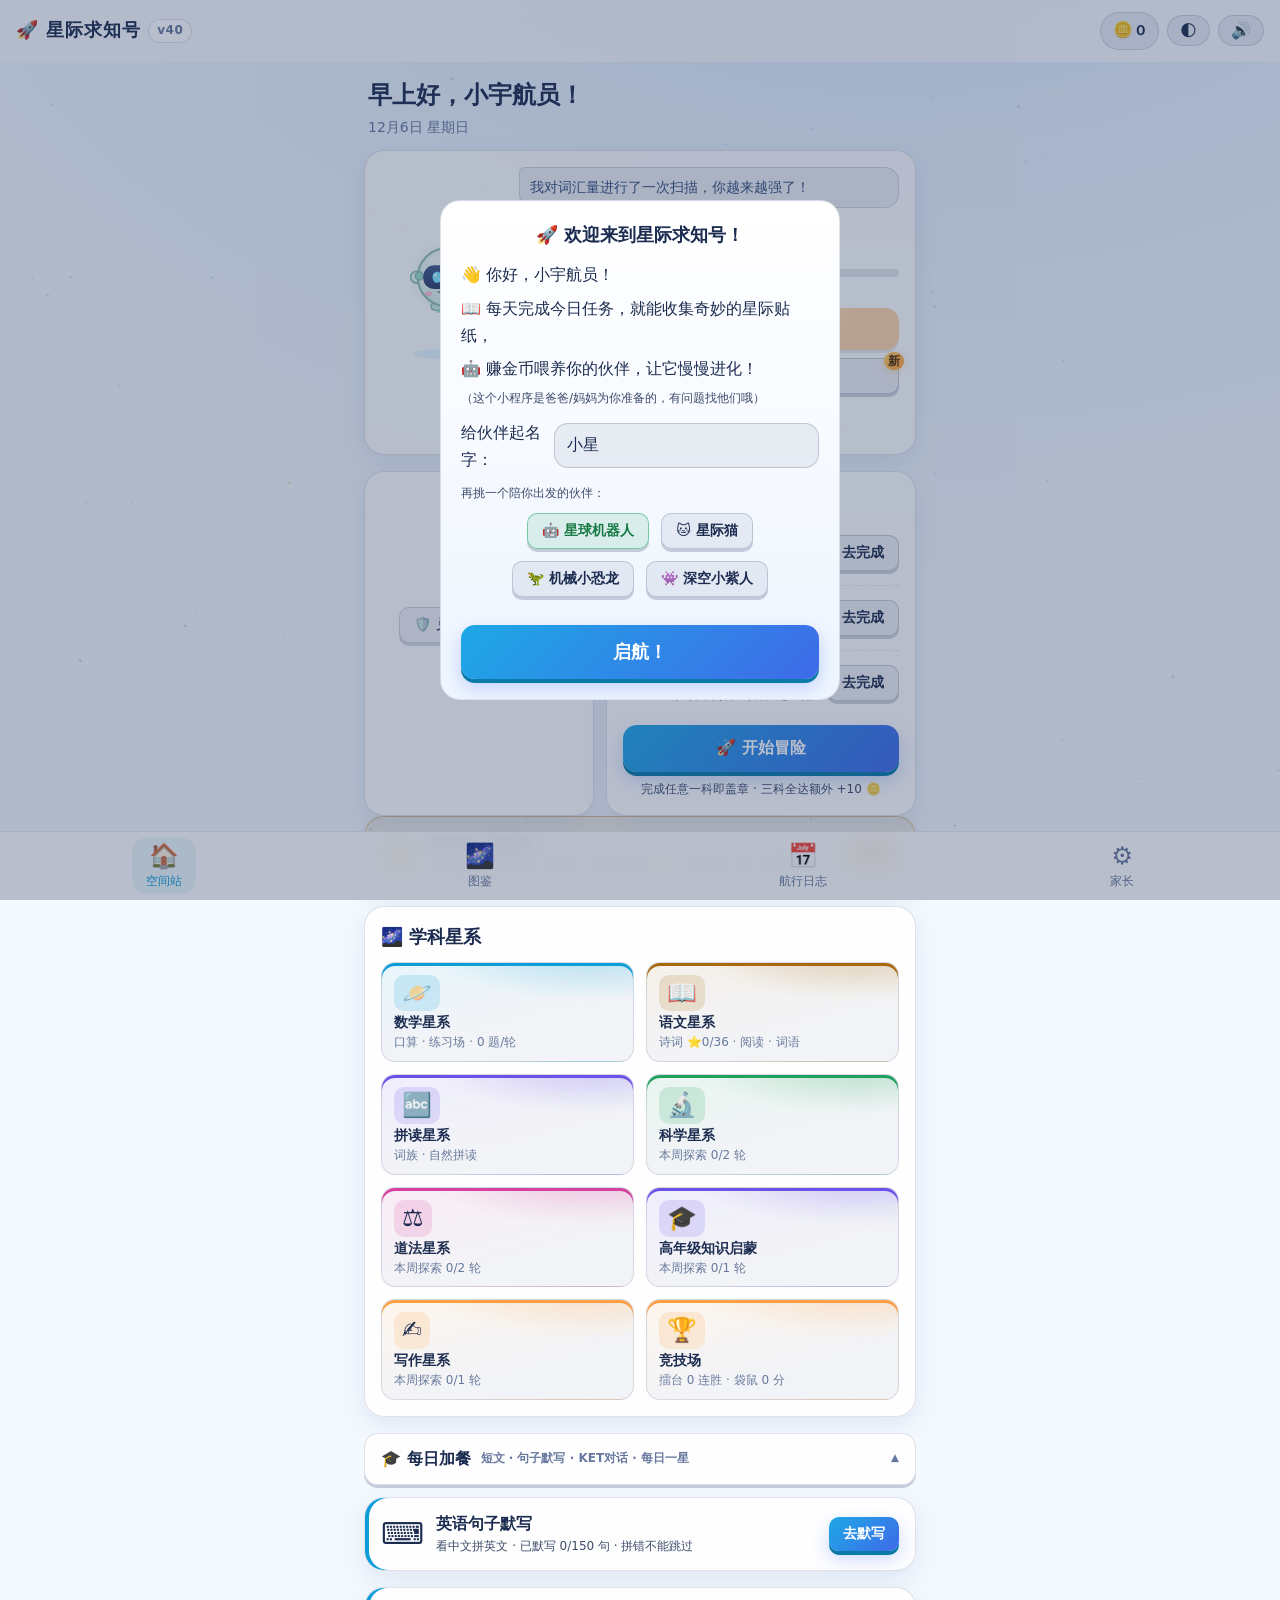
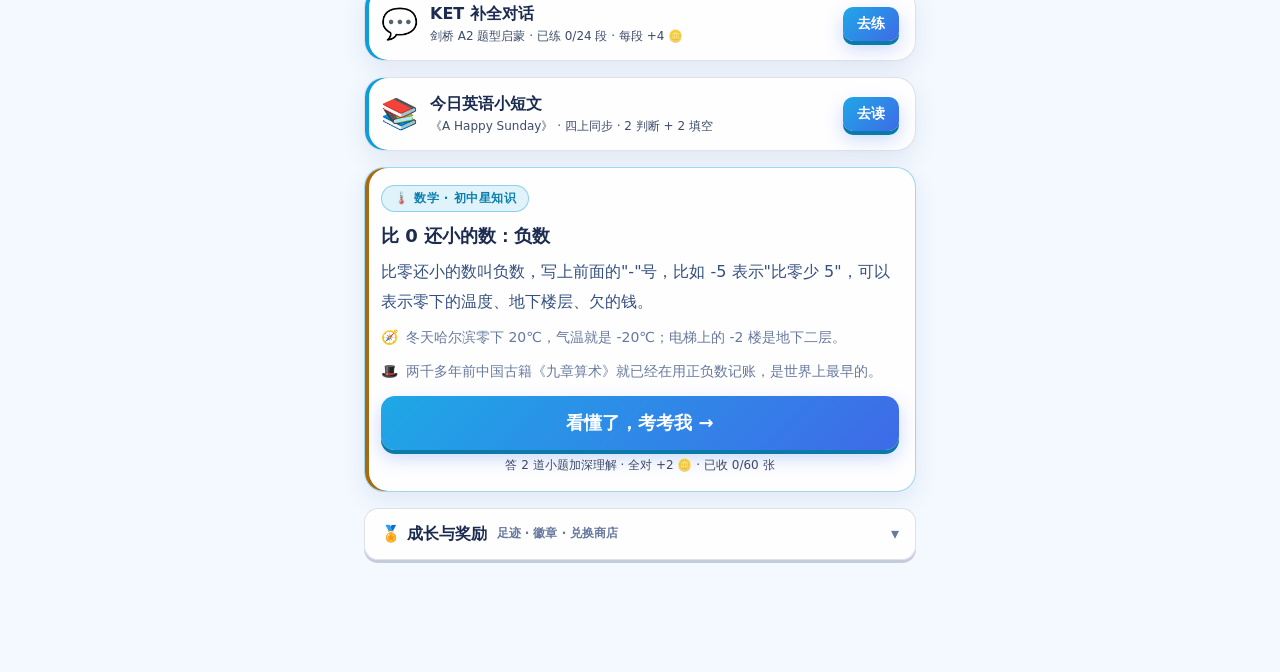
==== commit e0089805: "v40：数独候选数与三档难度 + 知识点地图/小测/复习路线 + 数学知识点闯关 + 5处内容纠错；sw缓存v40 🧩 数独候选数（v42）：✏️候选模式手动打小草稿 / ✨一键候选铺满 / 🧽清空；" ====
--- a/index.html
+++ b/index.html
@@ -23,7 +23,7 @@
       document.documentElement.dataset.theme = _eff;
     } catch (e) { document.documentElement.dataset.theme = 'dark'; }
   </script>
-  <link rel="stylesheet" href="css/style.css?v=39">
+  <link rel="stylesheet" href="css/style.css?v=40">
 </head>
 <body>
   <canvas id="starfield"></canvas>
@@ -116,35 +116,38 @@
   <div id="modal-root"></div>
   <div id="toast"></div>
 
-  <script src="js/data.js?v=39"></script>
-  <script src="js/data-ipa.js?v=39"></script>
-  <script src="js/audio.js?v=39"></script>
-  <script src="js/store.js?v=39"></script>
-  <script src="js/ui-kit.js?v=39"></script>
-  <script src="js/ui-handwrite.js?v=39"></script>
-  <script src="js/ui-screens.js?v=39"></script>
-  <script src="js/ui-quest.js?v=39"></script>
-  <script src="js/ui-boss.js?v=39"></script>
-  <script src="js/ui-math.js?v=39"></script>
-  <script src="js/ui-think.js?v=39"></script>
-  <script src="js/ui-phonics.js?v=39"></script>
-  <script src="js/data-chinese.js?v=39"></script>
-  <script src="js/ui-chinese.js?v=39"></script>
-  <script src="js/ui-subject.js?v=39"></script>
-  <script src="js/data-science.js?v=39"></script>
-  <script src="js/data-daofa.js?v=39"></script>
-  <script src="js/data-junior-prep.js?v=39"></script>
-  <script src="js/data-writing.js?v=39"></script>
-  <script src="js/data-junior.js?v=39"></script>
-  <script src="js/ui-reading.js?v=39"></script>
-  <script src="js/data-sentence.js?v=39"></script>
-  <script src="js/ui-sentence.js?v=39"></script>
-  <script src="js/data-ket.js?v=39"></script>
-  <script src="js/ui-ket.js?v=39"></script>
-  <script src="js/ui-writing.js?v=39"></script>
-  <script src="js/data-arena.js?v=39"></script>
-  <script src="js/ui-arena.js?v=39"></script>
-  <script src="js/ui-extras.js?v=39"></script>
-  <script src="js/app.js?v=39"></script>
+  <script src="js/data.js?v=40"></script>
+  <script src="js/data-ipa.js?v=40"></script>
+  <script src="js/audio.js?v=40"></script>
+  <script src="js/store.js?v=40"></script>
+  <script src="js/ui-kit.js?v=40"></script>
+  <script src="js/ui-handwrite.js?v=40"></script>
+  <script src="js/ui-screens.js?v=40"></script>
+  <script src="js/ui-kp.js?v=40"></script>
+  <script src="js/ui-quest.js?v=40"></script>
+  <script src="js/ui-boss.js?v=40"></script>
+  <script src="js/ui-math.js?v=40"></script>
+  <script src="js/ui-think.js?v=40"></script>
+  <script src="js/ui-phonics.js?v=40"></script>
+  <script src="js/data-chinese.js?v=40"></script>
+  <script src="js/data-kp.js?v=40"></script>
+  <script src="js/ui-chinese.js?v=40"></script>
+  <script src="js/ui-subject.js?v=40"></script>
+  <script src="js/data-science.js?v=40"></script>
+  <script src="js/data-daofa.js?v=40"></script>
+  <script src="js/data-math-kp.js?v=40"></script>
+  <script src="js/data-junior-prep.js?v=40"></script>
+  <script src="js/data-writing.js?v=40"></script>
+  <script src="js/data-junior.js?v=40"></script>
+  <script src="js/ui-reading.js?v=40"></script>
+  <script src="js/data-sentence.js?v=40"></script>
+  <script src="js/ui-sentence.js?v=40"></script>
+  <script src="js/data-ket.js?v=40"></script>
+  <script src="js/ui-ket.js?v=40"></script>
+  <script src="js/ui-writing.js?v=40"></script>
+  <script src="js/data-arena.js?v=40"></script>
+  <script src="js/ui-arena.js?v=40"></script>
+  <script src="js/ui-extras.js?v=40"></script>
+  <script src="js/app.js?v=40"></script>
 </body>
 </html>
--- a/css/style.css
+++ b/css/style.css
@@ -973,6 +973,7 @@
 .sdk-box { display: grid; gap: 2px; background: var(--fill-2); border: 3px solid var(--line-4); border-radius: var(--radius-s); padding: 2px; }
 .sdk-box.alt { background: var(--accent-fill-dim); }
 .sdk-cell {
+  position: relative;
   width: var(--sdk-cell, 52px); height: var(--sdk-cell, 52px); border: none; border-radius: 6px;
   background: var(--fill-3); font-size: var(--sdk-font, 24px); font-weight: 900;
   color: var(--text-hi); font-family: inherit; cursor: pointer; padding: 0;
@@ -985,6 +986,39 @@
 .sdk-cell.given { color: var(--text-low); cursor: default; opacity: .75; }
 .sdk-cell.sel { outline: 3px solid var(--accent); outline-offset: -1px; }
 .sdk-cell.bad { color: var(--red); box-shadow: inset 0 0 0 2px var(--red-line); }
+/* v42 候选数：格子里排成一两三行的小数字；只剩 1 个候选的格子虚线提示 */
+.sdk-marks {
+  position: absolute; inset: 2px; display: grid; place-items: center;
+  color: var(--accent-text); font-weight: 800; line-height: 1; pointer-events: none;
+  font-size: calc(var(--sdk-font, 24px) * .5);
+}
+.sdk-grid.flex .sdk-marks { font-size: clamp(7px, 2.4vmin, 12px); }
+.sdk-cell.one { box-shadow: inset 0 0 0 2px var(--accent-line); }
+
+/* ---------- v42：知识点挂点（孩子端错题一行小字 / 家长端「知识地图」） ---------- */
+.kp-tag {
+  display: inline-block; margin: 4px 0 2px; padding: 2px 10px; border-radius: 999px;
+  background: var(--accent-fill-dim); color: var(--accent-text); font-weight: 700;
+}
+.kp-row { padding: 8px 0; border-bottom: 1px solid var(--line-1); text-align: left; }
+.kp-row:last-of-type { border-bottom: none; }
+.kp-row-top { display: flex; justify-content: space-between; align-items: baseline; gap: 8px; }
+.kp-row-top b { font-size: var(--fs-16); }
+.kp-pre { color: var(--accent-text); }
+.kp-row-act { display: flex; align-items: center; gap: 8px; margin-top: 6px; flex-wrap: wrap; }
+.kp-verdict { font-size: var(--fs-12); font-weight: 800; padding: 2px 10px; border-radius: 999px; }
+.kp-verdict.ok { background: var(--green-fill); color: var(--green); }
+.kp-verdict.warn { background: var(--gold-fill, rgba(255, 209, 102, .16)); color: var(--gold-strong); }
+.kp-verdict.bad { background: var(--red-fill); color: var(--red); }
+/* 期末复习路线 */
+.kp-route { display: flex; gap: 10px; align-items: flex-start; padding: 8px 0; border-bottom: 1px solid var(--line-1); text-align: left; }
+.kp-route:last-child { border-bottom: none; }
+.kp-route-no {
+  flex: none; width: 26px; height: 26px; border-radius: 50%; display: flex; align-items: center; justify-content: center;
+  background: var(--accent-fill); color: var(--accent-text); font-weight: 800; font-size: var(--fs-14);
+}
+.kp-route-main { flex: 1; min-width: 0; }
+.kp-route-name { font-weight: 800; }
 .sdk-pad { display: grid; grid-template-columns: repeat(4, 1fr); gap: 8px; margin-top: 12px; max-width: 280px; margin-left: auto; margin-right: auto; }
 .sdk-pad .drill-key { font-size: var(--fs-24); }
 .gw-text { font-size: var(--fs-20); line-height: 2.1; text-align: left; color: var(--text-hi); margin: 10px 2px; letter-spacing: .5px; }
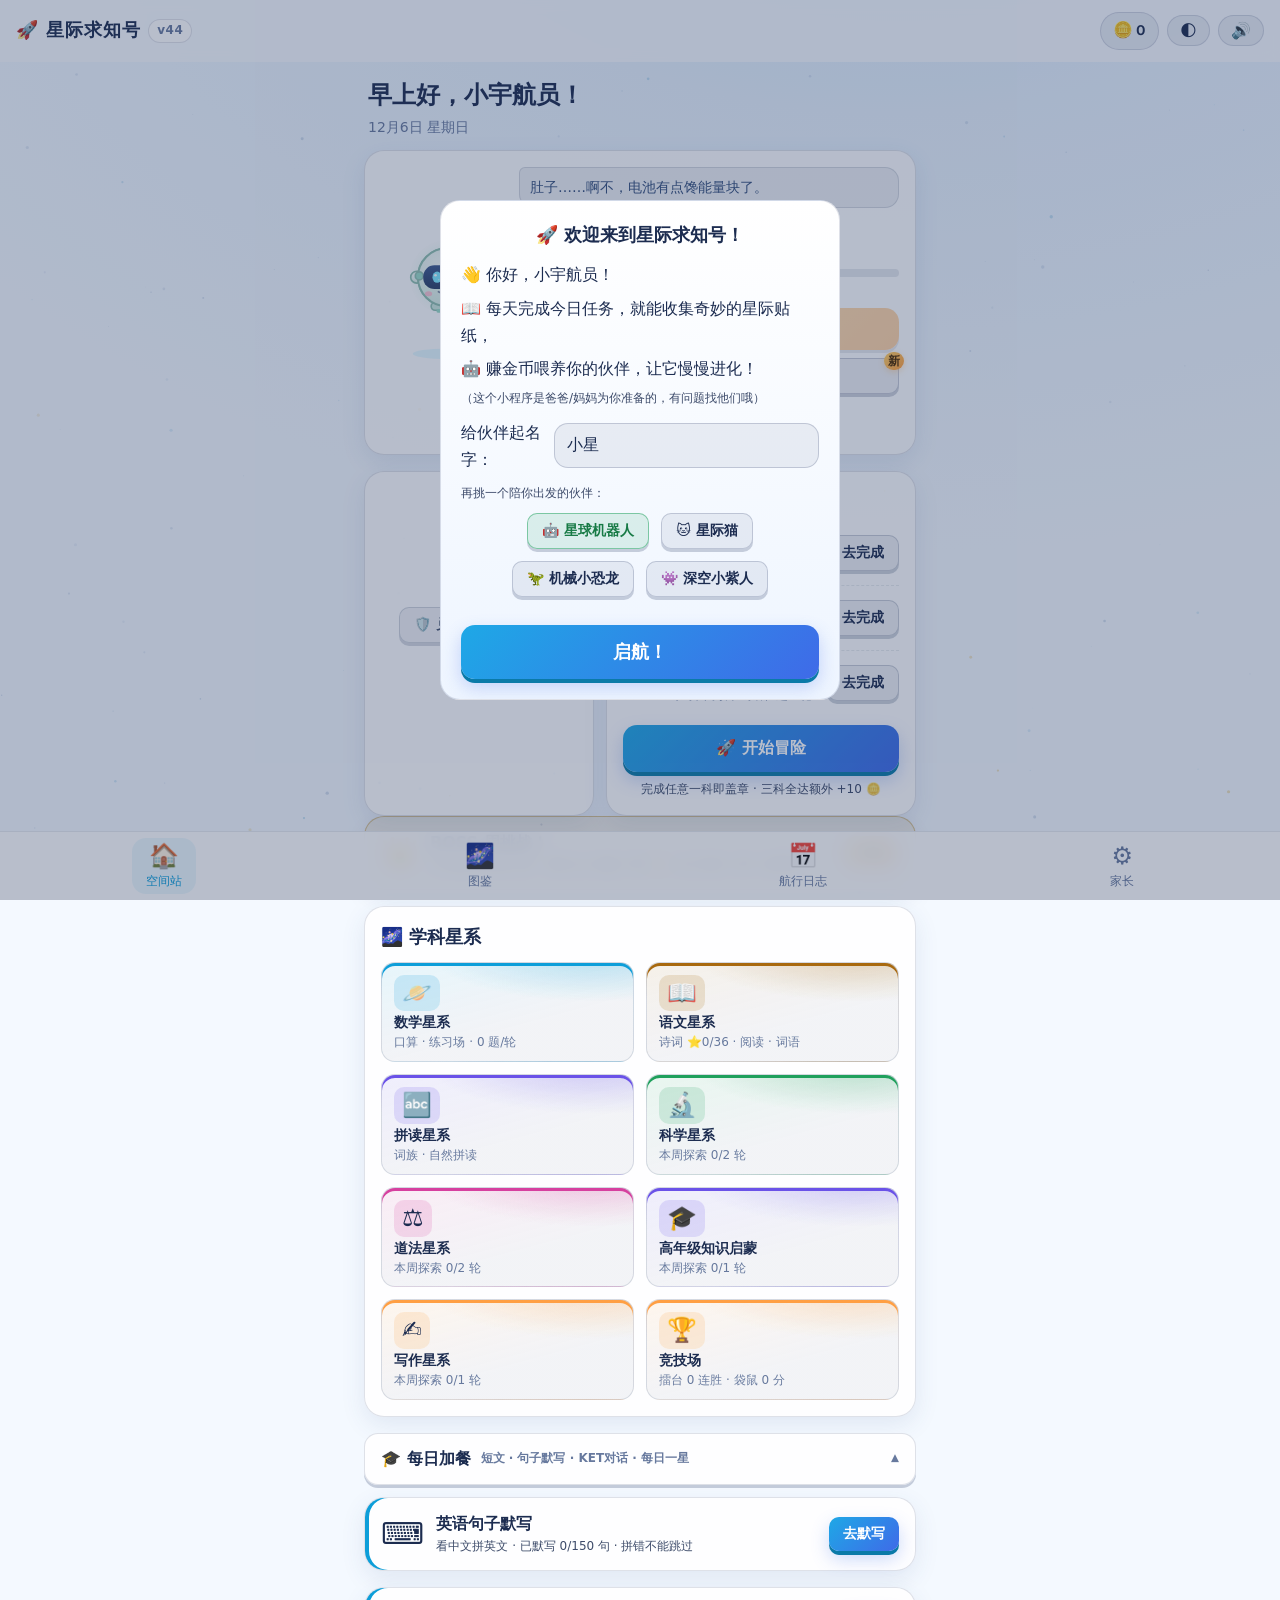
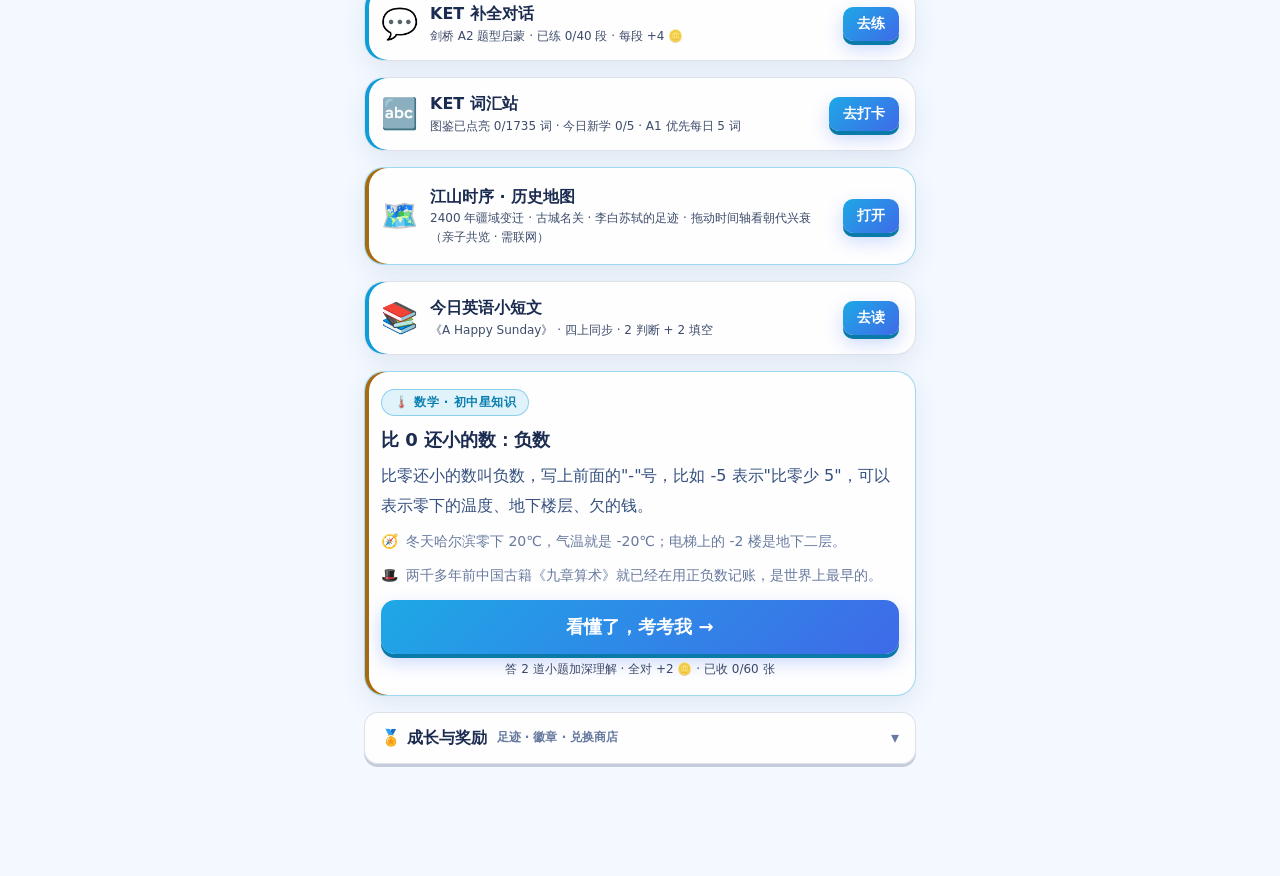
==== commit d9450f06: "v44：24点自由拼 + KET词汇站 + 江山时序 + 双修复——🧠24点改自由拼（思维挑战不再选算式，给4个数自己拼加减乘除括号算24，内置有理数求解器保证有解、优先整数步多解题，递归下降解析判定" ====
--- a/index.html
+++ b/index.html
@@ -23,7 +23,7 @@
       document.documentElement.dataset.theme = _eff;
     } catch (e) { document.documentElement.dataset.theme = 'dark'; }
   </script>
-  <link rel="stylesheet" href="css/style.css?v=40">
+  <link rel="stylesheet" href="css/style.css?v=44">
 </head>
 <body>
   <canvas id="starfield"></canvas>
@@ -85,6 +85,8 @@
         <div class="grp-body">
           <div id="sentence-slot"></div>
           <div id="ket-slot"></div>
+          <div id="ketword-slot"></div>
+          <div id="atlas-slot"></div>
           <div id="enread-slot"></div>
           <div id="junior-slot"></div>
         </div>
@@ -116,38 +118,40 @@
   <div id="modal-root"></div>
   <div id="toast"></div>
 
-  <script src="js/data.js?v=40"></script>
-  <script src="js/data-ipa.js?v=40"></script>
-  <script src="js/audio.js?v=40"></script>
-  <script src="js/store.js?v=40"></script>
-  <script src="js/ui-kit.js?v=40"></script>
-  <script src="js/ui-handwrite.js?v=40"></script>
-  <script src="js/ui-screens.js?v=40"></script>
-  <script src="js/ui-kp.js?v=40"></script>
-  <script src="js/ui-quest.js?v=40"></script>
-  <script src="js/ui-boss.js?v=40"></script>
-  <script src="js/ui-math.js?v=40"></script>
-  <script src="js/ui-think.js?v=40"></script>
-  <script src="js/ui-phonics.js?v=40"></script>
-  <script src="js/data-chinese.js?v=40"></script>
-  <script src="js/data-kp.js?v=40"></script>
-  <script src="js/ui-chinese.js?v=40"></script>
-  <script src="js/ui-subject.js?v=40"></script>
-  <script src="js/data-science.js?v=40"></script>
-  <script src="js/data-daofa.js?v=40"></script>
-  <script src="js/data-math-kp.js?v=40"></script>
-  <script src="js/data-junior-prep.js?v=40"></script>
-  <script src="js/data-writing.js?v=40"></script>
-  <script src="js/data-junior.js?v=40"></script>
-  <script src="js/ui-reading.js?v=40"></script>
-  <script src="js/data-sentence.js?v=40"></script>
-  <script src="js/ui-sentence.js?v=40"></script>
-  <script src="js/data-ket.js?v=40"></script>
-  <script src="js/ui-ket.js?v=40"></script>
-  <script src="js/ui-writing.js?v=40"></script>
-  <script src="js/data-arena.js?v=40"></script>
-  <script src="js/ui-arena.js?v=40"></script>
-  <script src="js/ui-extras.js?v=40"></script>
-  <script src="js/app.js?v=40"></script>
+  <script src="js/data.js?v=44"></script>
+  <script src="js/data-ipa.js?v=44"></script>
+  <script src="js/audio.js?v=44"></script>
+  <script src="js/store.js?v=44"></script>
+  <script src="js/ui-kit.js?v=44"></script>
+  <script src="js/ui-handwrite.js?v=44"></script>
+  <script src="js/ui-screens.js?v=44"></script>
+  <script src="js/ui-kp.js?v=44"></script>
+  <script src="js/ui-quest.js?v=44"></script>
+  <script src="js/ui-boss.js?v=44"></script>
+  <script src="js/ui-math.js?v=44"></script>
+  <script src="js/ui-think.js?v=44"></script>
+  <script src="js/ui-phonics.js?v=44"></script>
+  <script src="js/data-chinese.js?v=44"></script>
+  <script src="js/data-kp.js?v=44"></script>
+  <script src="js/ui-chinese.js?v=44"></script>
+  <script src="js/ui-subject.js?v=44"></script>
+  <script src="js/data-science.js?v=44"></script>
+  <script src="js/data-daofa.js?v=44"></script>
+  <script src="js/data-math-kp.js?v=44"></script>
+  <script src="js/data-junior-prep.js?v=44"></script>
+  <script src="js/data-writing.js?v=44"></script>
+  <script src="js/data-junior.js?v=44"></script>
+  <script src="js/ui-reading.js?v=44"></script>
+  <script src="js/data-sentence.js?v=44"></script>
+  <script src="js/ui-sentence.js?v=44"></script>
+  <script src="js/data-ket.js?v=44"></script>
+  <script src="js/ui-ket.js?v=44"></script>
+  <script src="js/data-ketwords.js?v=44"></script>
+  <script src="js/ui-ketwords.js?v=44"></script>
+  <script src="js/ui-writing.js?v=44"></script>
+  <script src="js/data-arena.js?v=44"></script>
+  <script src="js/ui-arena.js?v=44"></script>
+  <script src="js/ui-extras.js?v=44"></script>
+  <script src="js/app.js?v=44"></script>
 </body>
 </html>
--- a/css/style.css
+++ b/css/style.css
@@ -1501,3 +1501,16 @@
   90%  { opacity: 1; }
   100% { transform: translate3d(calc(var(--sway, 30px) * -0.5), 110vh, 0) rotate(330deg); opacity: 0; }
 }
+
+/* ===== v44 24点拼算式 ===== */
+.expr24-line { font-size: 22px; letter-spacing: 2px; text-align: center; min-height: 44px; }
+.expr24-row { display: flex; flex-wrap: wrap; gap: 10px; justify-content: center; margin-top: 10px; }
+.drill-key.num24 { background: var(--accent); color: #fff; font-weight: 900; min-width: 52px; }
+.drill-key.num24.used { opacity: .3; pointer-events: none; }
+.drill-input.shake { animation: shake .45s; }
+
+/* ===== v44 江山时序外链浮层 ===== */
+.atlas-overlay { position: fixed; inset: 0; z-index: 300; background: var(--bg, #0b1020); display: flex; flex-direction: column; }
+.atlas-bar { display: flex; align-items: center; gap: 10px; padding: 10px 12px; border-bottom: 1px solid var(--line-0); }
+.atlas-title { font-weight: 800; flex: 1; overflow: hidden; white-space: nowrap; text-overflow: ellipsis; }
+.atlas-frame { flex: 1; border: 0; width: 100%; }
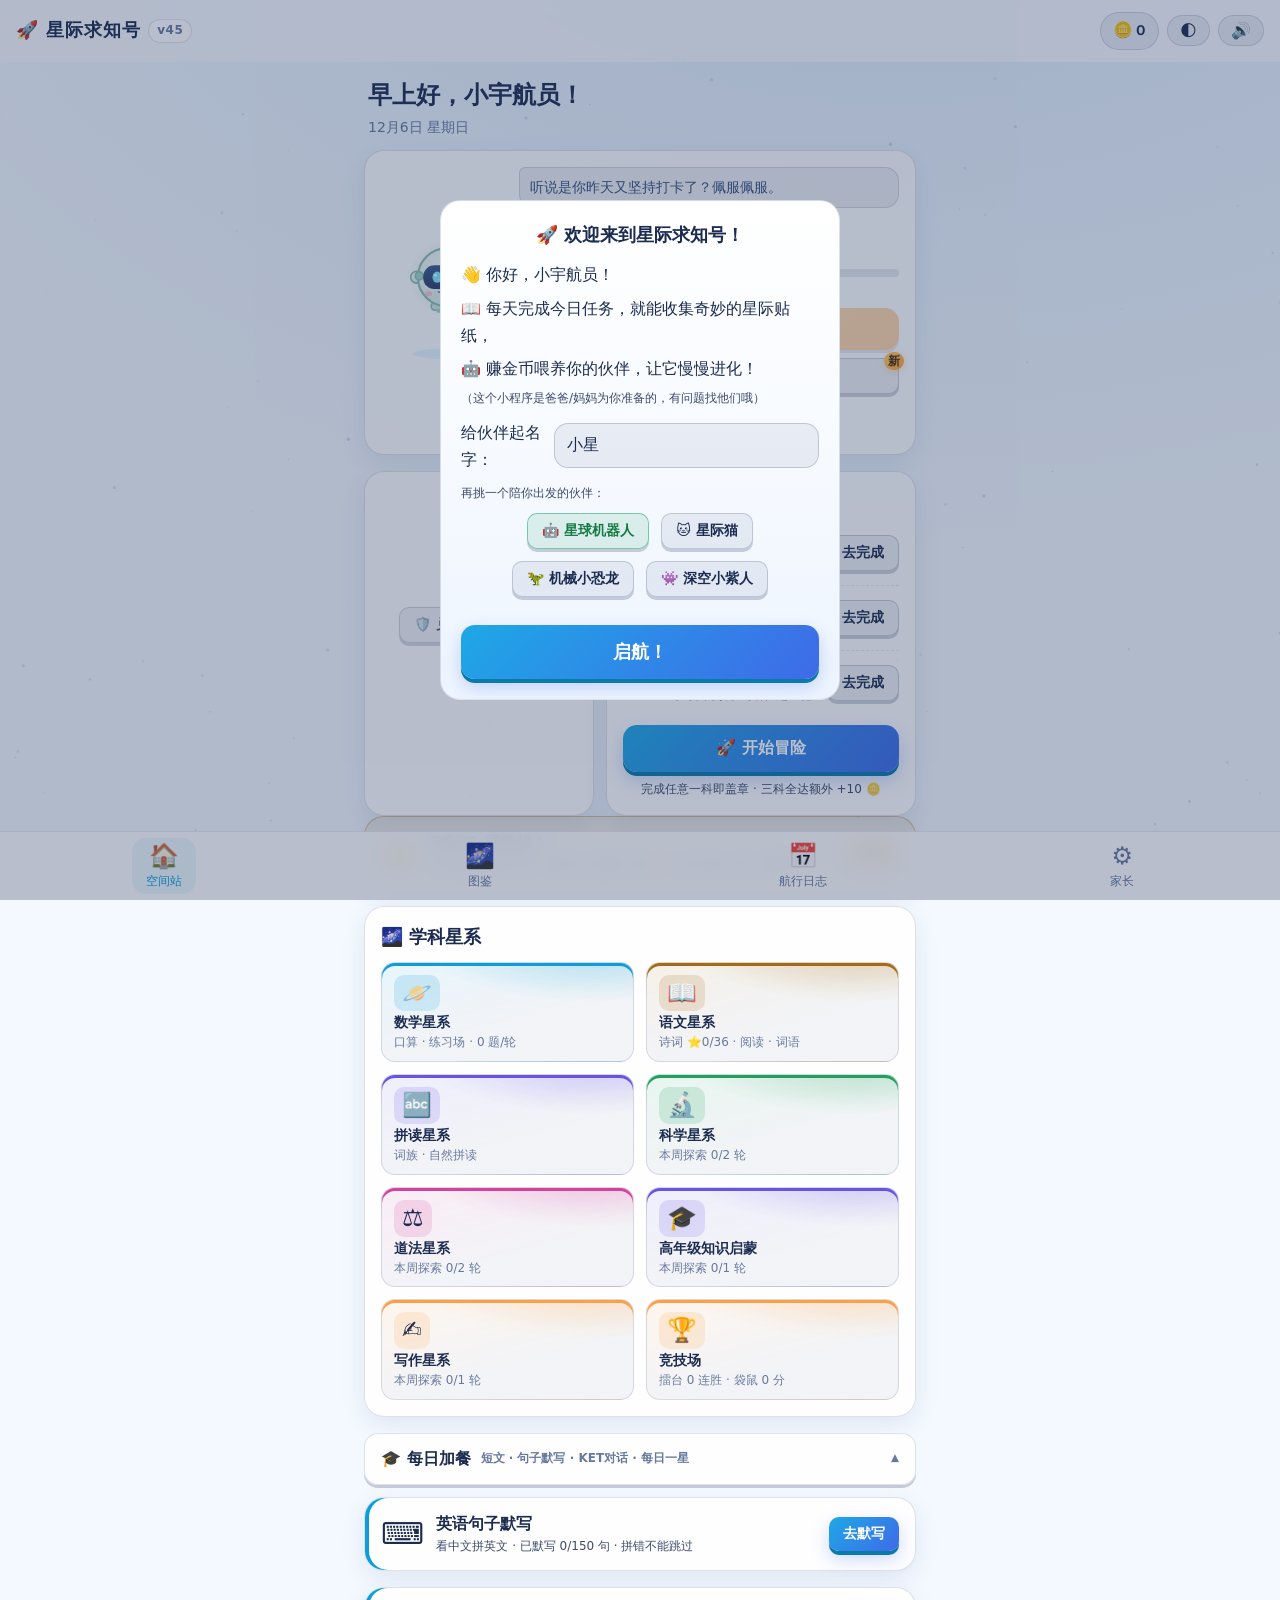
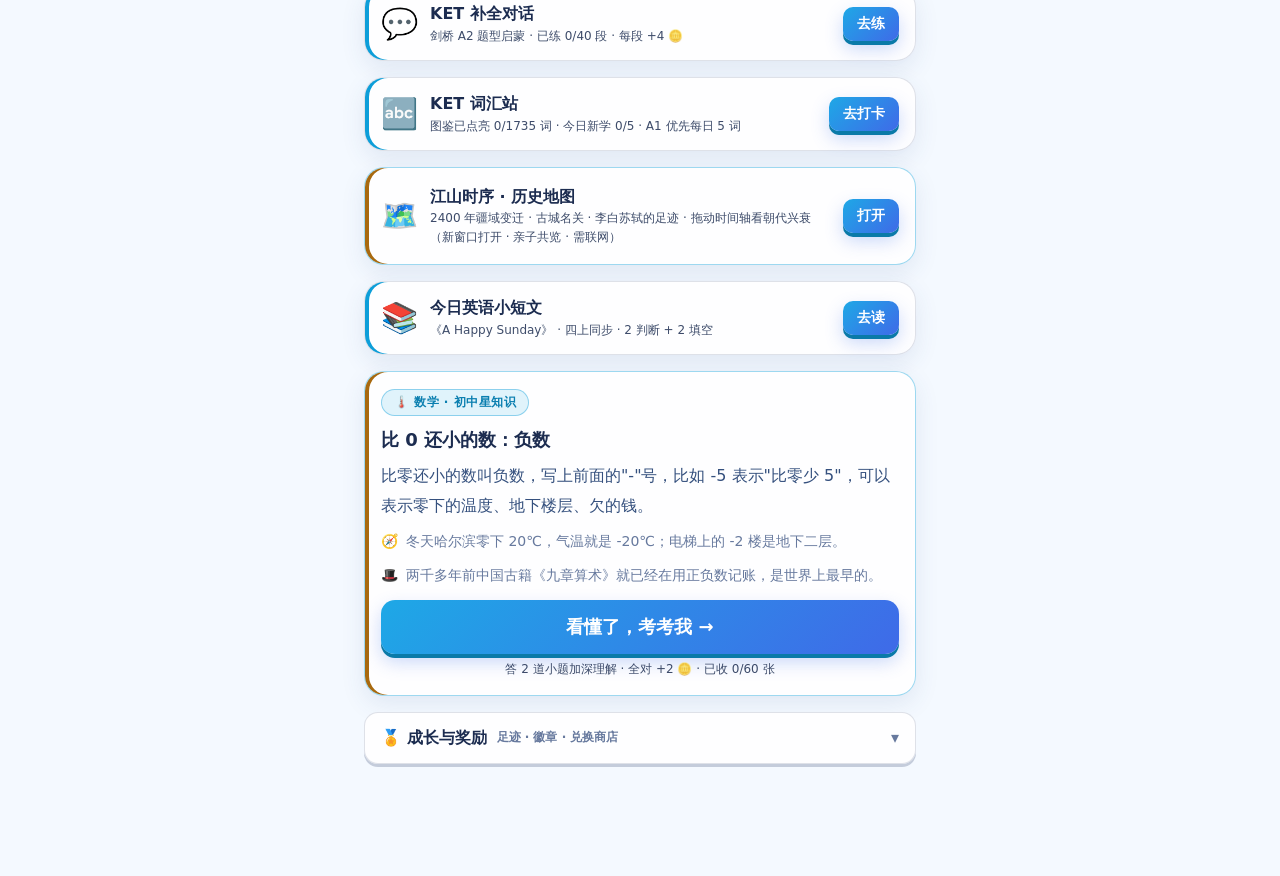
==== commit 8a08457b: "v45：修 Pad 上补丁刷不出来——根因两个：①fetch 全 cache-first 连 index.html 都吃旧缓存，旧 SW 在位时刷新永远拿旧页面；②install 全有全无，36 个预" ====
--- a/index.html
+++ b/index.html
@@ -23,7 +23,7 @@
       document.documentElement.dataset.theme = _eff;
     } catch (e) { document.documentElement.dataset.theme = 'dark'; }
   </script>
-  <link rel="stylesheet" href="css/style.css?v=44">
+  <link rel="stylesheet" href="css/style.css?v=45">
 </head>
 <body>
   <canvas id="starfield"></canvas>
@@ -118,40 +118,40 @@
   <div id="modal-root"></div>
   <div id="toast"></div>
 
-  <script src="js/data.js?v=44"></script>
-  <script src="js/data-ipa.js?v=44"></script>
-  <script src="js/audio.js?v=44"></script>
-  <script src="js/store.js?v=44"></script>
-  <script src="js/ui-kit.js?v=44"></script>
-  <script src="js/ui-handwrite.js?v=44"></script>
-  <script src="js/ui-screens.js?v=44"></script>
-  <script src="js/ui-kp.js?v=44"></script>
-  <script src="js/ui-quest.js?v=44"></script>
-  <script src="js/ui-boss.js?v=44"></script>
-  <script src="js/ui-math.js?v=44"></script>
-  <script src="js/ui-think.js?v=44"></script>
-  <script src="js/ui-phonics.js?v=44"></script>
-  <script src="js/data-chinese.js?v=44"></script>
-  <script src="js/data-kp.js?v=44"></script>
-  <script src="js/ui-chinese.js?v=44"></script>
-  <script src="js/ui-subject.js?v=44"></script>
-  <script src="js/data-science.js?v=44"></script>
-  <script src="js/data-daofa.js?v=44"></script>
-  <script src="js/data-math-kp.js?v=44"></script>
-  <script src="js/data-junior-prep.js?v=44"></script>
-  <script src="js/data-writing.js?v=44"></script>
-  <script src="js/data-junior.js?v=44"></script>
-  <script src="js/ui-reading.js?v=44"></script>
-  <script src="js/data-sentence.js?v=44"></script>
-  <script src="js/ui-sentence.js?v=44"></script>
-  <script src="js/data-ket.js?v=44"></script>
-  <script src="js/ui-ket.js?v=44"></script>
-  <script src="js/data-ketwords.js?v=44"></script>
-  <script src="js/ui-ketwords.js?v=44"></script>
-  <script src="js/ui-writing.js?v=44"></script>
-  <script src="js/data-arena.js?v=44"></script>
-  <script src="js/ui-arena.js?v=44"></script>
-  <script src="js/ui-extras.js?v=44"></script>
-  <script src="js/app.js?v=44"></script>
+  <script src="js/data.js?v=45"></script>
+  <script src="js/data-ipa.js?v=45"></script>
+  <script src="js/audio.js?v=45"></script>
+  <script src="js/store.js?v=45"></script>
+  <script src="js/ui-kit.js?v=45"></script>
+  <script src="js/ui-handwrite.js?v=45"></script>
+  <script src="js/ui-screens.js?v=45"></script>
+  <script src="js/ui-kp.js?v=45"></script>
+  <script src="js/ui-quest.js?v=45"></script>
+  <script src="js/ui-boss.js?v=45"></script>
+  <script src="js/ui-math.js?v=45"></script>
+  <script src="js/ui-think.js?v=45"></script>
+  <script src="js/ui-phonics.js?v=45"></script>
+  <script src="js/data-chinese.js?v=45"></script>
+  <script src="js/data-kp.js?v=45"></script>
+  <script src="js/ui-chinese.js?v=45"></script>
+  <script src="js/ui-subject.js?v=45"></script>
+  <script src="js/data-science.js?v=45"></script>
+  <script src="js/data-daofa.js?v=45"></script>
+  <script src="js/data-math-kp.js?v=45"></script>
+  <script src="js/data-junior-prep.js?v=45"></script>
+  <script src="js/data-writing.js?v=45"></script>
+  <script src="js/data-junior.js?v=45"></script>
+  <script src="js/ui-reading.js?v=45"></script>
+  <script src="js/data-sentence.js?v=45"></script>
+  <script src="js/ui-sentence.js?v=45"></script>
+  <script src="js/data-ket.js?v=45"></script>
+  <script src="js/ui-ket.js?v=45"></script>
+  <script src="js/data-ketwords.js?v=45"></script>
+  <script src="js/ui-ketwords.js?v=45"></script>
+  <script src="js/ui-writing.js?v=45"></script>
+  <script src="js/data-arena.js?v=45"></script>
+  <script src="js/ui-arena.js?v=45"></script>
+  <script src="js/ui-extras.js?v=45"></script>
+  <script src="js/app.js?v=45"></script>
 </body>
 </html>
--- a/css/style.css
+++ b/css/style.css
@@ -1508,9 +1508,3 @@
 .drill-key.num24 { background: var(--accent); color: #fff; font-weight: 900; min-width: 52px; }
 .drill-key.num24.used { opacity: .3; pointer-events: none; }
 .drill-input.shake { animation: shake .45s; }
-
-/* ===== v44 江山时序外链浮层 ===== */
-.atlas-overlay { position: fixed; inset: 0; z-index: 300; background: var(--bg, #0b1020); display: flex; flex-direction: column; }
-.atlas-bar { display: flex; align-items: center; gap: 10px; padding: 10px 12px; border-bottom: 1px solid var(--line-0); }
-.atlas-title { font-weight: 800; flex: 1; overflow: hidden; white-space: nowrap; text-overflow: ellipsis; }
-.atlas-frame { flex: 1; border: 0; width: 100%; }
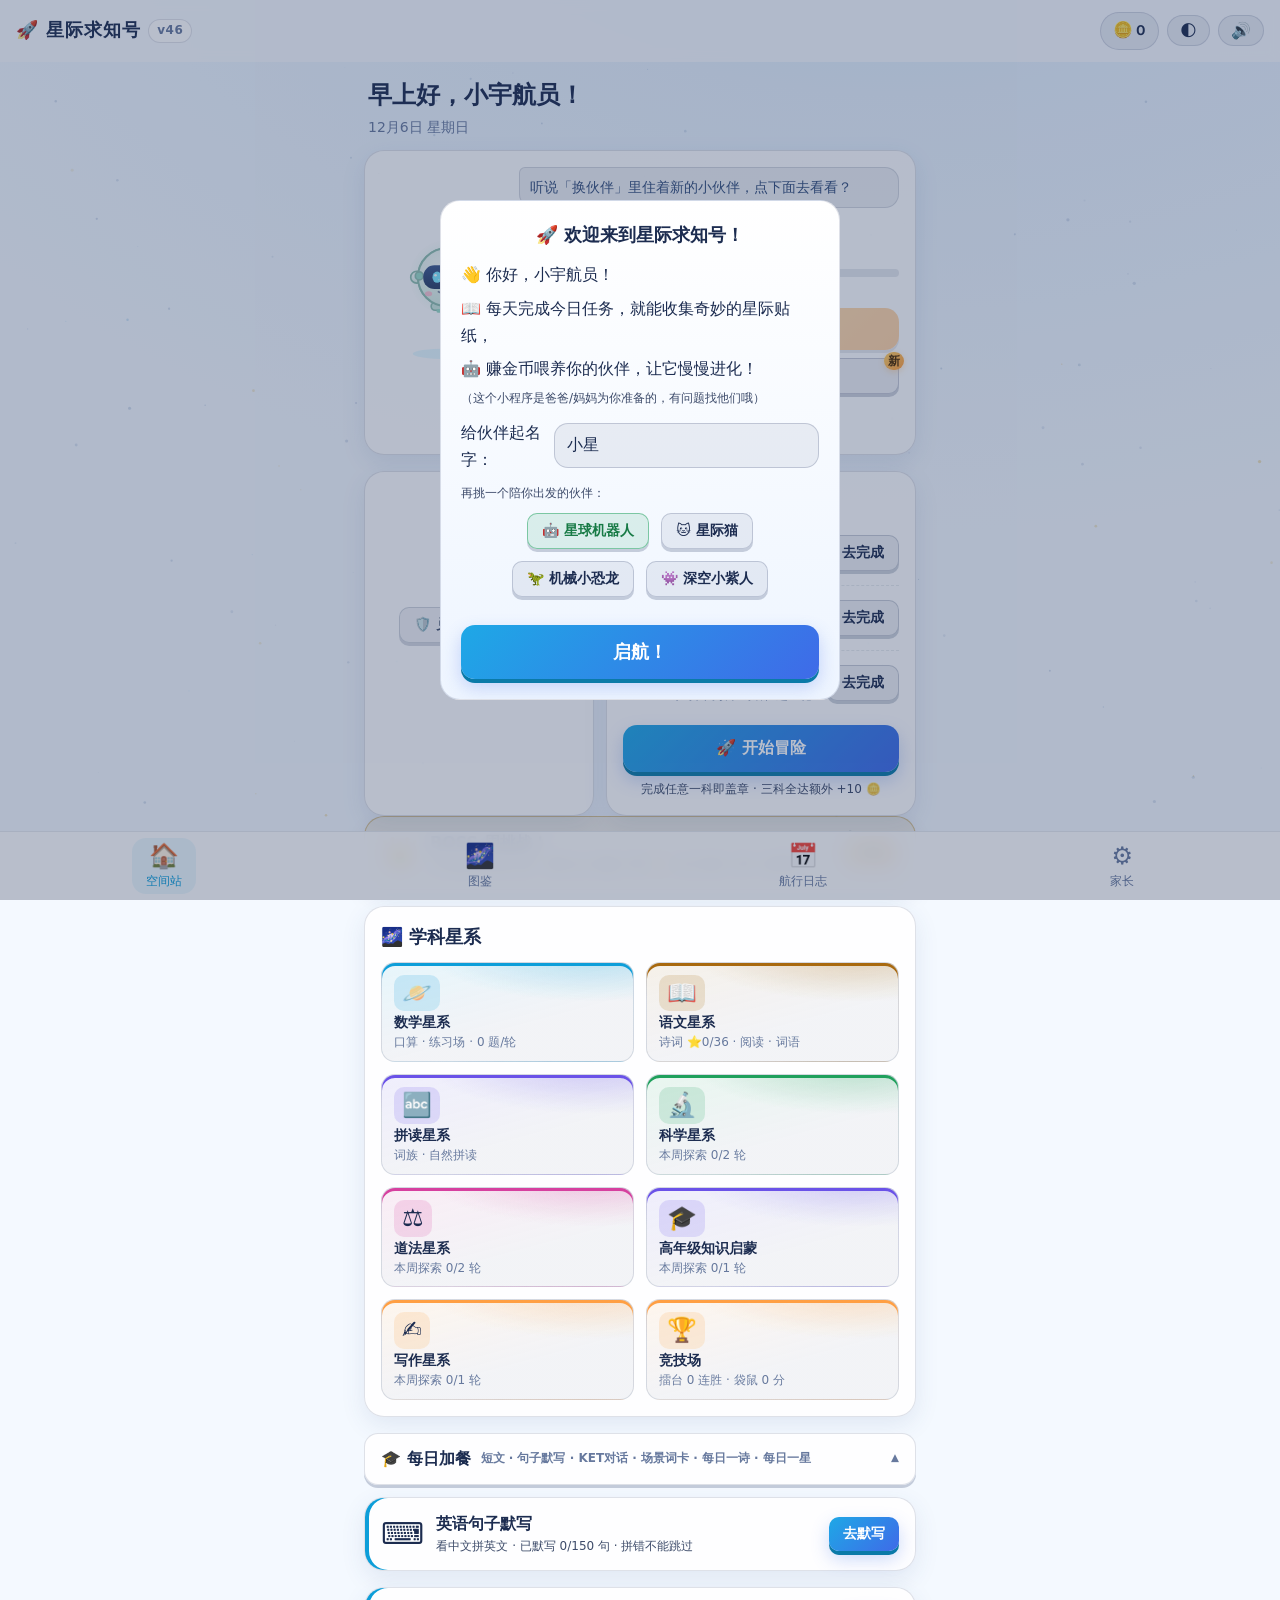
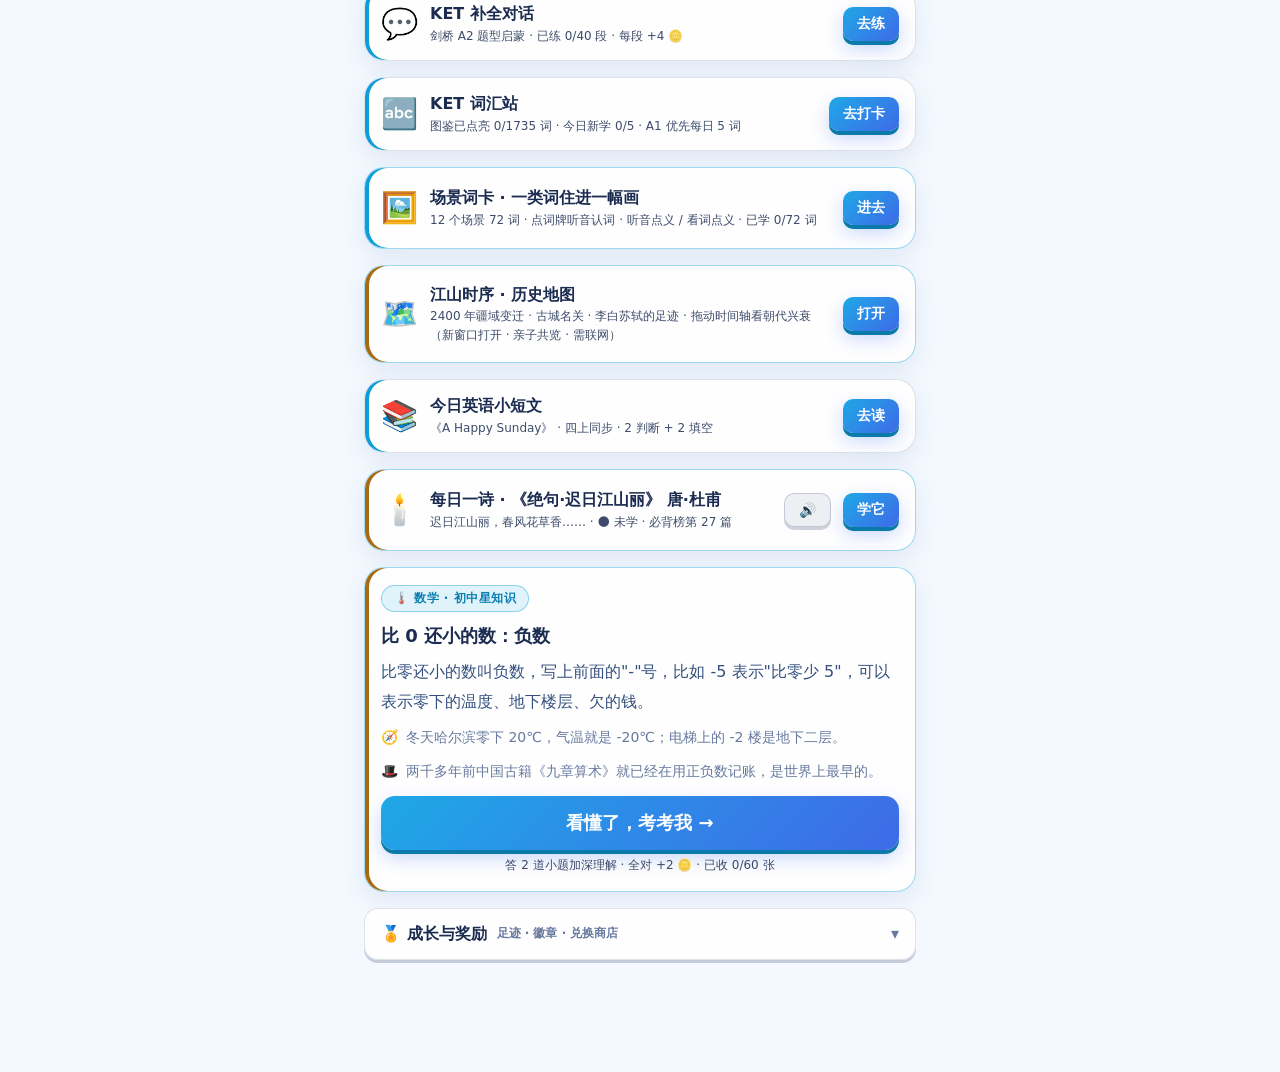
==== commit 433e8e3f: "v46：必背诗词榜 + 场景词卡 + 英语知识地图扩展——📜教育部课标2022版附录小学必背古诗75篇补齐上线（诗词星图新增「必背诗词榜」分区：新增41篇配小故事/译文/重点字词/理解练习，原文按课标" ====
--- a/index.html
+++ b/index.html
@@ -23,7 +23,7 @@
       document.documentElement.dataset.theme = _eff;
     } catch (e) { document.documentElement.dataset.theme = 'dark'; }
   </script>
-  <link rel="stylesheet" href="css/style.css?v=45">
+  <link rel="stylesheet" href="css/style.css?v=46">
 </head>
 <body>
   <canvas id="starfield"></canvas>
@@ -81,13 +81,15 @@
       <div id="subjects-slot"></div>
 
       <details class="grp" open>
-        <summary>🎓 每日加餐<span class="grp-sub">短文 · 句子默写 · KET对话 · 每日一星</span></summary>
+        <summary>🎓 每日加餐<span class="grp-sub">短文 · 句子默写 · KET对话 · 场景词卡 · 每日一诗 · 每日一星</span></summary>
         <div class="grp-body">
           <div id="sentence-slot"></div>
           <div id="ket-slot"></div>
           <div id="ketword-slot"></div>
+          <div id="scene-slot"></div>
           <div id="atlas-slot"></div>
           <div id="enread-slot"></div>
+          <div id="poemaday-slot"></div>
           <div id="junior-slot"></div>
         </div>
       </details>
@@ -118,40 +120,43 @@
   <div id="modal-root"></div>
   <div id="toast"></div>
 
-  <script src="js/data.js?v=45"></script>
-  <script src="js/data-ipa.js?v=45"></script>
-  <script src="js/audio.js?v=45"></script>
-  <script src="js/store.js?v=45"></script>
-  <script src="js/ui-kit.js?v=45"></script>
-  <script src="js/ui-handwrite.js?v=45"></script>
-  <script src="js/ui-screens.js?v=45"></script>
-  <script src="js/ui-kp.js?v=45"></script>
-  <script src="js/ui-quest.js?v=45"></script>
-  <script src="js/ui-boss.js?v=45"></script>
-  <script src="js/ui-math.js?v=45"></script>
-  <script src="js/ui-think.js?v=45"></script>
-  <script src="js/ui-phonics.js?v=45"></script>
-  <script src="js/data-chinese.js?v=45"></script>
-  <script src="js/data-kp.js?v=45"></script>
-  <script src="js/ui-chinese.js?v=45"></script>
-  <script src="js/ui-subject.js?v=45"></script>
-  <script src="js/data-science.js?v=45"></script>
-  <script src="js/data-daofa.js?v=45"></script>
-  <script src="js/data-math-kp.js?v=45"></script>
-  <script src="js/data-junior-prep.js?v=45"></script>
-  <script src="js/data-writing.js?v=45"></script>
-  <script src="js/data-junior.js?v=45"></script>
-  <script src="js/ui-reading.js?v=45"></script>
-  <script src="js/data-sentence.js?v=45"></script>
-  <script src="js/ui-sentence.js?v=45"></script>
-  <script src="js/data-ket.js?v=45"></script>
-  <script src="js/ui-ket.js?v=45"></script>
-  <script src="js/data-ketwords.js?v=45"></script>
-  <script src="js/ui-ketwords.js?v=45"></script>
-  <script src="js/ui-writing.js?v=45"></script>
-  <script src="js/data-arena.js?v=45"></script>
-  <script src="js/ui-arena.js?v=45"></script>
-  <script src="js/ui-extras.js?v=45"></script>
-  <script src="js/app.js?v=45"></script>
+  <script src="js/data.js?v=46"></script>
+  <script src="js/data-ipa.js?v=46"></script>
+  <script src="js/audio.js?v=46"></script>
+  <script src="js/store.js?v=46"></script>
+  <script src="js/ui-kit.js?v=46"></script>
+  <script src="js/ui-handwrite.js?v=46"></script>
+  <script src="js/ui-screens.js?v=46"></script>
+  <script src="js/ui-kp.js?v=46"></script>
+  <script src="js/ui-quest.js?v=46"></script>
+  <script src="js/ui-boss.js?v=46"></script>
+  <script src="js/ui-math.js?v=46"></script>
+  <script src="js/ui-think.js?v=46"></script>
+  <script src="js/ui-phonics.js?v=46"></script>
+  <script src="js/data-chinese.js?v=46"></script>
+  <script src="js/data-poems-extra.js?v=46"></script>
+  <script src="js/data-kp.js?v=46"></script>
+  <script src="js/ui-chinese.js?v=46"></script>
+  <script src="js/ui-subject.js?v=46"></script>
+  <script src="js/data-science.js?v=46"></script>
+  <script src="js/data-daofa.js?v=46"></script>
+  <script src="js/data-math-kp.js?v=46"></script>
+  <script src="js/data-junior-prep.js?v=46"></script>
+  <script src="js/data-writing.js?v=46"></script>
+  <script src="js/data-junior.js?v=46"></script>
+  <script src="js/ui-reading.js?v=46"></script>
+  <script src="js/data-sentence.js?v=46"></script>
+  <script src="js/ui-sentence.js?v=46"></script>
+  <script src="js/data-ket.js?v=46"></script>
+  <script src="js/ui-ket.js?v=46"></script>
+  <script src="js/data-ketwords.js?v=46"></script>
+  <script src="js/data-scene.js?v=46"></script>
+  <script src="js/ui-ketwords.js?v=46"></script>
+  <script src="js/ui-scene.js?v=46"></script>
+  <script src="js/ui-writing.js?v=46"></script>
+  <script src="js/data-arena.js?v=46"></script>
+  <script src="js/ui-arena.js?v=46"></script>
+  <script src="js/ui-extras.js?v=46"></script>
+  <script src="js/app.js?v=46"></script>
 </body>
 </html>
--- a/css/style.css
+++ b/css/style.css
@@ -1508,3 +1508,50 @@
 .drill-key.num24 { background: var(--accent); color: #fff; font-weight: 900; min-width: 52px; }
 .drill-key.num24.used { opacity: .3; pointer-events: none; }
 .drill-input.shake { animation: shake .45s; }
+
+/* ============ 场景词卡（v45 P1-C） ============ */
+.scene-grid { display: grid; grid-template-columns: repeat(auto-fill, minmax(100px, 1fr)); gap: 8px; margin-top: 8px; }
+.scene-tile { display: flex; flex-direction: column; align-items: center; gap: 3px; padding: 10px 4px; border-radius: 14px; background: var(--card2, rgba(255,255,255,.06)); border: 1px solid rgba(255,255,255,.1); cursor: pointer; }
+.scene-tile-emoji { font-size: 30px; }
+.scene-tile-name { font-weight: 700; font-size: 13px; }
+.scene-tile-prog { font-size: 11px; color: var(--dim, #9aa); }
+.scene-tile-prog.done { color: #58e08a; font-weight: 700; }
+
+.scene-stage { position: relative; width: 100%; aspect-ratio: 16 / 9; border-radius: 16px; overflow: hidden;
+  background: linear-gradient(180deg, var(--sky, #cfe8ff) 0%, var(--sky, #cfe8ff) 46%, var(--ground, #a5d98b) 46%, var(--ground, #a5d98b) 100%);
+  border: 1px solid rgba(255,255,255,.14); }
+.scene-img { position: absolute; inset: 0; width: 100%; height: 100%; object-fit: cover; }
+.scene-emoji { position: absolute; transform: translate(-50%, -50%); font-size: clamp(26px, 5.5vw, 42px); filter: drop-shadow(0 2px 3px rgba(0,0,0,.25)); pointer-events: none; }
+.scene-tag { position: absolute; transform: translate(-50%, -50%); display: flex; flex-direction: column; align-items: center; gap: 0;
+  padding: 3px 9px; border-radius: 10px; background: rgba(255,255,255,.92); border: 1.5px solid rgba(120,120,140,.35);
+  box-shadow: 0 2px 6px rgba(0,0,0,.22); cursor: pointer; line-height: 1.25; transition: transform .15s; }
+.scene-tag:active { transform: translate(-50%, -50%) scale(.94); }
+.scene-tag-w { font-weight: 800; font-size: 13px; color: #223; }
+.scene-tag-zh { font-size: 10px; color: #667; }
+.scene-tag.seen { border-color: #58e08a; }
+.scene-tag.seen::after { content: '✓'; position: absolute; top: -6px; right: -6px; font-size: 10px; background: #58e08a; color: #fff; border-radius: 50%; width: 14px; height: 14px; line-height: 14px; }
+.scene-tag.right { border-color: #58e08a; background: #e6fbe9; animation: scenePop .5s; }
+.scene-tag.wrong { border-color: #ff6b81; background: #ffe9ed; animation: shake .45s; }
+@keyframes scenePop { 0% { transform: translate(-50%,-50%) scale(1); } 45% { transform: translate(-50%,-50%) scale(1.22); } 100% { transform: translate(-50%,-50%) scale(1); } }
+
+.scene-prompt { display: flex; flex-direction: column; align-items: center; gap: 6px; margin: 4px 0 10px; }
+.scene-quizword { position: absolute; left: 50%; top: 8%; transform: translateX(-50%); font-size: clamp(24px, 5vw, 40px); font-weight: 900;
+  color: #223; background: rgba(255,255,255,.94); padding: 4px 20px; border-radius: 14px; box-shadow: 0 3px 10px rgba(0,0,0,.28); }
+
+.scene-wordcard { margin-top: 10px; padding: 10px 12px; border-radius: 14px; background: var(--card2, rgba(255,255,255,.06)); border: 1px solid rgba(255,255,255,.12); }
+.scene-w-head { display: flex; align-items: center; gap: 10px; }
+.scene-w-word { font-size: 22px; font-weight: 900; }
+.scene-w-uk { font-size: 13px; color: var(--dim, #9aa); }
+.scene-w-zh { font-size: 16px; font-weight: 700; margin-top: 2px; }
+.scene-w-ex { margin-top: 8px; }
+.scene-w-exen { font-size: 14px; cursor: pointer; }
+.scene-w-exzh { font-size: 12px; color: var(--dim, #9aa); }
+
+/* 序号点（密集词收缩形态，v45 P1-C 反馈） */
+.scene-dot { position: absolute; transform: translate(-50%, -50%); width: 26px; height: 26px;
+  border-radius: 50%; background: rgba(255,255,255,.95); border: 2px solid var(--accent);
+  color: var(--accent); font-weight: 900; font-size: 13px; box-shadow: 0 2px 6px rgba(0,0,0,.25); cursor: pointer; }
+.scene-dot:active { transform: translate(-50%, -50%) scale(.92); }
+.scene-dot.seen { border-color: #58e08a; color: #2f9e5f; }
+.scene-dot.seen::after { content: '✓'; position: absolute; top: -7px; right: -7px; font-size: 10px;
+  background: #58e08a; color: #fff; border-radius: 50%; width: 14px; height: 14px; line-height: 14px; }
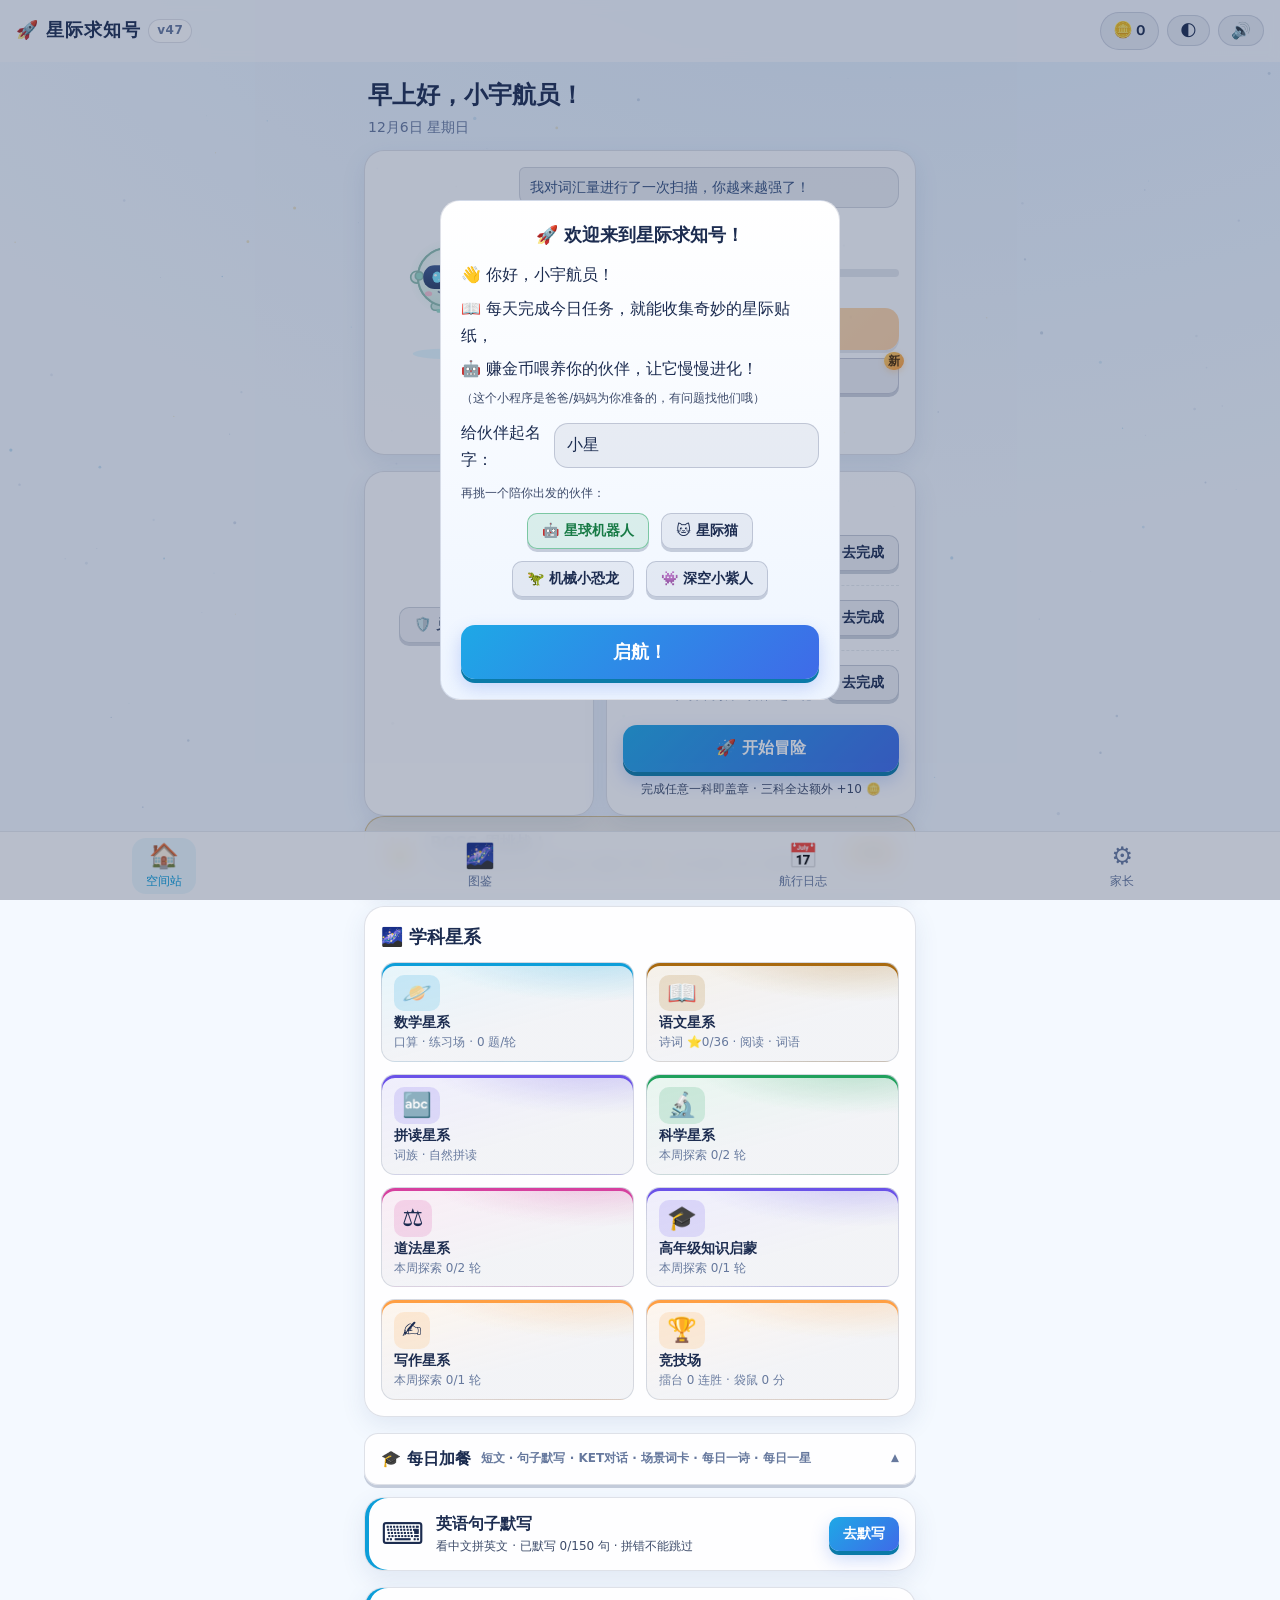
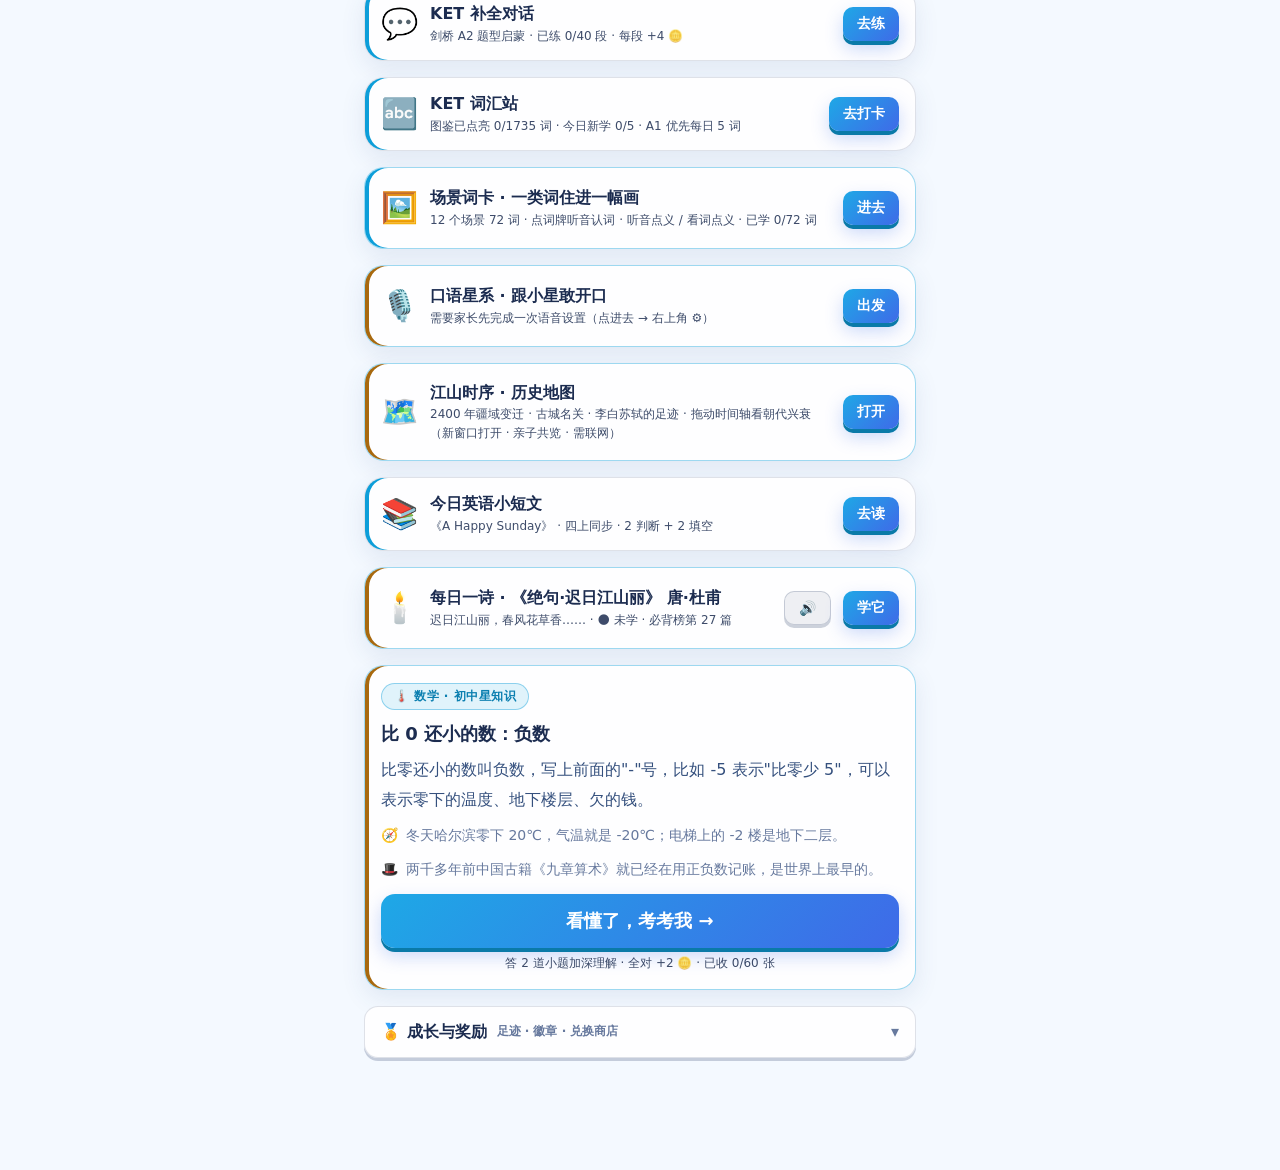
==== commit 561f3785: "v47：口语星系上线——🎙️AI英语口语模块（M1跟读闯关+M2伙伴对话）：📖跟读闯关（每关6题=3词+3例句取自KET词汇站已学优先，讯飞语音评测流式版WebSocket直连+ise_unite百分" ====
--- a/index.html
+++ b/index.html
@@ -23,7 +23,7 @@
       document.documentElement.dataset.theme = _eff;
     } catch (e) { document.documentElement.dataset.theme = 'dark'; }
   </script>
-  <link rel="stylesheet" href="css/style.css?v=46">
+  <link rel="stylesheet" href="css/style.css?v=47">
 </head>
 <body>
   <canvas id="starfield"></canvas>
@@ -87,6 +87,7 @@
           <div id="ket-slot"></div>
           <div id="ketword-slot"></div>
           <div id="scene-slot"></div>
+          <div id="voice-slot"></div>
           <div id="atlas-slot"></div>
           <div id="enread-slot"></div>
           <div id="poemaday-slot"></div>
@@ -120,43 +121,45 @@
   <div id="modal-root"></div>
   <div id="toast"></div>
 
-  <script src="js/data.js?v=46"></script>
-  <script src="js/data-ipa.js?v=46"></script>
-  <script src="js/audio.js?v=46"></script>
-  <script src="js/store.js?v=46"></script>
-  <script src="js/ui-kit.js?v=46"></script>
-  <script src="js/ui-handwrite.js?v=46"></script>
-  <script src="js/ui-screens.js?v=46"></script>
-  <script src="js/ui-kp.js?v=46"></script>
-  <script src="js/ui-quest.js?v=46"></script>
-  <script src="js/ui-boss.js?v=46"></script>
-  <script src="js/ui-math.js?v=46"></script>
-  <script src="js/ui-think.js?v=46"></script>
-  <script src="js/ui-phonics.js?v=46"></script>
-  <script src="js/data-chinese.js?v=46"></script>
-  <script src="js/data-poems-extra.js?v=46"></script>
-  <script src="js/data-kp.js?v=46"></script>
-  <script src="js/ui-chinese.js?v=46"></script>
-  <script src="js/ui-subject.js?v=46"></script>
-  <script src="js/data-science.js?v=46"></script>
-  <script src="js/data-daofa.js?v=46"></script>
-  <script src="js/data-math-kp.js?v=46"></script>
-  <script src="js/data-junior-prep.js?v=46"></script>
-  <script src="js/data-writing.js?v=46"></script>
-  <script src="js/data-junior.js?v=46"></script>
-  <script src="js/ui-reading.js?v=46"></script>
-  <script src="js/data-sentence.js?v=46"></script>
-  <script src="js/ui-sentence.js?v=46"></script>
-  <script src="js/data-ket.js?v=46"></script>
-  <script src="js/ui-ket.js?v=46"></script>
-  <script src="js/data-ketwords.js?v=46"></script>
-  <script src="js/data-scene.js?v=46"></script>
-  <script src="js/ui-ketwords.js?v=46"></script>
-  <script src="js/ui-scene.js?v=46"></script>
-  <script src="js/ui-writing.js?v=46"></script>
-  <script src="js/data-arena.js?v=46"></script>
-  <script src="js/ui-arena.js?v=46"></script>
-  <script src="js/ui-extras.js?v=46"></script>
-  <script src="js/app.js?v=46"></script>
+  <script src="js/data.js?v=47"></script>
+  <script src="js/data-ipa.js?v=47"></script>
+  <script src="js/audio.js?v=47"></script>
+  <script src="js/store.js?v=47"></script>
+  <script src="js/ui-kit.js?v=47"></script>
+  <script src="js/ui-handwrite.js?v=47"></script>
+  <script src="js/ui-screens.js?v=47"></script>
+  <script src="js/ui-kp.js?v=47"></script>
+  <script src="js/ui-quest.js?v=47"></script>
+  <script src="js/ui-boss.js?v=47"></script>
+  <script src="js/ui-math.js?v=47"></script>
+  <script src="js/ui-think.js?v=47"></script>
+  <script src="js/ui-phonics.js?v=47"></script>
+  <script src="js/data-chinese.js?v=47"></script>
+  <script src="js/data-poems-extra.js?v=47"></script>
+  <script src="js/data-kp.js?v=47"></script>
+  <script src="js/ui-chinese.js?v=47"></script>
+  <script src="js/ui-subject.js?v=47"></script>
+  <script src="js/data-science.js?v=47"></script>
+  <script src="js/data-daofa.js?v=47"></script>
+  <script src="js/data-math-kp.js?v=47"></script>
+  <script src="js/data-junior-prep.js?v=47"></script>
+  <script src="js/data-writing.js?v=47"></script>
+  <script src="js/data-junior.js?v=47"></script>
+  <script src="js/ui-reading.js?v=47"></script>
+  <script src="js/data-sentence.js?v=47"></script>
+  <script src="js/ui-sentence.js?v=47"></script>
+  <script src="js/data-ket.js?v=47"></script>
+  <script src="js/ui-ket.js?v=47"></script>
+  <script src="js/data-ketwords.js?v=47"></script>
+  <script src="js/data-scene.js?v=47"></script>
+  <script src="js/ui-ketwords.js?v=47"></script>
+  <script src="js/ui-scene.js?v=47"></script>
+  <script src="js/voice-engine.js?v=47"></script>
+  <script src="js/ui-voice.js?v=47"></script>
+  <script src="js/ui-writing.js?v=47"></script>
+  <script src="js/data-arena.js?v=47"></script>
+  <script src="js/ui-arena.js?v=47"></script>
+  <script src="js/ui-extras.js?v=47"></script>
+  <script src="js/app.js?v=47"></script>
 </body>
 </html>
--- a/css/style.css
+++ b/css/style.css
@@ -1555,3 +1555,29 @@
 .scene-dot.seen { border-color: #58e08a; color: #2f9e5f; }
 .scene-dot.seen::after { content: '✓'; position: absolute; top: -7px; right: -7px; font-size: 10px;
   background: #58e08a; color: #fff; border-radius: 50%; width: 14px; height: 14px; line-height: 14px; }
+
+/* ============================================================
+ * 口语星系（v47）：跟读闯关 + 伙伴对话
+ * ============================================================ */
+.vmic { width: 92px; height: 92px; border-radius: 50%; margin: 14px auto 6px; display: flex;
+  align-items: center; justify-content: center; font-size: 38px;
+  background: var(--card2, rgba(255,255,255,.08)); border: 3px solid var(--accent);
+  cursor: pointer; user-select: none; touch-action: manipulation; }
+.vmic:active { transform: scale(.94); }
+.vmic.rec { background: #8f2d3a; border-color: #ff6b7a; }
+.vwave { height: 6px; border-radius: 3px; background: rgba(255,255,255,.08); margin: 8px 0; overflow: hidden; }
+.vwave i { display: block; height: 100%; width: 0; background: var(--accent); transition: width .1s; }
+.vword { font-size: 24px; font-weight: 800; text-align: center; line-height: 1.5; margin: 6px 0; }
+.vstars { text-align: center; font-size: 30px; letter-spacing: 4px; margin: 6px 0; }
+.vwords { display: flex; flex-wrap: wrap; gap: 8px; justify-content: center; margin: 10px 0; }
+.vw { padding: 7px 11px; border-radius: 10px; font-size: 15px; font-weight: 700; background: rgba(255,255,255,.07); }
+.vw.good { background: #1d4030; color: #8ee0b0; }
+.vw.mid { background: #4a3d1d; color: #ffd98a; }
+.vw.poor { background: #4d1d24; color: #ff9d9d; outline: 2px solid #ff6b7a; }
+.vw.miss { background: rgba(128,128,128,.15); color: #888; text-decoration: line-through; }
+.vfix { background: rgba(255,255,255,.06); border-radius: 12px; padding: 10px 12px; font-size: 13px; line-height: 1.7; }
+.vfix b { color: var(--gold); }
+.vrow { display: flex; align-items: center; padding: 7px 4px; border-bottom: 1px dashed rgba(255,255,255,.08); font-size: 14px; }
+.vchat { max-height: 44vh; overflow-y: auto; }
+.vtrans { background: var(--fill-3); border-radius: 10px; padding: 8px 10px; margin-top: 6px;
+  color: var(--text-mid); font-size: 13px; line-height: 1.7; }
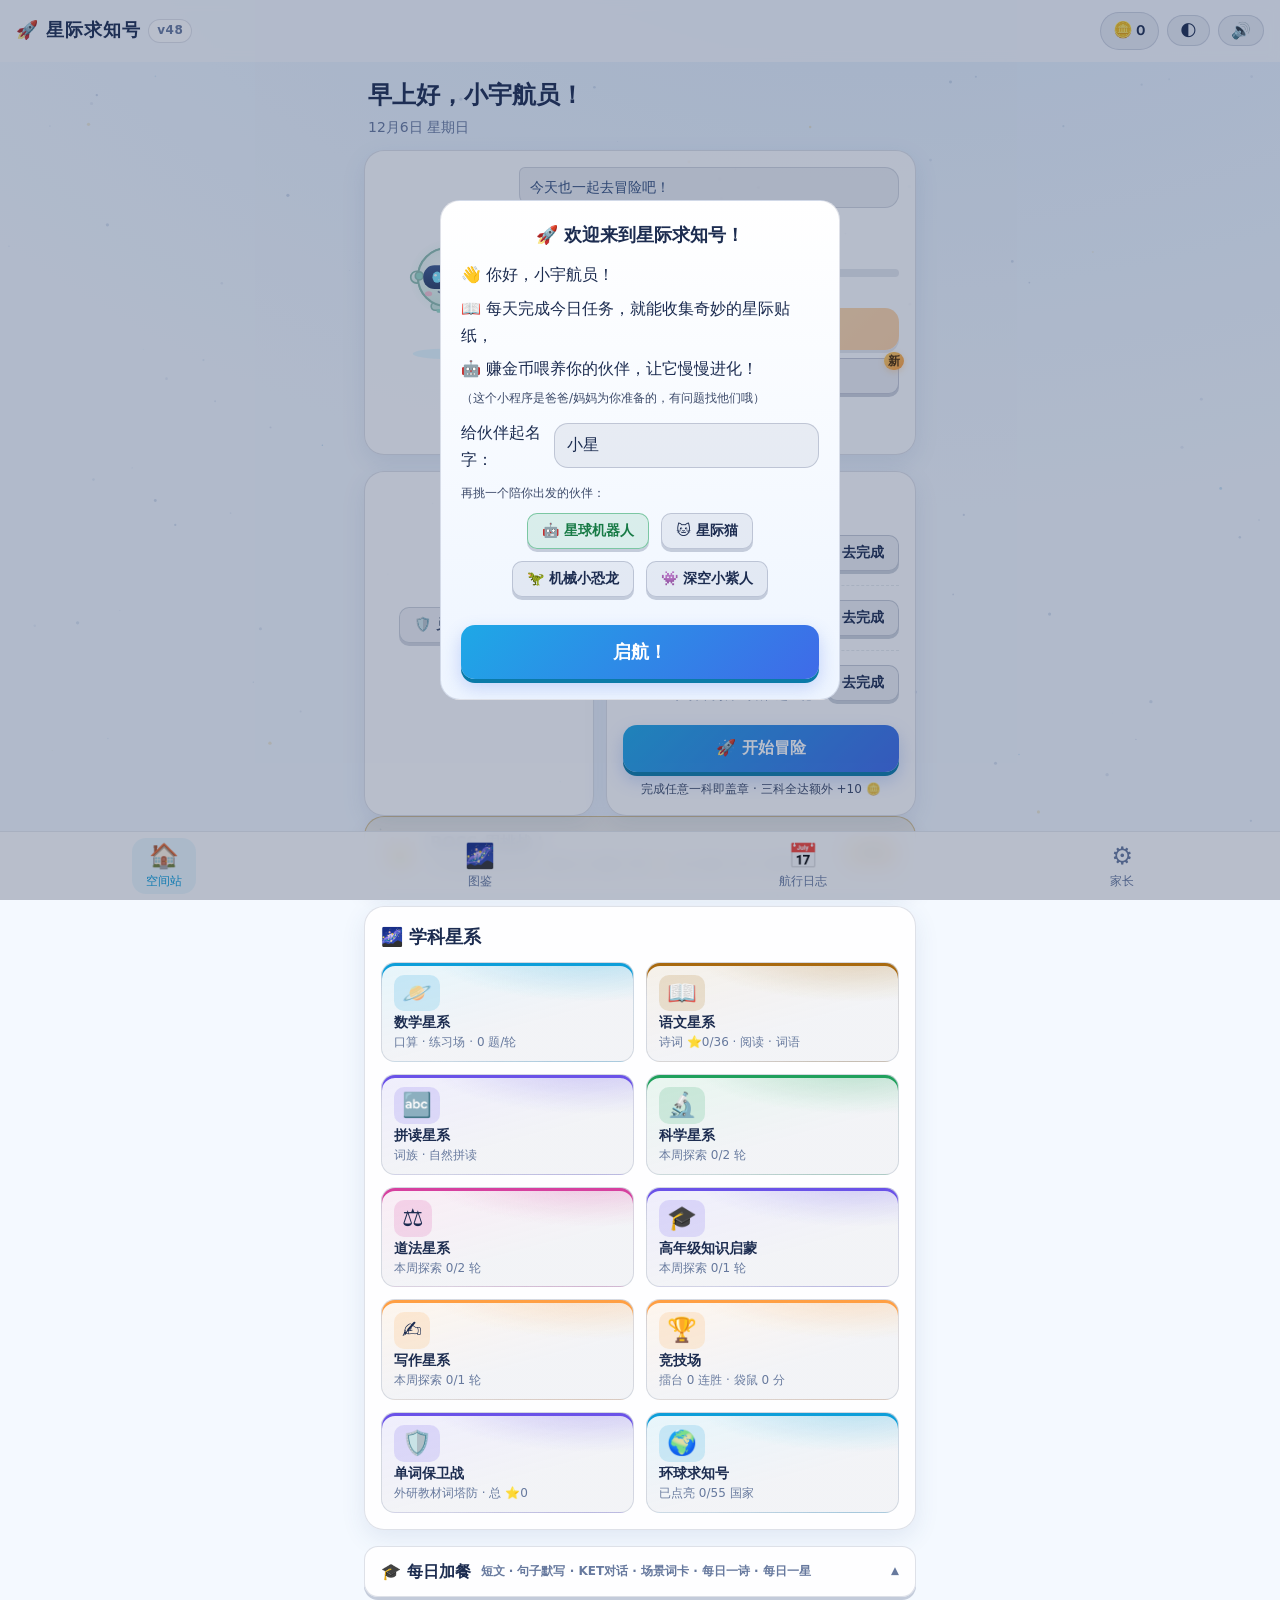
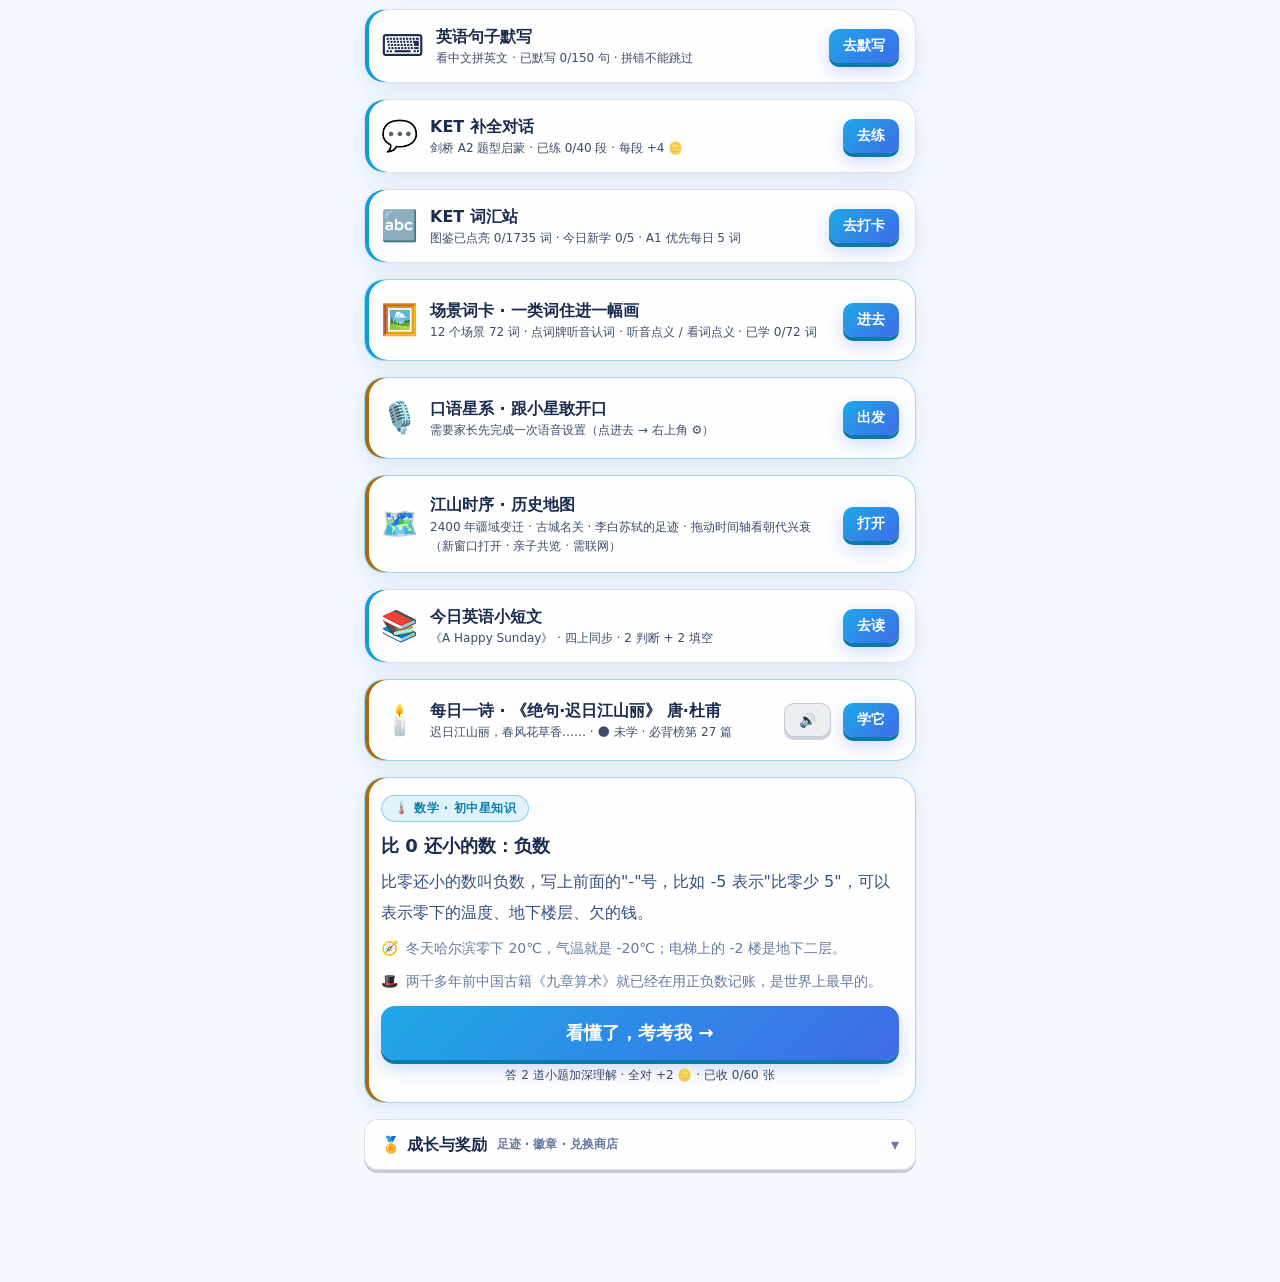
==== commit 36e371dc: "v48：单词保卫战+环球求知号地理新学科+锦囊道具+8新徽章——🛡️单词塔防（外研版三起2024/2025新版三册456词：三上Welcome+6单元/三下6单元/四上6单元，教习网词表×B站新版课程" ====
--- a/index.html
+++ b/index.html
@@ -23,7 +23,7 @@
       document.documentElement.dataset.theme = _eff;
     } catch (e) { document.documentElement.dataset.theme = 'dark'; }
   </script>
-  <link rel="stylesheet" href="css/style.css?v=47">
+  <link rel="stylesheet" href="css/style.css?v=48">
 </head>
 <body>
   <canvas id="starfield"></canvas>
@@ -121,45 +121,49 @@
   <div id="modal-root"></div>
   <div id="toast"></div>
 
-  <script src="js/data.js?v=47"></script>
-  <script src="js/data-ipa.js?v=47"></script>
-  <script src="js/audio.js?v=47"></script>
-  <script src="js/store.js?v=47"></script>
-  <script src="js/ui-kit.js?v=47"></script>
-  <script src="js/ui-handwrite.js?v=47"></script>
-  <script src="js/ui-screens.js?v=47"></script>
-  <script src="js/ui-kp.js?v=47"></script>
-  <script src="js/ui-quest.js?v=47"></script>
-  <script src="js/ui-boss.js?v=47"></script>
-  <script src="js/ui-math.js?v=47"></script>
-  <script src="js/ui-think.js?v=47"></script>
-  <script src="js/ui-phonics.js?v=47"></script>
-  <script src="js/data-chinese.js?v=47"></script>
-  <script src="js/data-poems-extra.js?v=47"></script>
-  <script src="js/data-kp.js?v=47"></script>
-  <script src="js/ui-chinese.js?v=47"></script>
-  <script src="js/ui-subject.js?v=47"></script>
-  <script src="js/data-science.js?v=47"></script>
-  <script src="js/data-daofa.js?v=47"></script>
-  <script src="js/data-math-kp.js?v=47"></script>
-  <script src="js/data-junior-prep.js?v=47"></script>
-  <script src="js/data-writing.js?v=47"></script>
-  <script src="js/data-junior.js?v=47"></script>
-  <script src="js/ui-reading.js?v=47"></script>
-  <script src="js/data-sentence.js?v=47"></script>
-  <script src="js/ui-sentence.js?v=47"></script>
-  <script src="js/data-ket.js?v=47"></script>
-  <script src="js/ui-ket.js?v=47"></script>
-  <script src="js/data-ketwords.js?v=47"></script>
-  <script src="js/data-scene.js?v=47"></script>
-  <script src="js/ui-ketwords.js?v=47"></script>
-  <script src="js/ui-scene.js?v=47"></script>
-  <script src="js/voice-engine.js?v=47"></script>
-  <script src="js/ui-voice.js?v=47"></script>
-  <script src="js/ui-writing.js?v=47"></script>
-  <script src="js/data-arena.js?v=47"></script>
-  <script src="js/ui-arena.js?v=47"></script>
-  <script src="js/ui-extras.js?v=47"></script>
-  <script src="js/app.js?v=47"></script>
+  <script src="js/data.js?v=48"></script>
+  <script src="js/data-ipa.js?v=48"></script>
+  <script src="js/audio.js?v=48"></script>
+  <script src="js/store.js?v=48"></script>
+  <script src="js/ui-kit.js?v=48"></script>
+  <script src="js/ui-handwrite.js?v=48"></script>
+  <script src="js/ui-screens.js?v=48"></script>
+  <script src="js/ui-kp.js?v=48"></script>
+  <script src="js/ui-quest.js?v=48"></script>
+  <script src="js/ui-boss.js?v=48"></script>
+  <script src="js/ui-math.js?v=48"></script>
+  <script src="js/ui-think.js?v=48"></script>
+  <script src="js/ui-phonics.js?v=48"></script>
+  <script src="js/data-chinese.js?v=48"></script>
+  <script src="js/data-poems-extra.js?v=48"></script>
+  <script src="js/data-kp.js?v=48"></script>
+  <script src="js/ui-chinese.js?v=48"></script>
+  <script src="js/ui-subject.js?v=48"></script>
+  <script src="js/data-science.js?v=48"></script>
+  <script src="js/data-daofa.js?v=48"></script>
+  <script src="js/data-math-kp.js?v=48"></script>
+  <script src="js/data-junior-prep.js?v=48"></script>
+  <script src="js/data-writing.js?v=48"></script>
+  <script src="js/data-junior.js?v=48"></script>
+  <script src="js/ui-reading.js?v=48"></script>
+  <script src="js/data-sentence.js?v=48"></script>
+  <script src="js/ui-sentence.js?v=48"></script>
+  <script src="js/data-ket.js?v=48"></script>
+  <script src="js/ui-ket.js?v=48"></script>
+  <script src="js/data-ketwords.js?v=48"></script>
+  <script src="js/data-scene.js?v=48"></script>
+  <script src="js/data-td.js?v=48"></script>
+  <script src="js/data-geo.js?v=48"></script>
+  <script src="js/ui-ketwords.js?v=48"></script>
+  <script src="js/ui-scene.js?v=48"></script>
+  <script src="js/ui-defense.js?v=48"></script>
+  <script src="js/ui-globe.js?v=48"></script>
+  <script src="js/voice-engine.js?v=48"></script>
+  <script src="js/ui-voice.js?v=48"></script>
+  <script src="js/ui-writing.js?v=48"></script>
+  <script src="js/data-arena.js?v=48"></script>
+  <script src="js/ui-arena.js?v=48"></script>
+  <script src="js/ui-extras.js?v=48"></script>
+  <script src="js/app.js?v=48"></script>
 </body>
 </html>
--- a/css/style.css
+++ b/css/style.css
@@ -1581,3 +1581,73 @@
 .vchat { max-height: 44vh; overflow-y: auto; }
 .vtrans { background: var(--fill-3); border-radius: 10px; padding: 8px 10px; margin-top: 6px;
   color: var(--text-mid); font-size: 13px; line-height: 1.7; }
+
+/* ---------- v48：单词保卫战（塔防）+ 环球求知号（地球仪）+ 锦囊 ---------- */
+.td-wrap { display: flex; flex-direction: column; gap: 8px; }
+.td-hud { display: flex; justify-content: space-between; align-items: center; }
+.td-hearts { font-size: 15px; letter-spacing: 2px; }
+.td-combo { color: var(--gold-strong, var(--gold)); font-weight: 800; }
+.td-prog-wrap { display: flex; align-items: center; gap: 8px; }
+.td-prog-num { white-space: nowrap; }
+.td-canvas {
+  width: 100%; height: 42vh; min-height: 250px; display: block;
+  border-radius: var(--radius-l); background: #0b1026; touch-action: none;
+  border: 1px solid var(--line-2);
+}
+.td-canvas.td-map { height: 50vh; }
+.td-home { text-align: left; }
+.td-eco-tip { margin-top: 6px; opacity: .8; }
+.td-book { margin-top: 10px; text-align: left; }
+.td-book-cur { border-color: var(--purple, var(--accent)); }
+.td-levels { display: flex; flex-wrap: wrap; gap: 8px; margin-top: 10px; }
+.td-lv { display: flex; flex-direction: column; align-items: flex-start; gap: 2px; }
+.td-lv-name { font-weight: 700; font-size: var(--fs-14); }
+.td-lv-stars { font-size: 11px; }
+.td-cards-zone { padding: 2px; }
+.td-cards { display: grid; grid-template-columns: 1fr 1fr; gap: 8px; }
+.td-card {
+  text-align: center; padding: 14px 8px; border-radius: var(--radius-m);
+  background: var(--fill-2); border: 2px solid var(--line-2);
+  color: var(--text-hi); cursor: pointer; font-family: inherit;
+  box-shadow: 0 4px 0 var(--btn-edge);
+}
+.td-card:active { transform: translateY(3px); box-shadow: 0 1px 0 var(--btn-edge); }
+.td-card:disabled { cursor: default; }
+.td-card.right { border-color: var(--green); background: var(--green-fill); }
+.td-card.wrong { border-color: var(--red); background: var(--red-fill); animation: td-shake .5s; }
+.td-card-zh { font-size: var(--fs-16); font-weight: 800; line-height: 1.5; }
+.td-card-en { opacity: .45; }
+@keyframes td-shake {
+  0%, 100% { transform: translateX(0); }
+  25% { transform: translateX(-5px); }
+  75% { transform: translateX(5px); }
+}
+.td-wrong-list { display: flex; flex-wrap: wrap; gap: 6px; margin-top: 6px; }
+.td-wrong-chip { cursor: pointer; }
+.td-settle { text-align: center; }
+/* 地球仪模式 */
+.td-mode { margin-top: 10px; cursor: pointer; text-align: left; }
+.td-q { line-height: 1.6; }
+/* 锦囊 */
+.hint-btn { flex-shrink: 0; }
+.hint-btn.hint-none { opacity: .55; }
+.hint-out { opacity: .25 !important; text-decoration: line-through; }
+.hint-shop { margin-top: 10px; }
+/* ---------- v48a 反馈修复：塔防速度档/工具行/地球仪缩放 ---------- */
+.td-gear { margin-top: 10px; text-align: left; }
+.td-gear-row { display: flex; gap: 8px; flex-wrap: wrap; }
+.td-gear-btn { flex: 1; min-width: 88px; }
+.td-tools { display: flex; gap: 8px; margin-top: 8px; }
+.td-tools .btn { flex: 1; }
+.td-cv-wrap { position: relative; }
+.td-zoom {
+  position: absolute; right: 10px; bottom: 10px;
+  display: flex; flex-direction: column; gap: 6px; z-index: 5;
+}
+.td-zbtn {
+  width: 40px; height: 40px; border-radius: 12px;
+  background: rgba(16, 24, 50, 0.82); color: var(--text-hi);
+  border: 1.5px solid var(--line-2); font-size: 22px; font-weight: 800;
+  cursor: pointer; font-family: inherit; line-height: 1;
+}
+.td-zbtn:active { transform: scale(0.92); }
